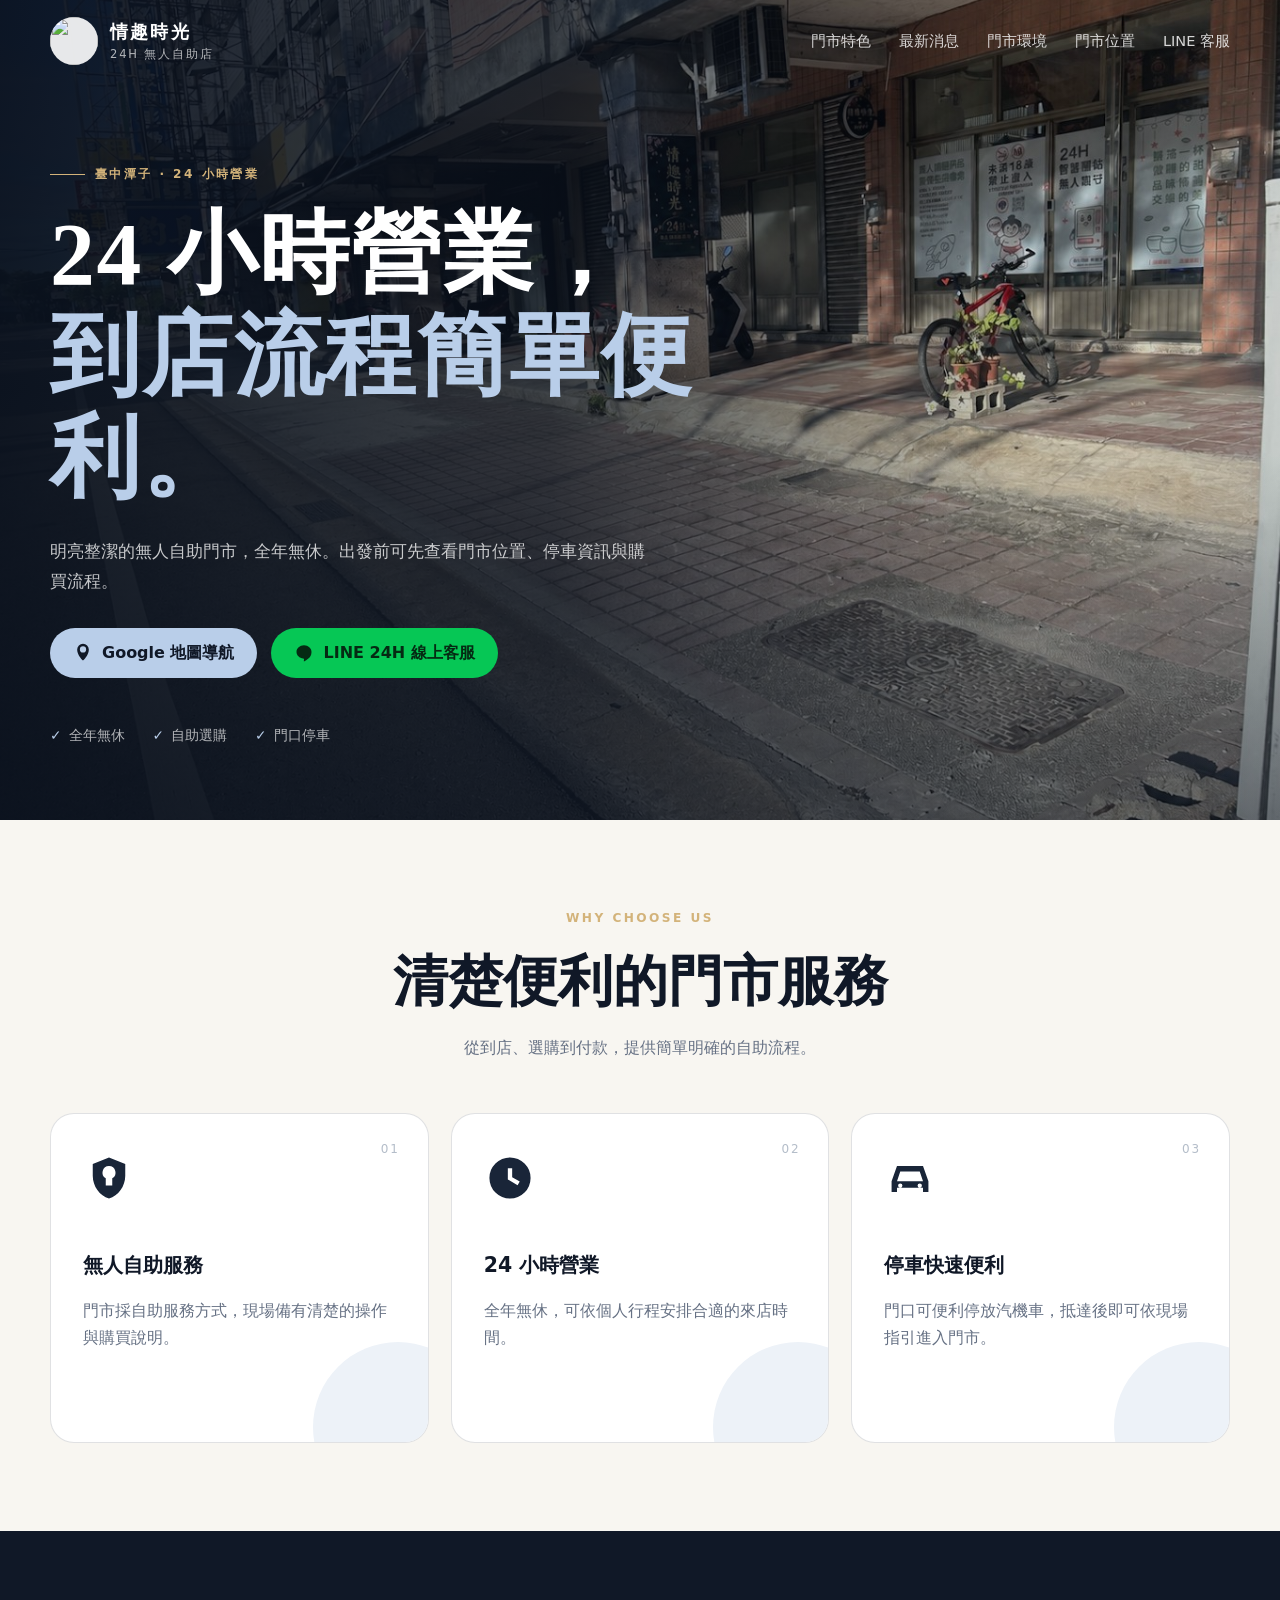
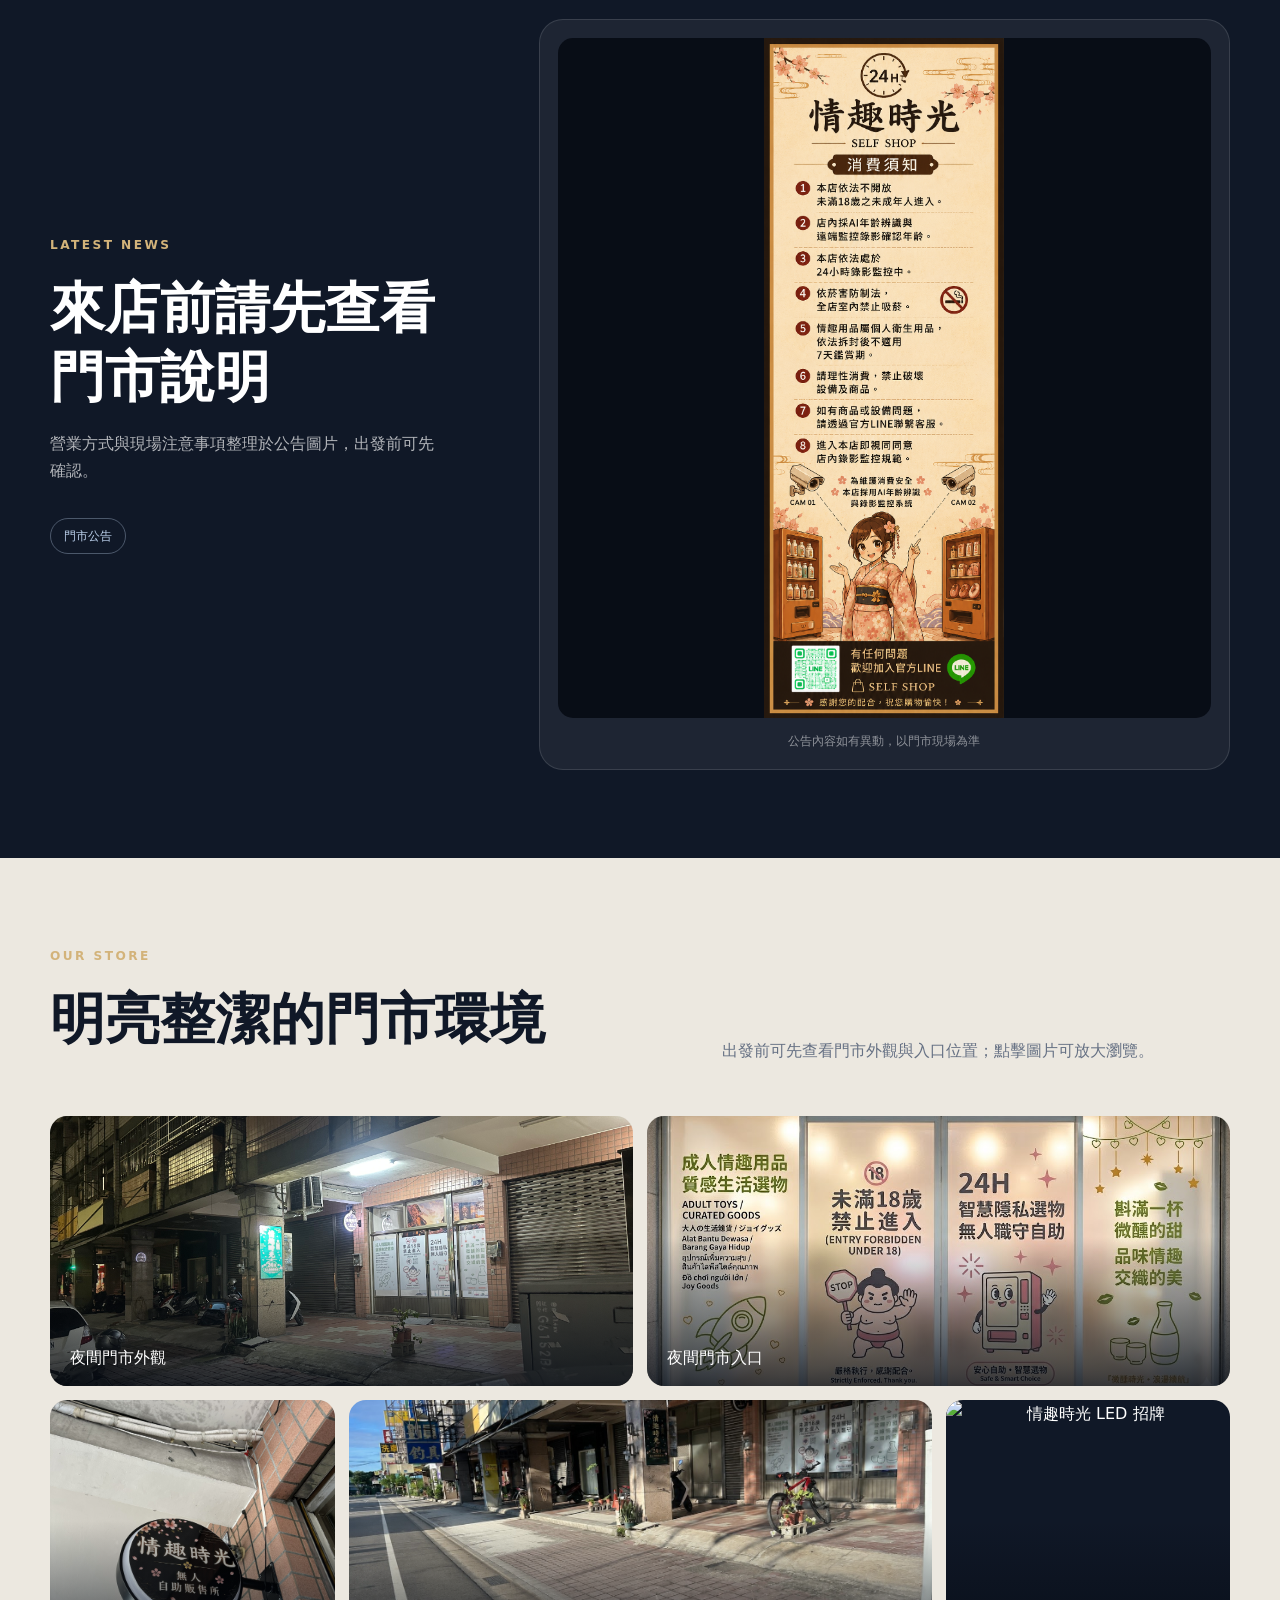
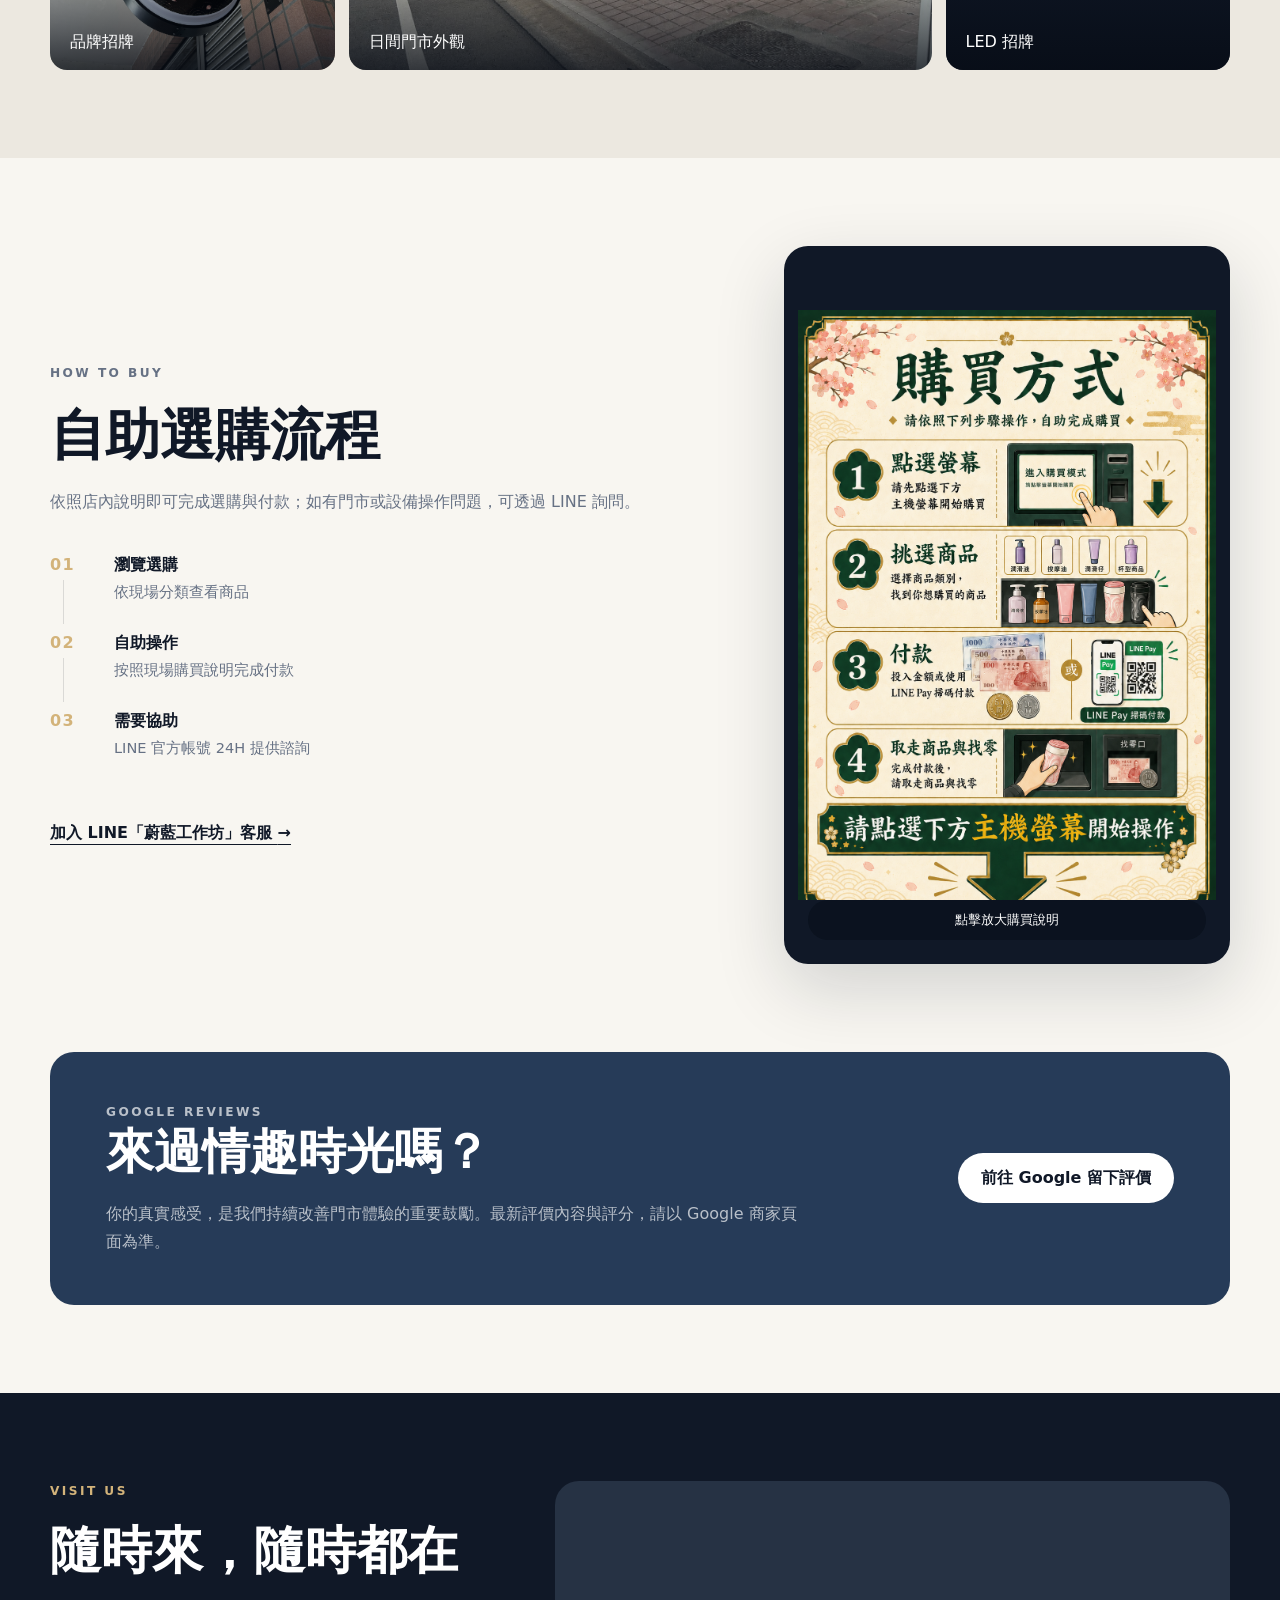
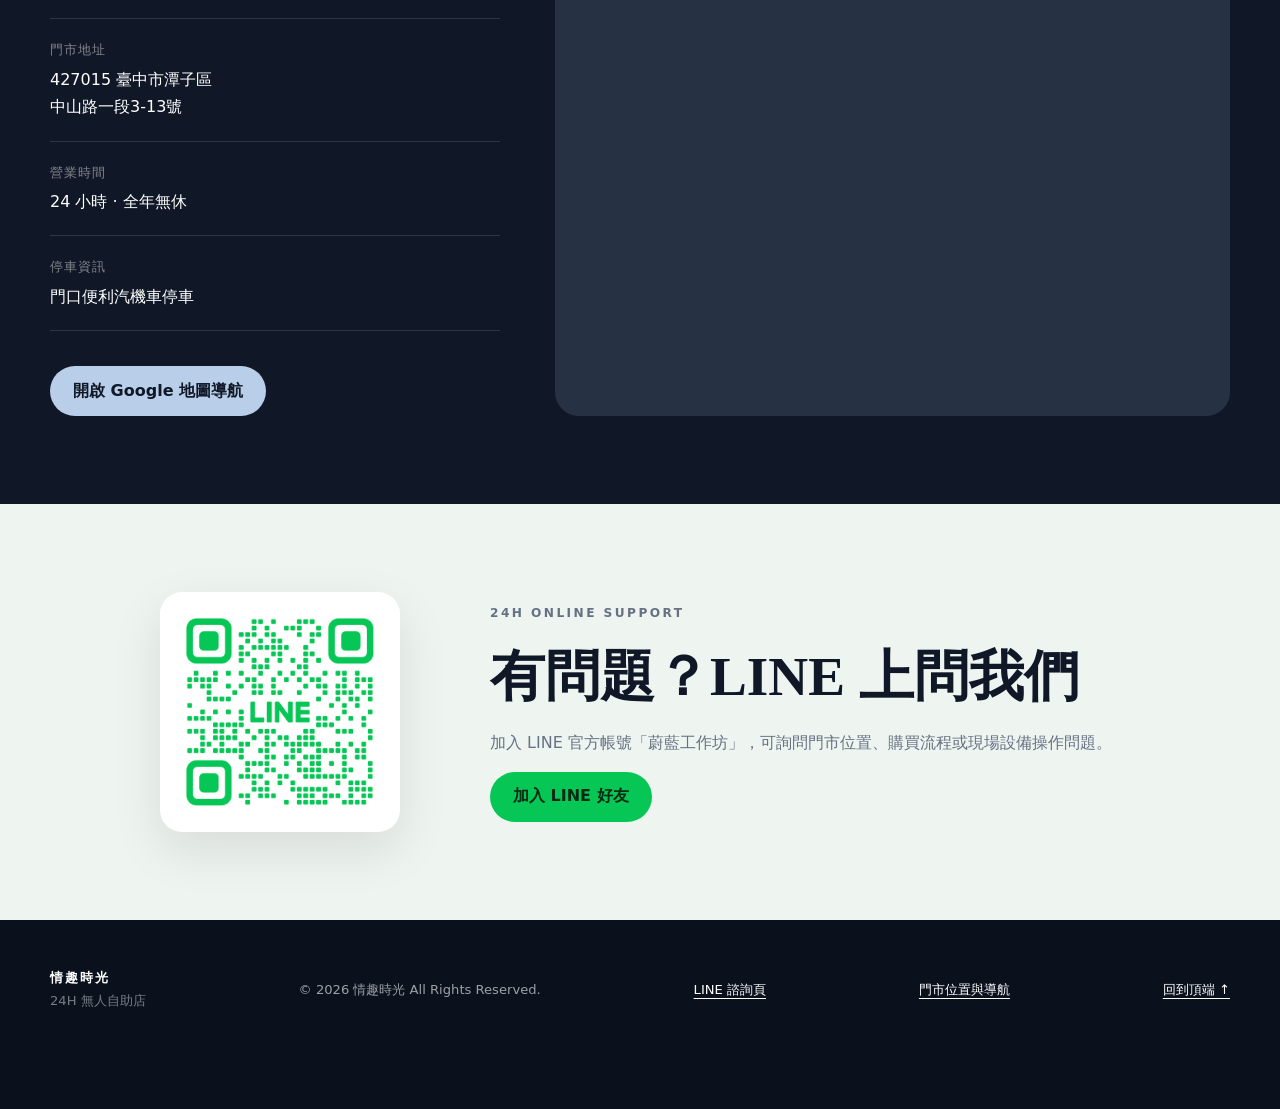
==== index.html @ a8d49850 "Publish site at root GitHub Pages URL" ====
<!doctype html>
<html lang="zh-Hant">
<head>
    <meta charset="utf-8">
    <meta name="viewport" content="width=device-width, initial-scale=1">
    <meta name="theme-color" content="#101827">
    <meta name="description" content="情趣時光是位於臺中潭子的 24 小時無人自助門市，提供門市資訊、交通導航、停車說明與 LINE 線上客服。">
    <meta property="og:locale" content="zh_TW">
    <meta property="og:type" content="website">
    <meta property="og:title" content="情趣時光 24H 無人自助店">
    <meta property="og:description" content="查看臺中潭子門市位置、營業時間、停車資訊與聯絡方式。">
    <meta property="og:url" content="https://vibrantblue28.github.io/">
    <meta property="og:image" content="https://vibrantblue28.github.io/images/store_front_2.jpg">
    <meta property="og:image:alt" content="情趣時光臺中潭子門市日間外觀">
    <title>情趣時光 24H 無人自助店｜門市資訊與交通導航</title>
    <link rel="canonical" href="https://vibrantblue28.github.io/">
    <link rel="stylesheet" href="styles.css">
    <script type="application/ld+json">
    {
        "@context": "https://schema.org",
        "@type": "Store",
        "name": "情趣時光",
        "description": "位於臺中潭子的 24 小時無人自助門市，提供門市資訊與交通導航。",
        "url": "https://vibrantblue28.github.io/",
        "image": "https://vibrantblue28.github.io/images/store_front_2.jpg",
        "address": {
            "@type": "PostalAddress",
            "postalCode": "427015",
            "addressRegion": "臺中市",
            "addressLocality": "潭子區",
            "streetAddress": "中山路一段3-13號",
            "addressCountry": "TW"
        },
        "openingHours": "Mo-Su 00:00-23:59",
        "hasMap": "https://maps.app.goo.gl/zUao8hMHBztkieY29"
    }
    </script>
	<!-- Google tag (gtag.js) -->
	<script async src="https://www.googletagmanager.com/gtag/js?id=AW-18315827651"></script>
	<script>
	  window.dataLayer = window.dataLayer || [];
	  function gtag(){dataLayer.push(arguments);}
	  gtag('js', new Date());

	  gtag('config', 'AW-18315827651');
	</script>
</head>
<body>
    <a class="skip-link" href="#main-content">跳至主要內容</a>

    <header class="site-header" id="top">
        <div class="container header-inner">
            <a class="brand" href="#top" aria-label="情趣時光首頁">
                <img src="images/logo_1.png" alt="" width="64" height="64">
                <span>
                    <strong>情趣時光</strong>
                    <small>24H 無人自助店</small>
                </span>
            </a>

            <button class="menu-toggle" type="button" aria-expanded="false" aria-controls="site-navigation">
                <span class="sr-only">開啟導覽選單</span>
                <span></span><span></span><span></span>
            </button>

            <nav class="site-nav" id="site-navigation" aria-label="主要導覽">
                <a href="#features">門市特色</a>
                <a href="#latest-news">最新消息</a>
                <a href="#gallery">門市環境</a>
                <a href="#location">門市位置</a>
                <a href="https://lin.ee/Qhy5qVE" onclick="gtag('event', 'conversion', {'send_to': 'AW-18315827651/TjSfCIqmyNUcEMOz1Z1E'});" target="_blank" rel="noopener noreferrer">LINE 客服</a>
            </nav>
        </div>
    </header>

    <main id="main-content">
        <section class="hero" aria-labelledby="hero-title">
            <div class="hero-media" aria-hidden="true">
                <img src="images/store_front_2.jpg" alt="" width="1360" height="1020" fetchpriority="high">
            </div>
            <div class="hero-overlay"></div>
            <div class="container hero-content">
                <p class="eyebrow"><span></span> 臺中潭子 · 24 小時營業</p>
                <h1 id="hero-title">24 小時營業，<br><em>到店流程簡單便利。</em></h1>
                <p class="hero-lead">明亮整潔的無人自助門市，全年無休。出發前可先查看門市位置、停車資訊與購買流程。</p>
                <div class="hero-actions">
                    <a class="button button-primary" href="https://maps.app.goo.gl/zUao8hMHBztkieY29" target="_blank" rel="noopener noreferrer">
                        <svg aria-hidden="true" viewBox="0 0 24 24"><path d="M12 21s7-6.1 7-13A7 7 0 1 0 5 8c0 6.9 7 13 7 13Zm0-9.5A3.5 3.5 0 1 1 12 4a3.5 3.5 0 0 1 0 7.5Z"/></svg>
                        Google 地圖導航
                    </a>
                    <a class="button button-line" href="https://lin.ee/Qhy5qVE" onclick="gtag('event', 'conversion', {'send_to': 'AW-18315827651/TjSfCIqmyNUcEMOz1Z1E'});" target="_blank" rel="noopener noreferrer">
                        <svg aria-hidden="true" viewBox="0 0 24 24"><path d="M21 10.7c0-4.4-4-8-9-8s-9 3.6-9 8c0 4 3.5 7.3 8.2 7.9.3.1.7.3.8.5.1.3 0 .8 0 1.1l-.2 1c-.1.3-.2 1.2 1 .6 1.2-.5 6.3-3.7 7.2-6.4.6-1.1.9-2.3.9-3.6Z"/></svg>
                        LINE 24H 線上客服
                    </a>
                </div>
                <div class="hero-trust" aria-label="門市特色摘要">
                    <span>全年無休</span>
                    <span>自助選購</span>
                    <span>門口停車</span>
                </div>
            </div>
        </section>

        <section class="section features" id="features" aria-labelledby="features-title">
            <div class="container">
                <div class="section-heading centered">
                    <p class="kicker">WHY CHOOSE US</p>
                    <h2 id="features-title">清楚便利的門市服務</h2>
                    <p>從到店、選購到付款，提供簡單明確的自助流程。</p>
                </div>

                <div class="feature-grid">
                    <article class="feature-card">
                        <span class="feature-number">01</span>
                        <svg aria-hidden="true" viewBox="0 0 48 48"><path d="M24 5 9 11v11c0 9.7 6.4 18.6 15 21 8.6-2.4 15-11.3 15-21V11L24 5Zm0 8a6 6 0 0 1 3 11.2V31h-6v-6.8A6 6 0 0 1 24 13Z"/></svg>
                        <h3>無人自助服務</h3>
                        <p>門市採自助服務方式，現場備有清楚的操作與購買說明。</p>
                    </article>
                    <article class="feature-card">
                        <span class="feature-number">02</span>
                        <svg aria-hidden="true" viewBox="0 0 48 48"><path d="M24 5a19 19 0 1 0 19 19A19 19 0 0 0 24 5Zm2 10v8.2l7 4.1-2 3.4-9-5.3V15h4Z"/></svg>
                        <h3>24 小時營業</h3>
                        <p>全年無休，可依個人行程安排合適的來店時間。</p>
                    </article>
                    <article class="feature-card">
                        <span class="feature-number">03</span>
                        <svg aria-hidden="true" viewBox="0 0 48 48"><path d="M12 13h24l5 14v10h-5v-4H12v4H7V27l5-14Zm3 5-3 9h24l-3-9H15Zm0 11a2 2 0 1 0 0 4 2 2 0 0 0 0-4Zm18 0a2 2 0 1 0 0 4 2 2 0 0 0 0-4Z"/></svg>
                        <h3>停車快速便利</h3>
                        <p>門口可便利停放汽機車，抵達後即可依現場指引進入門市。</p>
                    </article>
                </div>
            </div>
        </section>

        <section class="section latest-news" id="latest-news" aria-labelledby="latest-news-title">
            <div class="container latest-layout">
                <div class="section-heading">
                    <p class="kicker">LATEST NEWS</p>
                    <h2 id="latest-news-title" data-news-title>最新消息</h2>
                    <p data-news-description>門市最新資訊與活動內容，歡迎來店前先看看。</p>
                    <span class="news-badge" data-news-badge>門市公告</span>
                </div>
                <figure class="news-image-wrap">
                    <img data-news-image src="images/banner_1.png" alt="情趣時光門市最新公告" width="745" height="2111" loading="lazy" decoding="async">
                    <figcaption>活動內容依現場公告為準</figcaption>
                </figure>
            </div>
        </section>

        <section class="section gallery-section" id="gallery" aria-labelledby="gallery-title">
            <div class="container">
                <div class="section-heading gallery-heading">
                    <div>
                        <p class="kicker">OUR STORE</p>
                        <h2 id="gallery-title">明亮整潔的門市環境</h2>
                    </div>
                    <p>出發前可先查看門市外觀與入口位置；點擊圖片可放大瀏覽。</p>
                </div>

                <div class="gallery-grid">
                    <button class="gallery-item gallery-wide" type="button" data-gallery-src="images/store_front_night_1.jpg" data-gallery-caption="情趣時光夜間門市外觀">
                        <img src="images/store_front_night_1.jpg" alt="情趣時光夜間門市外觀" width="4032" height="3024" loading="lazy" decoding="async">
                        <span>夜間門市外觀</span>
                    </button>
                    <button class="gallery-item gallery-wide" type="button" data-gallery-src="images/store_front_night_2.jpg" data-gallery-caption="情趣時光夜間門市入口">
                        <img src="images/store_front_night_2.jpg" alt="情趣時光夜間門市入口" width="1024" height="575" loading="lazy" decoding="async">
                        <span>夜間門市入口</span>
                    </button>
                    <button class="gallery-item" type="button" data-gallery-src="images/banner_3.jpg" data-gallery-caption="情趣時光圓形招牌">
                        <img src="images/banner_3.jpg" alt="情趣時光圓形招牌" width="3024" height="4032" loading="lazy" decoding="async">
                        <span>品牌招牌</span>
                    </button>
                    <button class="gallery-item gallery-wide" type="button" data-gallery-src="images/store_front_2.jpg" data-gallery-caption="情趣時光日間門市外觀">
                        <img src="images/store_front_2.jpg" alt="情趣時光日間門市外觀" width="1360" height="1020" loading="lazy" decoding="async">
                        <span>日間門市外觀</span>
                    </button>
                    <button class="gallery-item" type="button" data-gallery-src="images/logo_2.png" data-gallery-caption="情趣時光 LED 招牌">
                        <img src="images/logo_2.png" alt="情趣時光 LED 招牌" width="1408" height="3048" loading="lazy" decoding="async">
                        <span>LED 招牌</span>
                    </button>
                </div>
            </div>
        </section>

        <section class="section how-to" aria-labelledby="how-to-title">
            <div class="container how-to-layout">
                <div class="how-to-copy">
                    <p class="kicker">HOW TO BUY</p>
                    <h2 id="how-to-title">自助選購流程</h2>
                    <p>依照店內說明即可完成選購與付款；如有門市或設備操作問題，可透過 LINE 詢問。</p>
                    <ol class="step-list">
                        <li><strong>瀏覽選購</strong><span>依現場分類查看商品</span></li>
                        <li><strong>自助操作</strong><span>按照現場購買說明完成付款</span></li>
                        <li><strong>需要協助</strong><span>LINE 官方帳號 24H 提供諮詢</span></li>
                    </ol>
                    <a class="text-link" href="https://lin.ee/Qhy5qVE" onclick="gtag('event', 'conversion', {'send_to': 'AW-18315827651/TjSfCIqmyNUcEMOz1Z1E'});" target="_blank" rel="noopener noreferrer">加入 LINE「蔚藍工作坊」客服 <span aria-hidden="true">→</span></a>
                </div>
                <button class="guide-image" type="button" data-gallery-src="images/purch_nethor_1.png" data-gallery-caption="情趣時光自助購買方式說明">
                    <img src="images/purch_nethor_1.png" alt="情趣時光自助購買方式說明" width="1055" height="1491" loading="lazy" decoding="async">
                    <span>點擊放大購買說明</span>
                </button>
            </div>
        </section>

        <section class="section review-section" aria-labelledby="review-title">
            <div class="container review-card">
                <div class="review-copy">
                    <p class="kicker">GOOGLE REVIEWS</p>
                    <h2 id="review-title">來過情趣時光嗎？</h2>
                    <p>你的真實感受，是我們持續改善門市體驗的重要鼓勵。最新評價內容與評分，請以 Google 商家頁面為準。</p>
                </div>
                <a class="button button-light" href="https://g.page/r/CZVDIH5ZKhAAEBM/review" target="_blank" rel="noopener noreferrer">前往 Google 留下評價</a>
            </div>
        </section>

        <section class="section location-section" id="location" aria-labelledby="location-title">
            <div class="container location-layout">
                <div class="location-copy">
                    <p class="kicker">VISIT US</p>
                    <h2 id="location-title">隨時來，隨時都在</h2>
                    <div class="location-list">
                        <div>
                            <span>門市地址</span>
                            <strong>427015 臺中市潭子區<br>中山路一段3-13號</strong>
                        </div>
                        <div>
                            <span>營業時間</span>
                            <strong>24 小時 · 全年無休</strong>
                        </div>
                        <div>
                            <span>停車資訊</span>
                            <strong>門口便利汽機車停車</strong>
                        </div>
                    </div>
                    <a class="button button-primary" href="https://maps.app.goo.gl/zUao8hMHBztkieY29" target="_blank" rel="noopener noreferrer">開啟 Google 地圖導航</a>
                </div>
                <div class="map-wrap">
                    <iframe src="https://www.google.com/maps/embed?pb=!1m18!1m12!1m3!1d3359.9494735206436!2d120.70226660000002!3d24.1874976!2m3!1f0!2f0!3f0!3m2!1i1024!2i768!4f13.1!3m3!1m2!1s0x34691770f2423239%3A0x102a597e204395!2z5oOF6Laj5pmC5YWJ!5e1!3m2!1szh-TW!2stw!4v1784782967415!5m2!1szh-TW!2stw" title="情趣時光 Google 地圖" loading="lazy" allowfullscreen referrerpolicy="strict-origin-when-cross-origin"></iframe>
                </div>
            </div>
        </section>

        <section class="section line-section" aria-labelledby="line-title">
            <div class="container line-layout">
                <div class="line-qr">
                    <img src="images/line_logo.png" alt="LINE 官方帳號「蔚藍工作坊」好友 QR Code" width="540" height="540" loading="lazy" decoding="async">
                </div>
                <div>
                    <p class="kicker">24H ONLINE SUPPORT</p>
                    <h2 id="line-title">有問題？LINE 上問我們</h2>
                    <p>加入 LINE 官方帳號「蔚藍工作坊」，可詢問門市位置、購買流程或現場設備操作問題。</p>
                    <a class="button button-line" href="https://lin.ee/Qhy5qVE" onclick="gtag('event', 'conversion', {'send_to': 'AW-18315827651/TjSfCIqmyNUcEMOz1Z1E'});" target="_blank" rel="noopener noreferrer">加入 LINE 好友</a>
                </div>
            </div>
        </section>
    </main>

    <footer class="site-footer">
        <div class="container footer-inner">
            <div class="footer-brand">
                <strong>情趣時光</strong>
                <span>24H 無人自助店</span>
            </div>
            <p>© 2026 情趣時光 All Rights Reserved.</p>
            <a href="line/">LINE 諮詢頁</a>
            <a href="store/">門市位置與導航</a>
            <a href="#top">回到頂端 <span aria-hidden="true">↑</span></a>
        </div>
    </footer>

    <div class="mobile-actions" aria-label="快速操作">
        <a href="https://maps.app.goo.gl/zUao8hMHBztkieY29" target="_blank" rel="noopener noreferrer">地圖導航</a>
        <a class="nav-line" href="https://lin.ee/Qhy5qVE" onclick="gtag('event', 'conversion', {'send_to': 'AW-18315827651/TjSfCIqmyNUcEMOz1Z1E'});" target="_blank" rel="noopener noreferrer">LINE 客服</a>
    </div>

    <div class="lightbox" role="dialog" aria-modal="true" aria-labelledby="lightbox-caption" hidden>
        <button class="lightbox-close" type="button" aria-label="關閉圖片">×</button>
        <button class="lightbox-nav lightbox-prev" type="button" aria-label="上一張圖片">‹</button>
        <figure>
            <img src="" alt="">
            <figcaption id="lightbox-caption"></figcaption>
        </figure>
        <button class="lightbox-nav lightbox-next" type="button" aria-label="下一張圖片">›</button>
    </div>

    <script src="site-content.js"></script>
    <script src="script.js"></script>
</body>
</html>
---- styles.css ----
:root {
    --ink: #101827;
    --ink-soft: #192538;
    --paper: #f8f6f1;
    --white: #ffffff;
    --text: #263244;
    --muted: #667184;
    --line: rgba(16, 24, 39, 0.13);
    --accent: #8aa8d2;
    --accent-bright: #b9cee9;
    --gold: #d3b37a;
    --line-green: #06c755;
    --radius: 24px;
    --shadow: 0 24px 70px rgba(15, 24, 39, 0.16);
    --container: 1180px;
}

*, *::before, *::after { box-sizing: border-box; }
html { scroll-behavior: smooth; scroll-padding-top: 88px; }
body {
    margin: 0;
    color: var(--text);
    background: var(--paper);
    font-family: "Noto Sans TC", "PingFang TC", "Microsoft JhengHei", system-ui, sans-serif;
    line-height: 1.7;
    -webkit-font-smoothing: antialiased;
}
img { display: block; max-width: 100%; }
a { color: inherit; }
button, a { -webkit-tap-highlight-color: transparent; }
button { font: inherit; }
.container { width: min(calc(100% - 40px), var(--container)); margin-inline: auto; }
.section { padding: 88px 0; }
.sr-only { position: absolute; width: 1px; height: 1px; padding: 0; margin: -1px; overflow: hidden; clip: rect(0, 0, 0, 0); white-space: nowrap; border: 0; }
.skip-link { position: fixed; z-index: 999; top: 12px; left: 12px; padding: 10px 16px; background: var(--white); color: var(--ink); transform: translateY(-160%); border-radius: 8px; }
.skip-link:focus { transform: translateY(0); }
:focus-visible { outline: 3px solid #f0c878; outline-offset: 4px; }

.site-header { position: fixed; inset: 0 0 auto; z-index: 100; transition: background .25s, box-shadow .25s; }
.site-header.is-scrolled { background: rgba(16, 24, 39, .94); box-shadow: 0 10px 30px rgba(0,0,0,.15); backdrop-filter: blur(14px); }
.header-inner { min-height: 82px; display: flex; align-items: center; justify-content: space-between; gap: 24px; }
.brand { display: inline-flex; align-items: center; gap: 12px; color: var(--white); text-decoration: none; }
.brand img { width: 48px; height: 48px; object-fit: contain; border-radius: 50%; background: rgba(255,255,255,.9); }
.brand span { display: grid; line-height: 1.2; }
.brand strong { font-size: 1.15rem; letter-spacing: .12em; }
.brand small { margin-top: 5px; color: rgba(255,255,255,.68); font-size: .72rem; letter-spacing: .16em; }
.site-nav { display: flex; align-items: center; gap: 28px; color: rgba(255,255,255,.82); }
.site-nav a { position: relative; font-size: .91rem; text-decoration: none; }
.site-nav > a:not(.nav-line)::after { content: ""; position: absolute; right: 0; bottom: -8px; left: 0; height: 1px; background: var(--accent-bright); transform: scaleX(0); transition: transform .2s; }
.site-nav > a:hover::after { transform: scaleX(1); }
.nav-line { padding: 9px 17px; color: var(--white); border: 1px solid rgba(255,255,255,.38); border-radius: 999px; }
.menu-toggle { display: none; width: 46px; height: 46px; padding: 12px; border: 0; background: transparent; }
.menu-toggle span:not(.sr-only) { display: block; width: 23px; height: 2px; margin: 5px 0; background: var(--white); }

.hero { position: relative; min-height: 820px; display: grid; align-items: center; overflow: hidden; background: var(--ink); color: var(--white); }
.hero-media, .hero-overlay { position: absolute; inset: 0; }
.hero-media img { width: 100%; height: 100%; object-fit: cover; object-position: 58% center; }
.hero-overlay { background: linear-gradient(90deg, rgba(10,17,29,.96) 0%, rgba(10,17,29,.78) 43%, rgba(10,17,29,.18) 80%), linear-gradient(0deg, rgba(10,17,29,.52), transparent 45%); }
.hero-content { position: relative; z-index: 1; padding-top: 92px; }
.eyebrow, .kicker { margin: 0 0 18px; color: var(--gold); font-weight: 700; font-size: .76rem; letter-spacing: .2em; text-transform: uppercase; }
.eyebrow { display: flex; align-items: center; gap: 10px; }
.eyebrow span { width: 35px; height: 1px; background: currentColor; }
.hero h1 { max-width: 780px; margin: 0; font-family: "Noto Serif TC", "PMingLiU", serif; font-size: clamp(3rem, 7vw, 5.7rem); font-weight: 600; line-height: 1.14; letter-spacing: .02em; }
.hero h1 em { color: var(--accent-bright); font-style: normal; }
.hero-lead { max-width: 610px; margin: 28px 0 32px; color: rgba(255,255,255,.76); font-size: 1.08rem; }
.hero-actions { display: flex; flex-wrap: wrap; gap: 14px; }
.button { min-height: 50px; display: inline-flex; align-items: center; justify-content: center; gap: 9px; padding: 12px 22px; border: 1px solid transparent; border-radius: 999px; font-weight: 700; text-decoration: none; line-height: 1.3; transition: transform .2s, box-shadow .2s, background .2s; }
.button:hover { transform: translateY(-2px); box-shadow: 0 12px 28px rgba(0,0,0,.18); }
.button svg { width: 20px; height: 20px; fill: currentColor; }
.button-primary { color: var(--ink); background: var(--accent-bright); }
.button-line { color: #052a13; background: var(--line-green); }
.button-light { color: var(--ink); background: var(--white); }
.hero-trust { display: flex; flex-wrap: wrap; gap: 10px 28px; margin-top: 46px; color: rgba(255,255,255,.68); font-size: .86rem; }
.hero-trust span::before { content: "✓"; margin-right: 7px; color: var(--accent-bright); }

.section-heading { max-width: 660px; }
.section-heading.centered { margin-inline: auto; text-align: center; }
.section-heading h2, .how-to h2, .review-section h2, .location-section h2, .line-section h2 { margin: 0 0 18px; color: var(--ink); font-family: "Noto Serif TC", "PMingLiU", serif; font-size: clamp(2.1rem, 5vw, 3.45rem); font-weight: 600; line-height: 1.25; }
.section-heading > p:last-child, .how-to-copy > p, .review-copy > p, .line-section p { color: var(--muted); }
.feature-grid { display: grid; grid-template-columns: repeat(3, 1fr); gap: 22px; margin-top: 52px; }
.feature-card { position: relative; min-height: 330px; padding: 38px 32px; overflow: hidden; background: var(--white); border: 1px solid var(--line); border-radius: var(--radius); }
.feature-card::after { content: ""; position: absolute; right: -55px; bottom: -70px; width: 170px; height: 170px; background: #edf2f8; border-radius: 50%; }
.feature-card svg { width: 52px; height: 52px; fill: var(--ink-soft); }
.feature-number { position: absolute; top: 25px; right: 28px; color: #b4bdc9; font-size: .75rem; letter-spacing: .15em; }
.feature-card h3 { margin: 36px 0 14px; color: var(--ink); font-size: 1.28rem; }
.feature-card p { position: relative; z-index: 1; margin: 0; color: var(--muted); }

.latest-news { background: var(--ink); color: var(--white); }
.latest-layout { display: grid; grid-template-columns: minmax(250px, .72fr) minmax(300px, 1.28fr); align-items: center; gap: clamp(40px, 8vw, 100px); }
.latest-news .section-heading h2 { color: var(--white); }
.latest-news .section-heading > p:last-of-type { color: rgba(255,255,255,.68); }
.news-badge { display: inline-block; margin-top: 18px; padding: 6px 13px; color: var(--accent-bright); border: 1px solid rgba(185,206,233,.35); border-radius: 999px; font-size: .78rem; }
.news-image-wrap { margin: 0; padding: 18px; background: rgba(255,255,255,.06); border: 1px solid rgba(255,255,255,.12); border-radius: var(--radius); }
.news-image-wrap img { width: 100%; max-height: 680px; object-fit: contain; background: #080d16; border-radius: calc(var(--radius) - 9px); }
.news-image-wrap figcaption { padding: 12px 2px 0; color: rgba(255,255,255,.5); font-size: .78rem; text-align: center; }

.gallery-section { background: #ece8e0; }
.gallery-heading { max-width: none; display: grid; grid-template-columns: 1.1fr .9fr; align-items: end; gap: 50px; margin-bottom: 44px; }
.gallery-heading > p { margin: 0 0 8px; color: var(--muted); }
.gallery-grid { display: grid; grid-template-columns: repeat(4, 1fr); grid-auto-rows: 270px; gap: 14px; }
.gallery-item { position: relative; min-width: 0; padding: 0; overflow: hidden; color: var(--white); background: var(--ink); border: 0; border-radius: 17px; cursor: zoom-in; }
.gallery-item.gallery-wide { grid-column: span 2; }
.gallery-item img { width: 100%; height: 100%; object-fit: cover; transition: transform .5s ease; }
.gallery-item:hover img { transform: scale(1.04); }
.gallery-item::after { content: ""; position: absolute; inset: 45% 0 0; background: linear-gradient(transparent, rgba(6,11,20,.8)); }
.gallery-item span { position: absolute; z-index: 1; right: 20px; bottom: 15px; left: 20px; text-align: left; }

.how-to-layout { display: grid; grid-template-columns: 1fr minmax(330px, .72fr); align-items: center; gap: clamp(50px, 9vw, 120px); }
.step-list { margin: 35px 0; padding: 0; list-style: none; counter-reset: steps; }
.step-list li { position: relative; display: grid; grid-template-columns: 1fr; gap: 2px; min-height: 68px; padding: 0 0 24px 64px; counter-increment: steps; }
.step-list li::before { content: "0" counter(steps); position: absolute; top: 0; left: 0; color: var(--gold); font-weight: 800; letter-spacing: .08em; }
.step-list li:not(:last-child)::after { content: ""; position: absolute; top: 29px; bottom: 5px; left: 13px; width: 1px; background: var(--line); }
.step-list strong { color: var(--ink); }
.step-list span { color: var(--muted); font-size: .91rem; }
.text-link { color: var(--ink); font-weight: 800; text-underline-offset: 6px; }
.guide-image { position: relative; padding: 14px; background: var(--ink); border: 0; border-radius: var(--radius); cursor: zoom-in; box-shadow: var(--shadow); }
.guide-image img { width: 100%; max-height: 690px; object-fit: contain; border-radius: calc(var(--radius) - 9px); }
.guide-image span { position: absolute; right: 24px; bottom: 24px; left: 24px; padding: 9px 14px; color: var(--white); background: rgba(10,17,29,.78); border-radius: 999px; font-size: .8rem; }

.review-section { padding-top: 0; }
.review-card { display: flex; align-items: center; justify-content: space-between; gap: 50px; padding: 50px 56px; color: var(--white); background: #263b58; border-radius: var(--radius); }
.review-section h2 { color: var(--white); font-size: clamp(1.9rem, 4vw, 3rem); }
.review-copy { max-width: 700px; }
.review-copy > p { margin-bottom: 0; color: rgba(255,255,255,.68); }

.location-section { color: var(--white); background: var(--ink); }
.location-layout { display: grid; grid-template-columns: .8fr 1.2fr; align-items: stretch; gap: 55px; }
.location-section h2 { font-size: clamp(2.1rem, 4vw, 3.2rem); }
.location-section h2 { color: var(--white); }
.location-list { margin: 35px 0; border-top: 1px solid rgba(255,255,255,.13); }
.location-list > div { padding: 20px 0; border-bottom: 1px solid rgba(255,255,255,.13); }
.location-list span { display: block; color: rgba(255,255,255,.47); font-size: .8rem; letter-spacing: .08em; }
.location-list strong { display: block; margin-top: 5px; font-size: 1rem; font-weight: 500; }
.map-wrap { min-height: 520px; overflow: hidden; background: #263244; border-radius: var(--radius); }
.map-wrap iframe { width: 100%; height: 100%; min-height: 520px; border: 0; filter: saturate(.78) contrast(1.02); }

.line-section { background: #eef4ef; }
.line-layout { display: grid; grid-template-columns: 240px minmax(0, 630px); justify-content: center; align-items: center; gap: clamp(35px, 8vw, 90px); }
.line-qr { padding: 16px; background: var(--white); border-radius: 22px; box-shadow: 0 18px 50px rgba(16,24,39,.1); }
.line-qr img {
    width: 100%;
    height: auto;
    aspect-ratio: 1;
    object-fit: contain;
}

.site-footer { padding: 45px 0 95px; color: rgba(255,255,255,.6); background: #0a111d; font-size: .82rem; }
.footer-inner { display: flex; align-items: center; justify-content: space-between; gap: 30px; }
.footer-brand { display: grid; color: var(--white); }
.footer-brand strong { letter-spacing: .14em; }
.footer-brand span { color: rgba(255,255,255,.45); }
.site-footer a { color: var(--white); text-underline-offset: 4px; }
.mobile-actions { display: none; }

.lightbox { position: fixed; z-index: 300; inset: 0; width: 100%; height: 100%; padding: max(48px, 5vh) max(70px, 6vw); color: var(--white); background: rgba(2,6,12,.94); backdrop-filter: blur(7px); }
.lightbox[hidden] { display: none; }
.lightbox figure { width: 100%; height: 100%; display: grid; grid-template-rows: minmax(0,1fr) auto; margin: 0; }
.lightbox figure img { width: 100%; height: 100%; object-fit: contain; }
.lightbox figcaption { padding-top: 13px; text-align: center; color: rgba(255,255,255,.72); }
.lightbox-close, .lightbox-nav { position: absolute; z-index: 2; display: grid; place-items: center; color: var(--white); background: rgba(255,255,255,.1); border: 0; border-radius: 50%; cursor: pointer; }
.lightbox-close { top: 13px; right: 13px; width: 40px; height: 40px; font-size: 1.7rem; }
.lightbox-nav { top: 50%; width: 45px; height: 45px; font-size: 2rem; transform: translateY(-50%); }
.lightbox-prev { left: 13px; }
.lightbox-next { right: 13px; }
.dialog-open { overflow: hidden; }

@media (max-width: 900px) {
    .section { padding: 72px 0; }
    .menu-toggle { display: block; }
    .site-nav { position: absolute; top: 74px; right: 20px; left: 20px; display: none; align-items: stretch; flex-direction: column; gap: 0; padding: 12px; color: var(--ink); background: var(--white); border-radius: 16px; box-shadow: var(--shadow); }
    .site-nav.is-open { display: flex; }
    .site-nav a { padding: 13px 14px; }
    .site-nav > a::after { display: none; }
    .nav-line { color: var(--ink); border-color: var(--line); }
    .hero { min-height: 760px; }
    .hero-overlay { background: linear-gradient(90deg, rgba(10,17,29,.92), rgba(10,17,29,.52)), linear-gradient(0deg, rgba(10,17,29,.75), transparent 60%); }
    .feature-grid { grid-template-columns: 1fr; }
    .feature-card { min-height: 0; }
    .latest-layout, .how-to-layout, .location-layout { grid-template-columns: 1fr; }
    .gallery-grid { grid-template-columns: repeat(2, 1fr); }
    .gallery-heading { grid-template-columns: 1fr; gap: 12px; }
    .review-card { align-items: flex-start; flex-direction: column; padding: 40px; }
    .map-wrap, .map-wrap iframe { min-height: 430px; }
}

@media (max-width: 600px) {
    .container { width: min(calc(100% - 28px), var(--container)); }
    .section { padding: 62px 0; }
    .header-inner { min-height: 72px; }
    .brand img { width: 42px; height: 42px; }
    .brand strong { font-size: 1rem; }
    .brand small { font-size: .64rem; }
    .hero { min-height: 720px; align-items: end; padding-bottom: 55px; }
    .hero-media img { object-position: 64% center; }
    .hero-overlay { background: linear-gradient(0deg, rgba(8,14,24,.98) 3%, rgba(8,14,24,.78) 58%, rgba(8,14,24,.32)); }
    .hero-content { padding-top: 110px; }
    .hero h1 { font-size: clamp(2.65rem, 14vw, 4rem); }
    .hero-lead { margin: 20px 0 26px; font-size: .98rem; }
    .hero-actions { display: grid; }
    .button { width: 100%; }
    .hero-trust { gap: 8px 14px; margin-top: 30px; font-size: .77rem; }
    .section-heading h2, .how-to h2, .location-section h2, .line-section h2 { font-size: 2.15rem; }
    .feature-grid { margin-top: 35px; }
    .feature-card { padding: 30px 25px; }
    .latest-layout { gap: 32px; }
    .news-image-wrap { padding: 10px; }
    .news-image-wrap img { max-height: 600px; }
    .gallery-grid { grid-auto-rows: 210px; gap: 9px; }
    .gallery-item.gallery-wide { grid-column: span 2; }
    .gallery-item span { right: 13px; bottom: 10px; left: 13px; font-size: .8rem; }
    .how-to-layout { gap: 38px; }
    .review-card { width: min(calc(100% - 28px), var(--container)); padding: 32px 25px; }
    .location-layout { gap: 38px; }
    .map-wrap, .map-wrap iframe { min-height: 360px; }
    .line-layout { grid-template-columns: 1fr; text-align: center; }
    .line-qr { width: min(230px, 70vw); margin-inline: auto; }
    .footer-inner { align-items: flex-start; flex-direction: column; gap: 12px; }
    .site-footer { padding-bottom: 100px; }
    .mobile-actions { position: fixed; z-index: 90; right: 10px; bottom: 10px; left: 10px; display: grid; grid-template-columns: 1fr 1fr; overflow: hidden; background: var(--white); border: 1px solid var(--line); border-radius: 999px; box-shadow: 0 14px 40px rgba(0,0,0,.25); }
    .mobile-actions a { min-height: 50px; display: grid; place-items: center; color: var(--ink); font-weight: 800; text-decoration: none; }
    .mobile-actions a:last-child { color: #052a13; background: var(--line-green); }
    .lightbox { width: 96vw; height: 88vh; padding: 55px 12px 50px; }
    .lightbox-nav { top: auto; bottom: 7px; transform: none; }
    .lightbox-prev { left: calc(50% - 55px); }
    .lightbox-next { right: calc(50% - 55px); }
    .lightbox figcaption { font-size: .8rem; }
}

@media (prefers-reduced-motion: reduce) {
    html { scroll-behavior: auto; }
    *, *::before, *::after { transition-duration: .01ms !important; animation-duration: .01ms !important; animation-iteration-count: 1 !important; }
}
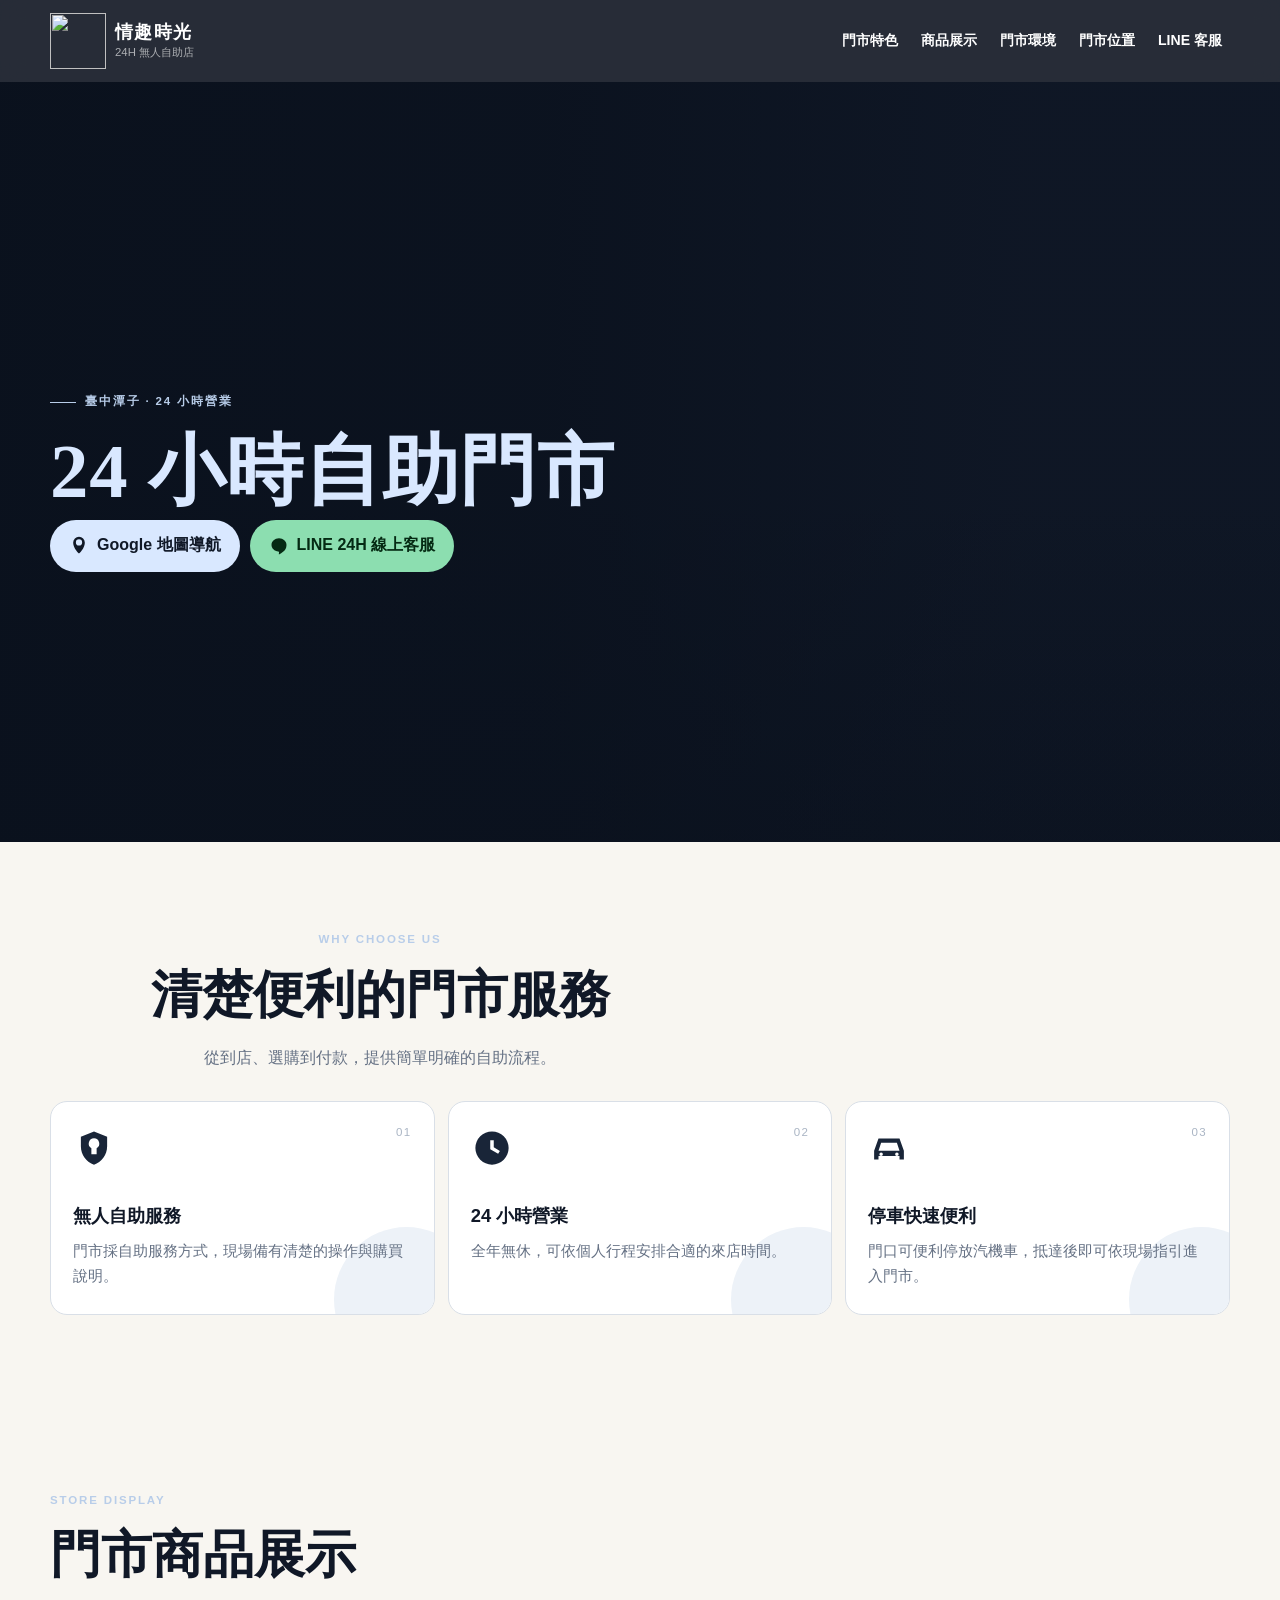
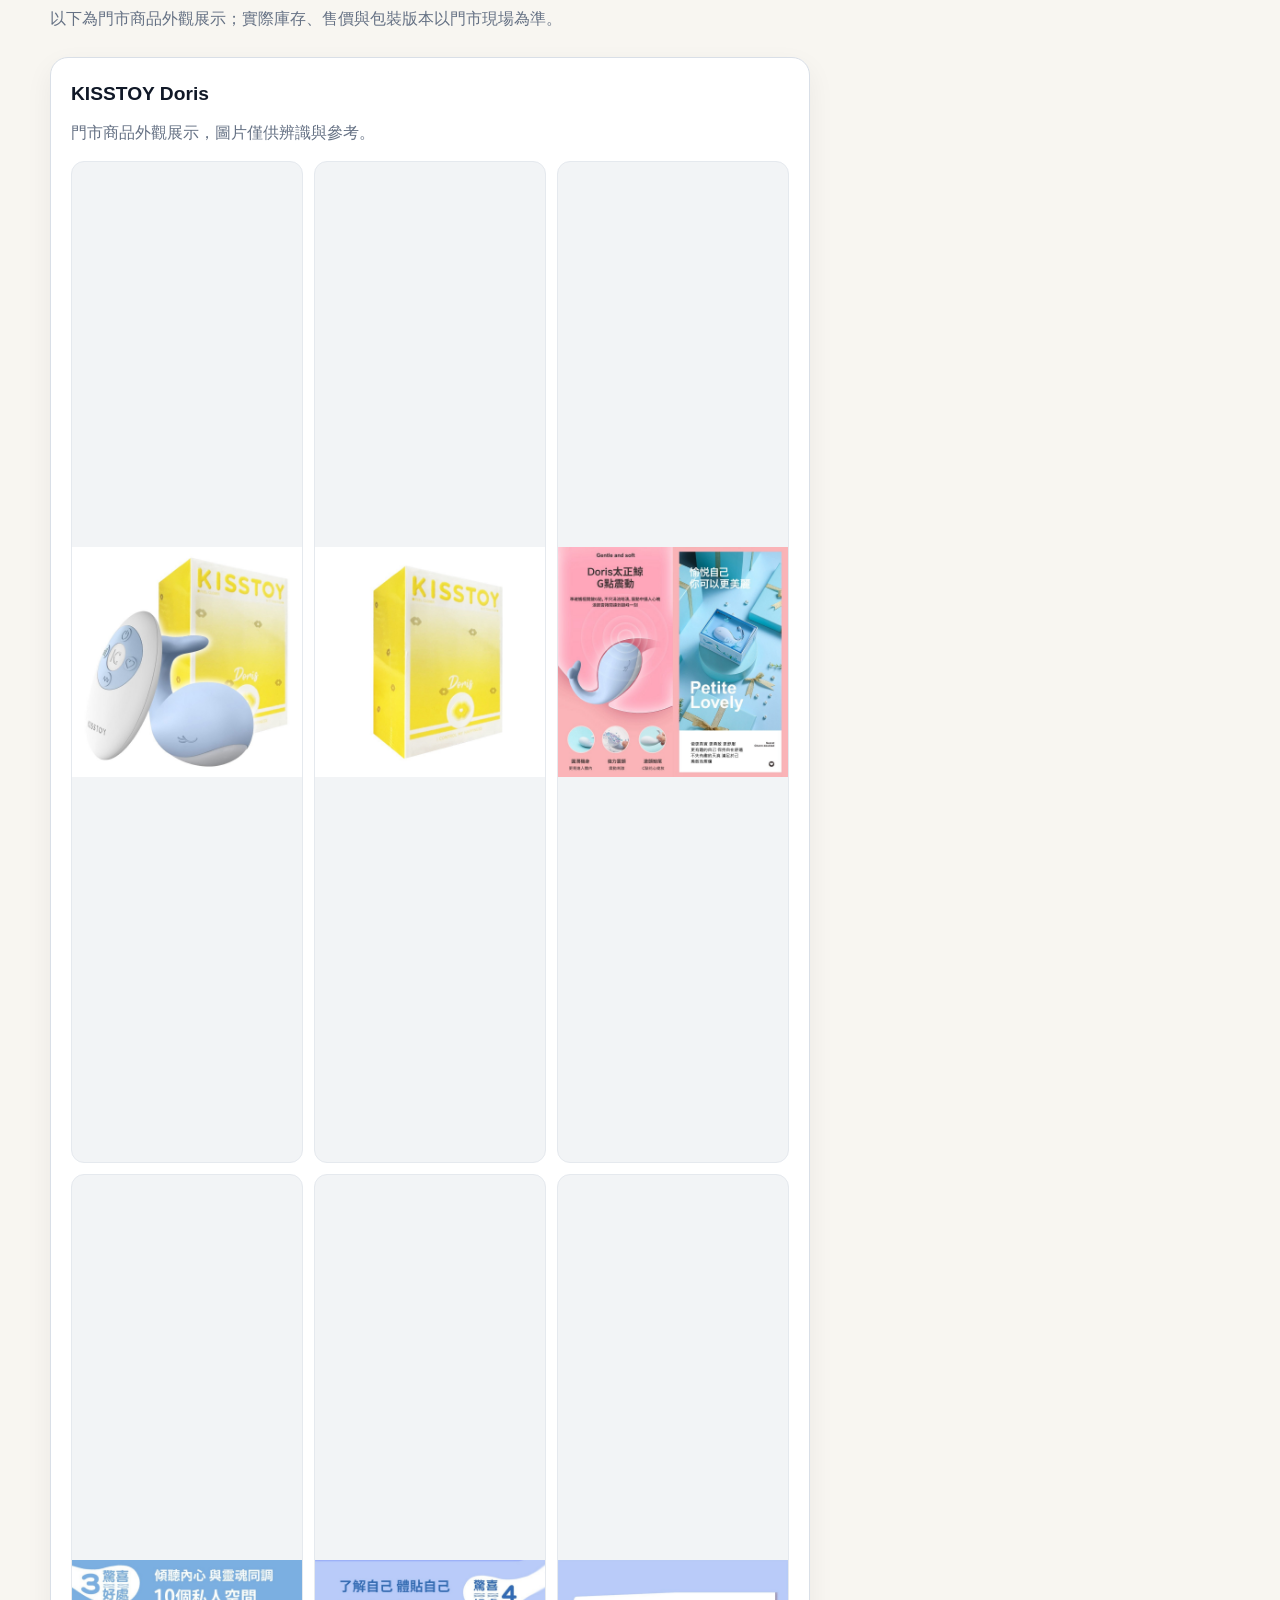
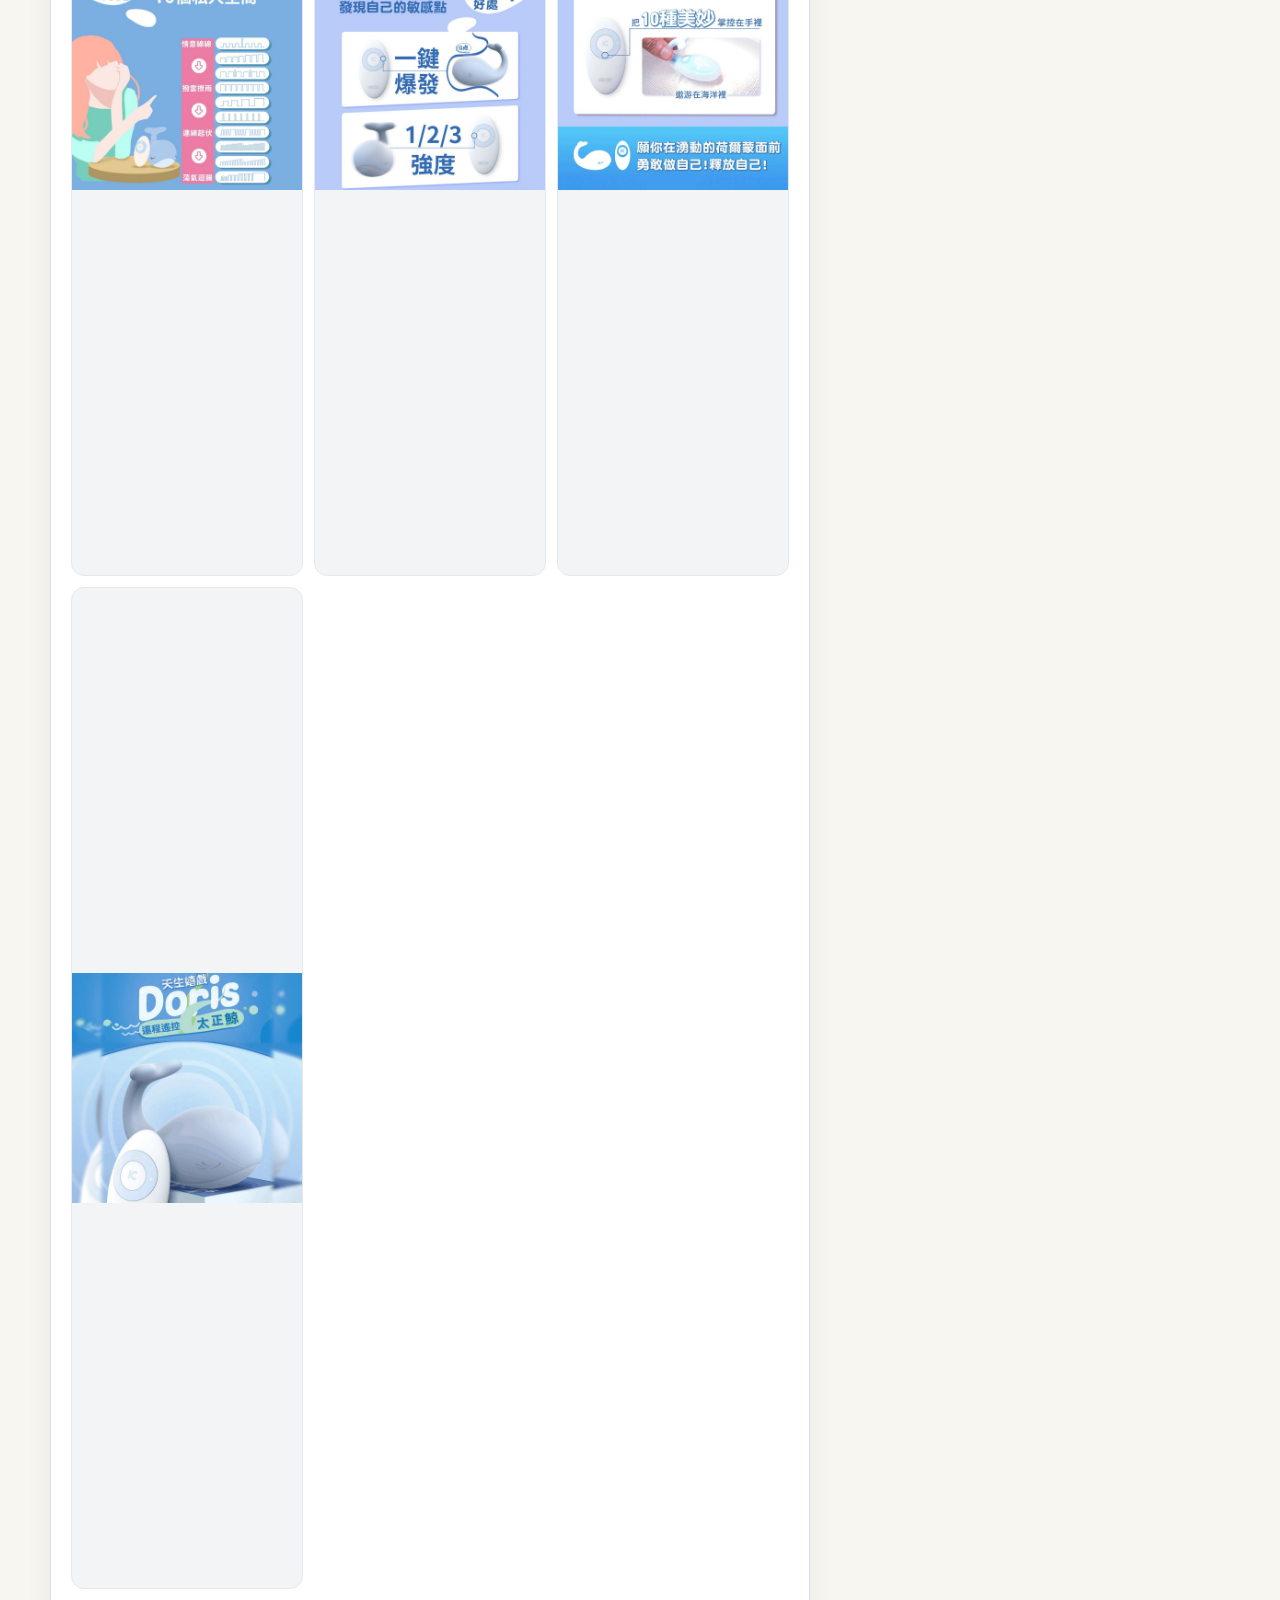
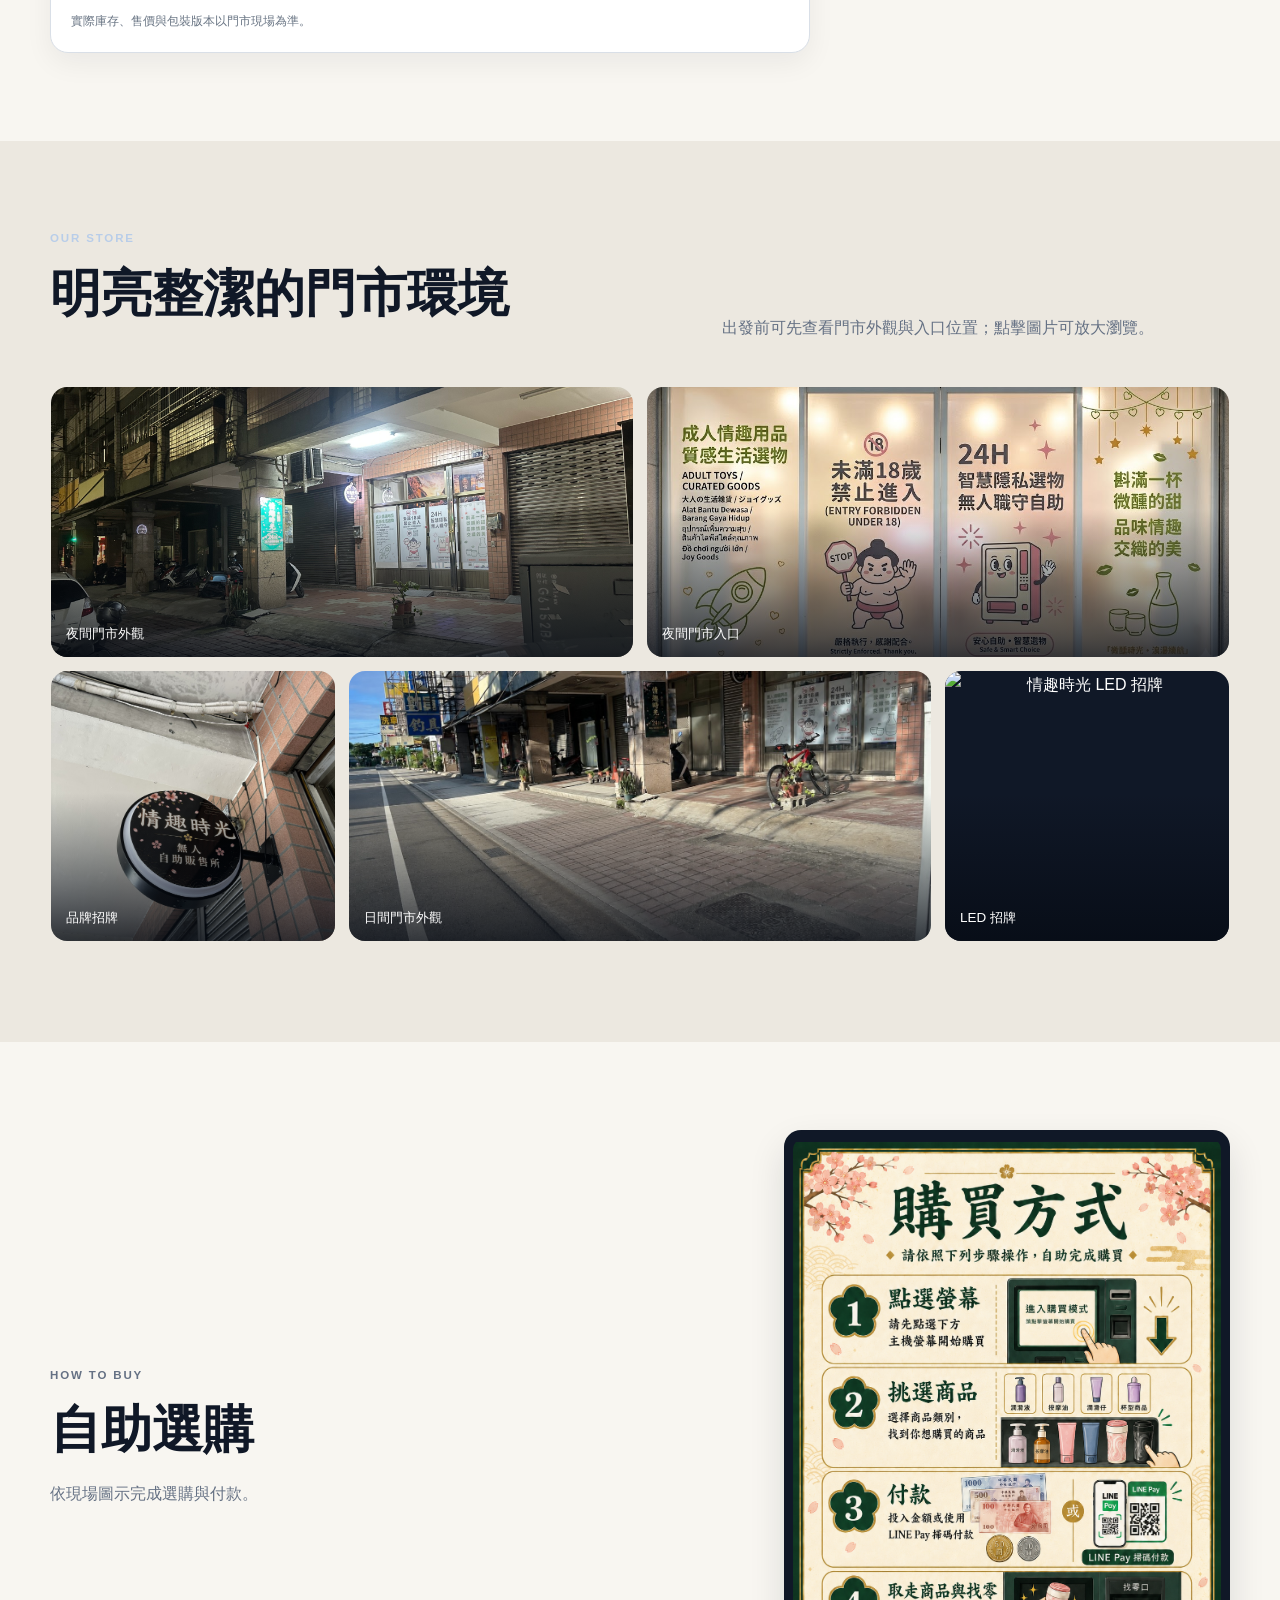
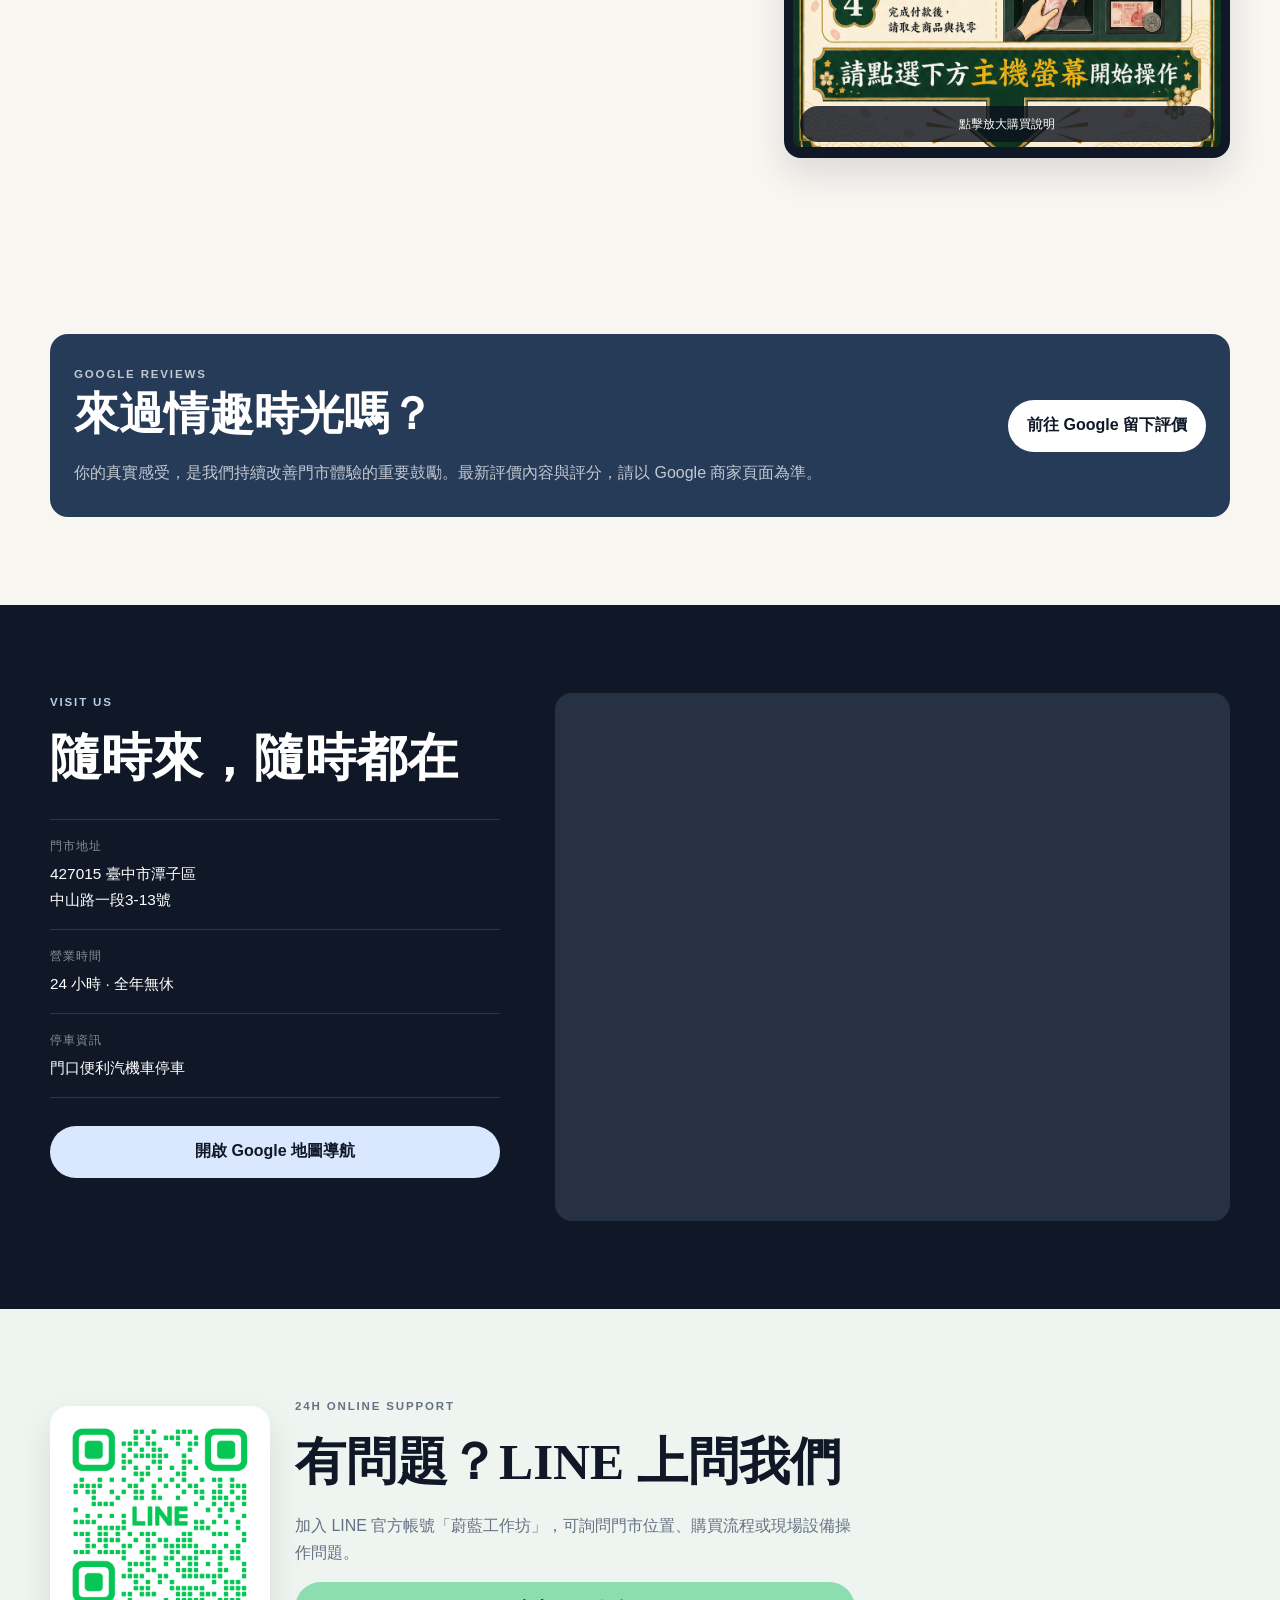
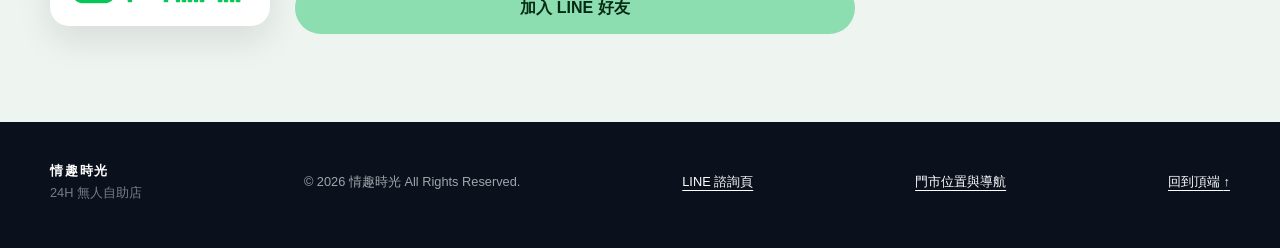
==== commit 682b8755: "更新網站 2026-08-14 14:19" ====
--- a/index.html
+++ b/index.html
@@ -5,13 +5,14 @@
     <meta name="viewport" content="width=device-width, initial-scale=1">
     <meta name="theme-color" content="#101827">
     <meta name="description" content="情趣時光是位於臺中潭子的 24 小時無人自助門市，提供門市資訊、交通導航、停車說明與 LINE 線上客服。">
+    <meta name="google-site-verification" content="Yka5sN21sRK22lhcDqINjChhEMrxU69nkLbPUrZmyDA">
     <meta property="og:locale" content="zh_TW">
     <meta property="og:type" content="website">
     <meta property="og:title" content="情趣時光 24H 無人自助店">
     <meta property="og:description" content="查看臺中潭子門市位置、營業時間、停車資訊與聯絡方式。">
     <meta property="og:url" content="https://vibrantblue28.github.io/">
-    <meta property="og:image" content="https://vibrantblue28.github.io/images/store_front_2.jpg">
-    <meta property="og:image:alt" content="情趣時光臺中潭子門市日間外觀">
+    <meta property="og:image" content="https://vibrantblue28.github.io/images/store_front_night_2.jpg">
+    <meta property="og:image:alt" content="情趣時光臺中潭子門市夜間入口">
     <title>情趣時光 24H 無人自助店｜門市資訊與交通導航</title>
     <link rel="canonical" href="https://vibrantblue28.github.io/">
     <link rel="stylesheet" href="styles.css">
@@ -22,7 +23,7 @@
         "name": "情趣時光",
         "description": "位於臺中潭子的 24 小時無人自助門市，提供門市資訊與交通導航。",
         "url": "https://vibrantblue28.github.io/",
-        "image": "https://vibrantblue28.github.io/images/store_front_2.jpg",
+        "image": "https://vibrantblue28.github.io/images/store_front_night_2.jpg",
         "address": {
             "@type": "PostalAddress",
             "postalCode": "427015",
@@ -65,7 +66,7 @@
 
             <nav class="site-nav" id="site-navigation" aria-label="主要導覽">
                 <a href="#features">門市特色</a>
-                <a href="#latest-news">最新消息</a>
+                <a href="#products">商品展示</a>
                 <a href="#gallery">門市環境</a>
                 <a href="#location">門市位置</a>
                 <a href="https://lin.ee/Qhy5qVE" onclick="gtag('event', 'conversion', {'send_to': 'AW-18315827651/TjSfCIqmyNUcEMOz1Z1E'});" target="_blank" rel="noopener noreferrer">LINE 客服</a>
@@ -76,13 +77,17 @@
     <main id="main-content">
         <section class="hero" aria-labelledby="hero-title">
             <div class="hero-media" aria-hidden="true">
-                <img src="images/store_front_2.jpg" alt="" width="1360" height="1020" fetchpriority="high">
+                <picture>
+                    <source media="(min-width: 701px)" srcset="images/store_front_2.jpg">
+                    <img src="images/logo_2.png" alt="" width="922" height="2048" fetchpriority="high">
+                </picture>
             </div>
             <div class="hero-overlay"></div>
             <div class="container hero-content">
-                <p class="eyebrow"><span></span> 臺中潭子 · 24 小時營業</p>
-                <h1 id="hero-title">24 小時營業，<br><em>到店流程簡單便利。</em></h1>
-                <p class="hero-lead">明亮整潔的無人自助門市，全年無休。出發前可先查看門市位置、停車資訊與購買流程。</p>
+                <div class="hero-intro">
+                    <p class="eyebrow"><span></span> 臺中潭子 · 24 小時營業</p>
+                    <h1 id="hero-title"><em>24 小時自助門市</em></h1>
+                </div>
                 <div class="hero-actions">
                     <a class="button button-primary" href="https://maps.app.goo.gl/zUao8hMHBztkieY29" target="_blank" rel="noopener noreferrer">
                         <svg aria-hidden="true" viewBox="0 0 24 24"><path d="M12 21s7-6.1 7-13A7 7 0 1 0 5 8c0 6.9 7 13 7 13Zm0-9.5A3.5 3.5 0 1 1 12 4a3.5 3.5 0 0 1 0 7.5Z"/></svg>
@@ -92,11 +97,6 @@
                         <svg aria-hidden="true" viewBox="0 0 24 24"><path d="M21 10.7c0-4.4-4-8-9-8s-9 3.6-9 8c0 4 3.5 7.3 8.2 7.9.3.1.7.3.8.5.1.3 0 .8 0 1.1l-.2 1c-.1.3-.2 1.2 1 .6 1.2-.5 6.3-3.7 7.2-6.4.6-1.1.9-2.3.9-3.6Z"/></svg>
                         LINE 24H 線上客服
                     </a>
-                </div>
-                <div class="hero-trust" aria-label="門市特色摘要">
-                    <span>全年無休</span>
-                    <span>自助選購</span>
-                    <span>門口停車</span>
                 </div>
             </div>
         </section>
@@ -147,6 +147,17 @@
             </div>
         </section>
 
+        <section class="section product-section" id="products" aria-labelledby="products-title">
+            <div class="container">
+                <div class="section-heading product-heading">
+                    <p class="kicker">STORE DISPLAY</p>
+                    <h2 id="products-title">門市商品展示</h2>
+                    <p>以下為門市商品外觀展示；實際庫存、售價與包裝版本以門市現場為準。</p>
+                </div>
+                <div class="product-grid" data-products></div>
+            </div>
+        </section>
+
         <section class="section gallery-section" id="gallery" aria-labelledby="gallery-title">
             <div class="container">
                 <div class="section-heading gallery-heading">
@@ -186,14 +197,8 @@
             <div class="container how-to-layout">
                 <div class="how-to-copy">
                     <p class="kicker">HOW TO BUY</p>
-                    <h2 id="how-to-title">自助選購流程</h2>
-                    <p>依照店內說明即可完成選購與付款；如有門市或設備操作問題，可透過 LINE 詢問。</p>
-                    <ol class="step-list">
-                        <li><strong>瀏覽選購</strong><span>依現場分類查看商品</span></li>
-                        <li><strong>自助操作</strong><span>按照現場購買說明完成付款</span></li>
-                        <li><strong>需要協助</strong><span>LINE 官方帳號 24H 提供諮詢</span></li>
-                    </ol>
-                    <a class="text-link" href="https://lin.ee/Qhy5qVE" onclick="gtag('event', 'conversion', {'send_to': 'AW-18315827651/TjSfCIqmyNUcEMOz1Z1E'});" target="_blank" rel="noopener noreferrer">加入 LINE「蔚藍工作坊」客服 <span aria-hidden="true">→</span></a>
+                    <h2 id="how-to-title">自助選購</h2>
+                    <p>依現場圖示完成選購與付款。</p>
                 </div>
                 <button class="guide-image" type="button" data-gallery-src="images/purch_nethor_1.png" data-gallery-caption="情趣時光自助購買方式說明">
                     <img src="images/purch_nethor_1.png" alt="情趣時光自助購買方式說明" width="1055" height="1491" loading="lazy" decoding="async">
--- a/styles.css
+++ b/styles.css
@@ -4,226 +4,211 @@
     --paper: #f8f6f1;
     --white: #ffffff;
     --text: #263244;
-    --muted: #667184;
-    --line: rgba(16, 24, 39, 0.13);
-    --accent: #8aa8d2;
-    --accent-bright: #b9cee9;
-    --gold: #d3b37a;
-    --line-green: #06c755;
-    --radius: 24px;
-    --shadow: 0 24px 70px rgba(15, 24, 39, 0.16);
+    --muted: #657184;
+    --line: #d9dfe7;
+    --gold: #b8cde9;
+    --accent-bright: #d9e8ff;
+    --line-green: #8cdeb0;
+    --radius: 20px;
+    --shadow: 0 16px 36px rgba(16, 24, 39, .12);
     --container: 1180px;
 }
 
-*, *::before, *::after { box-sizing: border-box; }
-html { scroll-behavior: smooth; scroll-padding-top: 88px; }
-body {
-    margin: 0;
-    color: var(--text);
-    background: var(--paper);
-    font-family: "Noto Sans TC", "PingFang TC", "Microsoft JhengHei", system-ui, sans-serif;
-    line-height: 1.7;
-    -webkit-font-smoothing: antialiased;
-}
-img { display: block; max-width: 100%; }
+* { box-sizing: border-box; }
+html { scroll-behavior: smooth; scroll-padding-top: 74px; }
+body { min-width: 320px; margin: 0; padding-bottom: 76px; color: var(--text); background: var(--paper); font-family: "Noto Sans TC", "Microsoft JhengHei", sans-serif; line-height: 1.7; }
+img { max-width: 100%; display: block; }
 a { color: inherit; }
-button, a { -webkit-tap-highlight-color: transparent; }
 button { font: inherit; }
-.container { width: min(calc(100% - 40px), var(--container)); margin-inline: auto; }
-.section { padding: 88px 0; }
-.sr-only { position: absolute; width: 1px; height: 1px; padding: 0; margin: -1px; overflow: hidden; clip: rect(0, 0, 0, 0); white-space: nowrap; border: 0; }
-.skip-link { position: fixed; z-index: 999; top: 12px; left: 12px; padding: 10px 16px; background: var(--white); color: var(--ink); transform: translateY(-160%); border-radius: 8px; }
+.container { width: min(calc(100% - 28px), var(--container)); margin-inline: auto; }
+.section { padding: 56px 0; }
+.sr-only { position: fixed; width: 1px; height: 1px; padding: 0; margin: -1px; overflow: hidden; clip: rect(0, 0, 0, 0); white-space: nowrap; border: 0; }
+.skip-link { position: fixed; z-index: 999; top: 12px; left: 12px; padding: 10px 16px; color: var(--ink); background: var(--white); border-radius: 8px; transform: translateY(-160%); }
 .skip-link:focus { transform: translateY(0); }
-:focus-visible { outline: 3px solid #f0c878; outline-offset: 4px; }
-
-.site-header { position: fixed; inset: 0 0 auto; z-index: 100; transition: background .25s, box-shadow .25s; }
-.site-header.is-scrolled { background: rgba(16, 24, 39, .94); box-shadow: 0 10px 30px rgba(0,0,0,.15); backdrop-filter: blur(14px); }
-.header-inner { min-height: 82px; display: flex; align-items: center; justify-content: space-between; gap: 24px; }
-.brand { display: inline-flex; align-items: center; gap: 12px; color: var(--white); text-decoration: none; }
-.brand img { width: 48px; height: 48px; object-fit: contain; border-radius: 50%; background: rgba(255,255,255,.9); }
+:focus-visible { outline: 3px solid #6c9bd6; outline-offset: 3px; }
+
+.site-header { position: sticky; z-index: 100; top: 0; color: var(--white); background: rgba(10, 17, 29, .96); backdrop-filter: blur(12px); }
+.header-inner { min-height: 72px; display: flex; align-items: center; justify-content: space-between; gap: 12px; }
+.brand { display: inline-flex; align-items: center; gap: 9px; color: var(--white); text-decoration: none; }
+.brand img { width: 42px; height: 42px; object-fit: contain; }
 .brand span { display: grid; line-height: 1.2; }
-.brand strong { font-size: 1.15rem; letter-spacing: .12em; }
-.brand small { margin-top: 5px; color: rgba(255,255,255,.68); font-size: .72rem; letter-spacing: .16em; }
-.site-nav { display: flex; align-items: center; gap: 28px; color: rgba(255,255,255,.82); }
-.site-nav a { position: relative; font-size: .91rem; text-decoration: none; }
-.site-nav > a:not(.nav-line)::after { content: ""; position: absolute; right: 0; bottom: -8px; left: 0; height: 1px; background: var(--accent-bright); transform: scaleX(0); transition: transform .2s; }
-.site-nav > a:hover::after { transform: scaleX(1); }
-.nav-line { padding: 9px 17px; color: var(--white); border: 1px solid rgba(255,255,255,.38); border-radius: 999px; }
-.menu-toggle { display: none; width: 46px; height: 46px; padding: 12px; border: 0; background: transparent; }
-.menu-toggle span:not(.sr-only) { display: block; width: 23px; height: 2px; margin: 5px 0; background: var(--white); }
-
-.hero { position: relative; min-height: 820px; display: grid; align-items: center; overflow: hidden; background: var(--ink); color: var(--white); }
+.brand strong { font-size: 1rem; letter-spacing: .08em; }
+.brand small { margin-top: 3px; color: rgba(255,255,255,.62); font-size: .64rem; }
+.menu-toggle { display: block; padding: 8px; color: var(--white); background: transparent; border: 0; border-radius: 8px; cursor: pointer; }
+.menu-toggle span:not(.sr-only) { display: block; width: 23px; height: 2px; margin: 5px 0; background: currentColor; }
+.site-nav { position: absolute; top: calc(100% + 6px); right: 14px; left: 14px; display: none; flex-direction: column; padding: 8px; color: var(--ink); background: var(--white); border-radius: 16px; box-shadow: var(--shadow); }
+.site-nav.is-open { display: flex; }
+.site-nav a { min-height: 46px; display: flex; align-items: center; padding: 10px 13px; color: inherit; font-size: .95rem; font-weight: 700; text-decoration: none; border-radius: 10px; }
+.site-nav a:hover { background: #eef3fa; }
+
+.hero { position: relative; min-height: calc(100svh - 72px); display: flex; align-items: end; overflow: hidden; color: var(--white); background: var(--ink); }
 .hero-media, .hero-overlay { position: absolute; inset: 0; }
-.hero-media img { width: 100%; height: 100%; object-fit: cover; object-position: 58% center; }
-.hero-overlay { background: linear-gradient(90deg, rgba(10,17,29,.96) 0%, rgba(10,17,29,.78) 43%, rgba(10,17,29,.18) 80%), linear-gradient(0deg, rgba(10,17,29,.52), transparent 45%); }
-.hero-content { position: relative; z-index: 1; padding-top: 92px; }
-.eyebrow, .kicker { margin: 0 0 18px; color: var(--gold); font-weight: 700; font-size: .76rem; letter-spacing: .2em; text-transform: uppercase; }
-.eyebrow { display: flex; align-items: center; gap: 10px; }
-.eyebrow span { width: 35px; height: 1px; background: currentColor; }
-.hero h1 { max-width: 780px; margin: 0; font-family: "Noto Serif TC", "PMingLiU", serif; font-size: clamp(3rem, 7vw, 5.7rem); font-weight: 600; line-height: 1.14; letter-spacing: .02em; }
+.hero-media picture, .hero-media img { display: block; width: 100%; height: 100%; }
+.hero-media img { object-fit: cover; object-position: center center; }
+.hero-overlay { background: linear-gradient(0deg, rgba(8,14,24,.82) 0%, rgba(8,14,24,.28) 28%, transparent 58%); }
+.hero-content { position: relative; z-index: 1; width: 100%; padding: 0 0 28px; }
+.hero-intro { position: absolute; width: 1px; height: 1px; padding: 0; margin: -1px; overflow: hidden; clip: rect(0, 0, 0, 0); white-space: nowrap; border: 0; }
+.eyebrow, .kicker { margin: 0 0 12px; color: var(--gold); font-size: .72rem; font-weight: 800; letter-spacing: .16em; text-transform: uppercase; }
+.eyebrow { display: flex; align-items: center; gap: 9px; }
+.eyebrow span { width: 26px; height: 1px; background: currentColor; }
+.hero h1 { max-width: 650px; margin: 0; font-family: "Noto Serif TC", "PMingLiU", serif; font-size: clamp(2.2rem, 9.6vw, 3.8rem); font-weight: 600; line-height: 1.25; letter-spacing: .01em; }
 .hero h1 em { color: var(--accent-bright); font-style: normal; }
-.hero-lead { max-width: 610px; margin: 28px 0 32px; color: rgba(255,255,255,.76); font-size: 1.08rem; }
-.hero-actions { display: flex; flex-wrap: wrap; gap: 14px; }
-.button { min-height: 50px; display: inline-flex; align-items: center; justify-content: center; gap: 9px; padding: 12px 22px; border: 1px solid transparent; border-radius: 999px; font-weight: 700; text-decoration: none; line-height: 1.3; transition: transform .2s, box-shadow .2s, background .2s; }
-.button:hover { transform: translateY(-2px); box-shadow: 0 12px 28px rgba(0,0,0,.18); }
+.hero-lead { max-width: 580px; margin: 18px 0 23px; color: rgba(255,255,255,.8); font-size: .97rem; }
+.hero-actions { display: grid; gap: 10px; }
+.button { min-height: 52px; display: inline-flex; align-items: center; justify-content: center; gap: 8px; width: 100%; padding: 12px 18px; font-weight: 800; line-height: 1.3; text-decoration: none; border: 1px solid transparent; border-radius: 999px; transition: transform .2s, box-shadow .2s, background .2s; }
+.button:active { transform: scale(.98); }
 .button svg { width: 20px; height: 20px; fill: currentColor; }
 .button-primary { color: var(--ink); background: var(--accent-bright); }
 .button-line { color: #052a13; background: var(--line-green); }
 .button-light { color: var(--ink); background: var(--white); }
-.hero-trust { display: flex; flex-wrap: wrap; gap: 10px 28px; margin-top: 46px; color: rgba(255,255,255,.68); font-size: .86rem; }
-.hero-trust span::before { content: "✓"; margin-right: 7px; color: var(--accent-bright); }
+.hero-trust { display: flex; flex-wrap: wrap; gap: 7px 15px; margin-top: 24px; color: rgba(255,255,255,.72); font-size: .76rem; }
+.hero-trust span::before { content: "✓"; margin-right: 5px; color: var(--accent-bright); }
 
 .section-heading { max-width: 660px; }
-.section-heading.centered { margin-inline: auto; text-align: center; }
-.section-heading h2, .how-to h2, .review-section h2, .location-section h2, .line-section h2 { margin: 0 0 18px; color: var(--ink); font-family: "Noto Serif TC", "PMingLiU", serif; font-size: clamp(2.1rem, 5vw, 3.45rem); font-weight: 600; line-height: 1.25; }
+.section-heading.centered { text-align: center; }
+.section-heading h2, .how-to h2, .review-section h2, .location-section h2, .line-section h2 { margin: 0 0 14px; color: var(--ink); font-family: "Noto Serif TC", "PMingLiU", serif; font-size: clamp(2rem, 9vw, 3.2rem); font-weight: 600; line-height: 1.3; }
 .section-heading > p:last-child, .how-to-copy > p, .review-copy > p, .line-section p { color: var(--muted); }
-.feature-grid { display: grid; grid-template-columns: repeat(3, 1fr); gap: 22px; margin-top: 52px; }
-.feature-card { position: relative; min-height: 330px; padding: 38px 32px; overflow: hidden; background: var(--white); border: 1px solid var(--line); border-radius: var(--radius); }
-.feature-card::after { content: ""; position: absolute; right: -55px; bottom: -70px; width: 170px; height: 170px; background: #edf2f8; border-radius: 50%; }
-.feature-card svg { width: 52px; height: 52px; fill: var(--ink-soft); }
-.feature-number { position: absolute; top: 25px; right: 28px; color: #b4bdc9; font-size: .75rem; letter-spacing: .15em; }
-.feature-card h3 { margin: 36px 0 14px; color: var(--ink); font-size: 1.28rem; }
-.feature-card p { position: relative; z-index: 1; margin: 0; color: var(--muted); }
-
-.latest-news { background: var(--ink); color: var(--white); }
-.latest-layout { display: grid; grid-template-columns: minmax(250px, .72fr) minmax(300px, 1.28fr); align-items: center; gap: clamp(40px, 8vw, 100px); }
+.feature-grid { display: grid; gap: 13px; margin-top: 30px; }
+.feature-card { position: relative; min-height: 0; padding: 25px 22px; overflow: hidden; background: var(--white); border: 1px solid var(--line); border-radius: 17px; }
+.feature-card::after { content: ""; position: absolute; right: -45px; bottom: -58px; width: 145px; height: 145px; background: #edf2f8; border-radius: 50%; }
+.feature-card svg { width: 42px; height: 42px; fill: var(--ink-soft); }
+.feature-number { position: absolute; top: 21px; right: 22px; color: #aab5c4; font-size: .72rem; letter-spacing: .12em; }
+.feature-card h3 { position: relative; z-index: 1; margin: 22px 0 8px; color: var(--ink); font-size: 1.15rem; }
+.feature-card p { position: relative; z-index: 1; margin: 0; color: var(--muted); font-size: .92rem; }
+
+.latest-news { color: var(--white); background: var(--ink); }
+.latest-layout { display: grid; gap: 28px; }
 .latest-news .section-heading h2 { color: var(--white); }
-.latest-news .section-heading > p:last-of-type { color: rgba(255,255,255,.68); }
-.news-badge { display: inline-block; margin-top: 18px; padding: 6px 13px; color: var(--accent-bright); border: 1px solid rgba(185,206,233,.35); border-radius: 999px; font-size: .78rem; }
-.news-image-wrap { margin: 0; padding: 18px; background: rgba(255,255,255,.06); border: 1px solid rgba(255,255,255,.12); border-radius: var(--radius); }
-.news-image-wrap img { width: 100%; max-height: 680px; object-fit: contain; background: #080d16; border-radius: calc(var(--radius) - 9px); }
-.news-image-wrap figcaption { padding: 12px 2px 0; color: rgba(255,255,255,.5); font-size: .78rem; text-align: center; }
+.latest-news .section-heading > p:last-of-type { color: rgba(255,255,255,.7); }
+.news-badge { display: inline-block; margin-top: 14px; padding: 5px 11px; color: var(--accent-bright); border: 1px solid rgba(185,206,233,.35); border-radius: 999px; font-size: .74rem; }
+.news-image-wrap { margin: 0; padding: 9px; background: rgba(255,255,255,.06); border: 1px solid rgba(255,255,255,.12); border-radius: 17px; }
+.news-image-wrap img { width: 100%; max-height: 590px; object-fit: contain; background: #080d16; border-radius: 10px; }
+  .news-image-wrap figcaption { padding: 10px 2px 1px; color: rgba(255,255,255,.55); font-size: .74rem; text-align: center; }
+
+  .product-section { background: #f8f6f1; }
+  .product-heading { margin-bottom: 25px; }
+  .product-grid { display: grid; gap: 16px; }
+  .product-card { padding: 20px; background: var(--white); border: 1px solid var(--line); border-radius: 18px; box-shadow: 0 10px 28px rgba(15, 25, 38, .06); }
+  .product-card h3 { margin: 0 0 8px; color: var(--ink); font-size: 1.2rem; }
+  .product-card p { margin: 0 0 15px; color: var(--muted); }
+  .product-card small { display: block; margin-top: 14px; color: #687483; font-size: .78rem; }
+  .product-media { display: grid; grid-auto-columns: 100%; grid-auto-flow: column; gap: 11px; overflow-x: auto; padding-bottom: 8px; scroll-snap-type: x mandatory; }
+  .product-image { min-width: 0; padding: 0; overflow: hidden; background: #f2f4f6; border: 1px solid #e5e9ee; border-radius: 13px; cursor: zoom-in; scroll-snap-align: start; }
+  .product-image img { display: block; width: 100%; aspect-ratio: 1 / 1; object-fit: contain; }
 
 .gallery-section { background: #ece8e0; }
-.gallery-heading { max-width: none; display: grid; grid-template-columns: 1.1fr .9fr; align-items: end; gap: 50px; margin-bottom: 44px; }
-.gallery-heading > p { margin: 0 0 8px; color: var(--muted); }
-.gallery-grid { display: grid; grid-template-columns: repeat(4, 1fr); grid-auto-rows: 270px; gap: 14px; }
-.gallery-item { position: relative; min-width: 0; padding: 0; overflow: hidden; color: var(--white); background: var(--ink); border: 0; border-radius: 17px; cursor: zoom-in; }
-.gallery-item.gallery-wide { grid-column: span 2; }
-.gallery-item img { width: 100%; height: 100%; object-fit: cover; transition: transform .5s ease; }
-.gallery-item:hover img { transform: scale(1.04); }
+.gallery-heading { max-width: none; margin-bottom: 25px; }
+.gallery-heading > p { margin: 0; color: var(--muted); }
+.gallery-grid { display: grid; grid-auto-columns: minmax(81%, 1fr); grid-auto-flow: column; grid-auto-rows: 255px; gap: 11px; overflow-x: auto; padding: 2px 1px 13px; scroll-snap-type: x mandatory; scrollbar-color: #a1acba transparent; }
+.gallery-item { position: relative; min-width: 0; padding: 0; overflow: hidden; color: var(--white); background: var(--ink); border: 0; border-radius: 16px; cursor: zoom-in; scroll-snap-align: start; }
+.gallery-item img { width: 100%; height: 100%; object-fit: cover; }
 .gallery-item::after { content: ""; position: absolute; inset: 45% 0 0; background: linear-gradient(transparent, rgba(6,11,20,.8)); }
-.gallery-item span { position: absolute; z-index: 1; right: 20px; bottom: 15px; left: 20px; text-align: left; }
-
-.how-to-layout { display: grid; grid-template-columns: 1fr minmax(330px, .72fr); align-items: center; gap: clamp(50px, 9vw, 120px); }
-.step-list { margin: 35px 0; padding: 0; list-style: none; counter-reset: steps; }
-.step-list li { position: relative; display: grid; grid-template-columns: 1fr; gap: 2px; min-height: 68px; padding: 0 0 24px 64px; counter-increment: steps; }
+.gallery-item span { position: absolute; z-index: 1; right: 15px; bottom: 11px; left: 15px; text-align: left; font-size: .84rem; }
+
+.how-to-layout { display: grid; gap: 29px; }
+.step-list { margin: 27px 0; padding: 0; list-style: none; counter-reset: steps; }
+.step-list li { position: relative; display: grid; gap: 1px; min-height: 64px; padding: 0 0 22px 53px; counter-increment: steps; }
 .step-list li::before { content: "0" counter(steps); position: absolute; top: 0; left: 0; color: var(--gold); font-weight: 800; letter-spacing: .08em; }
-.step-list li:not(:last-child)::after { content: ""; position: absolute; top: 29px; bottom: 5px; left: 13px; width: 1px; background: var(--line); }
+.step-list li:not(:last-child)::after { content: ""; position: absolute; top: 28px; bottom: 4px; left: 11px; width: 1px; background: var(--line); }
 .step-list strong { color: var(--ink); }
-.step-list span { color: var(--muted); font-size: .91rem; }
-.text-link { color: var(--ink); font-weight: 800; text-underline-offset: 6px; }
-.guide-image { position: relative; padding: 14px; background: var(--ink); border: 0; border-radius: var(--radius); cursor: zoom-in; box-shadow: var(--shadow); }
-.guide-image img { width: 100%; max-height: 690px; object-fit: contain; border-radius: calc(var(--radius) - 9px); }
-.guide-image span { position: absolute; right: 24px; bottom: 24px; left: 24px; padding: 9px 14px; color: var(--white); background: rgba(10,17,29,.78); border-radius: 999px; font-size: .8rem; }
+.step-list span { color: var(--muted); font-size: .89rem; }
+.text-link { color: var(--ink); font-weight: 800; text-underline-offset: 5px; }
+.guide-image { position: relative; padding: 9px; background: var(--ink); border: 0; border-radius: 17px; cursor: zoom-in; box-shadow: var(--shadow); }
+.guide-image img { width: 100%; max-height: 610px; object-fit: contain; border-radius: 10px; }
+.guide-image span { position: absolute; right: 16px; bottom: 16px; left: 16px; padding: 8px 12px; color: var(--white); background: rgba(10,17,29,.8); border-radius: 999px; font-size: .75rem; }
 
 .review-section { padding-top: 0; }
-.review-card { display: flex; align-items: center; justify-content: space-between; gap: 50px; padding: 50px 56px; color: var(--white); background: #263b58; border-radius: var(--radius); }
-.review-section h2 { color: var(--white); font-size: clamp(1.9rem, 4vw, 3rem); }
-.review-copy { max-width: 700px; }
-.review-copy > p { margin-bottom: 0; color: rgba(255,255,255,.68); }
+.review-card { display: grid; gap: 23px; padding: 31px 24px; color: var(--white); background: #263b58; border-radius: 18px; }
+.review-section h2 { color: var(--white); font-size: clamp(1.85rem, 8vw, 2.8rem); }
+.review-copy > p { margin-bottom: 0; color: rgba(255,255,255,.72); }
 
 .location-section { color: var(--white); background: var(--ink); }
-.location-layout { display: grid; grid-template-columns: .8fr 1.2fr; align-items: stretch; gap: 55px; }
-.location-section h2 { font-size: clamp(2.1rem, 4vw, 3.2rem); }
 .location-section h2 { color: var(--white); }
-.location-list { margin: 35px 0; border-top: 1px solid rgba(255,255,255,.13); }
-.location-list > div { padding: 20px 0; border-bottom: 1px solid rgba(255,255,255,.13); }
-.location-list span { display: block; color: rgba(255,255,255,.47); font-size: .8rem; letter-spacing: .08em; }
-.location-list strong { display: block; margin-top: 5px; font-size: 1rem; font-weight: 500; }
-.map-wrap { min-height: 520px; overflow: hidden; background: #263244; border-radius: var(--radius); }
-.map-wrap iframe { width: 100%; height: 100%; min-height: 520px; border: 0; filter: saturate(.78) contrast(1.02); }
+.location-layout { display: grid; gap: 31px; }
+.location-list { margin: 28px 0; border-top: 1px solid rgba(255,255,255,.13); }
+.location-list > div { padding: 16px 0; border-bottom: 1px solid rgba(255,255,255,.13); }
+.location-list span { display: block; color: rgba(255,255,255,.5); font-size: .76rem; letter-spacing: .08em; }
+.location-list strong { display: block; margin-top: 4px; font-size: .96rem; font-weight: 500; }
+.map-wrap { min-height: 330px; overflow: hidden; background: #263244; border-radius: 17px; }
+.map-wrap iframe { width: 100%; height: 100%; min-height: 330px; border: 0; filter: saturate(.78) contrast(1.02); }
 
 .line-section { background: #eef4ef; }
-.line-layout { display: grid; grid-template-columns: 240px minmax(0, 630px); justify-content: center; align-items: center; gap: clamp(35px, 8vw, 90px); }
-.line-qr { padding: 16px; background: var(--white); border-radius: 22px; box-shadow: 0 18px 50px rgba(16,24,39,.1); }
-.line-qr img {
-    width: 100%;
-    height: auto;
-    aspect-ratio: 1;
-    object-fit: contain;
-}
-
-.site-footer { padding: 45px 0 95px; color: rgba(255,255,255,.6); background: #0a111d; font-size: .82rem; }
-.footer-inner { display: flex; align-items: center; justify-content: space-between; gap: 30px; }
+.line-layout { display: grid; gap: 25px; text-align: center; }
+.line-qr { width: min(220px, 68vw); padding: 13px; margin-inline: auto; background: var(--white); border-radius: 19px; box-shadow: 0 14px 34px rgba(16,24,39,.1); }
+.line-qr img { width: 100%; height: auto; aspect-ratio: 1; object-fit: contain; }
+
+.site-footer { padding: 38px 0 98px; color: rgba(255,255,255,.62); background: #0a111d; font-size: .8rem; }
+.footer-inner { display: flex; align-items: flex-start; flex-direction: column; gap: 10px; }
+.footer-inner p { margin: 0; }
 .footer-brand { display: grid; color: var(--white); }
 .footer-brand strong { letter-spacing: .14em; }
 .footer-brand span { color: rgba(255,255,255,.45); }
 .site-footer a { color: var(--white); text-underline-offset: 4px; }
-.mobile-actions { display: none; }
-
-.lightbox { position: fixed; z-index: 300; inset: 0; width: 100%; height: 100%; padding: max(48px, 5vh) max(70px, 6vw); color: var(--white); background: rgba(2,6,12,.94); backdrop-filter: blur(7px); }
+.mobile-actions { position: fixed; z-index: 90; right: 9px; bottom: calc(9px + env(safe-area-inset-bottom)); left: 9px; display: grid; grid-template-columns: 1fr 1fr; overflow: hidden; background: var(--white); border: 1px solid var(--line); border-radius: 999px; box-shadow: 0 12px 32px rgba(0,0,0,.25); }
+.mobile-actions a { min-height: 52px; display: grid; place-items: center; color: var(--ink); font-size: .91rem; font-weight: 800; text-decoration: none; }
+.mobile-actions a:last-child { color: #052a13; background: var(--line-green); }
+
+.lightbox { position: fixed; z-index: 300; inset: 0; display: grid; width: 100%; height: 100%; padding: 54px 12px 52px; color: var(--white); background: rgba(2,6,12,.94); backdrop-filter: blur(7px); }
 .lightbox[hidden] { display: none; }
 .lightbox figure { width: 100%; height: 100%; display: grid; grid-template-rows: minmax(0,1fr) auto; margin: 0; }
 .lightbox figure img { width: 100%; height: 100%; object-fit: contain; }
-.lightbox figcaption { padding-top: 13px; text-align: center; color: rgba(255,255,255,.72); }
-.lightbox-close, .lightbox-nav { position: absolute; z-index: 2; display: grid; place-items: center; color: var(--white); background: rgba(255,255,255,.1); border: 0; border-radius: 50%; cursor: pointer; }
-.lightbox-close { top: 13px; right: 13px; width: 40px; height: 40px; font-size: 1.7rem; }
-.lightbox-nav { top: 50%; width: 45px; height: 45px; font-size: 2rem; transform: translateY(-50%); }
-.lightbox-prev { left: 13px; }
-.lightbox-next { right: 13px; }
+.lightbox figcaption { padding-top: 11px; color: rgba(255,255,255,.72); font-size: .8rem; text-align: center; }
+.lightbox-close, .lightbox-nav { position: absolute; z-index: 2; display: grid; place-items: center; color: var(--white); background: rgba(255,255,255,.12); border: 0; border-radius: 50%; cursor: pointer; }
+.lightbox-close { top: 11px; right: 11px; width: 40px; height: 40px; font-size: 1.7rem; }
+.lightbox-nav { bottom: 7px; width: 45px; height: 45px; font-size: 2rem; }
+.lightbox-prev { left: calc(50% - 55px); }
+.lightbox-next { right: calc(50% - 55px); }
 .dialog-open { overflow: hidden; }
 
-@media (max-width: 900px) {
-    .section { padding: 72px 0; }
-    .menu-toggle { display: block; }
-    .site-nav { position: absolute; top: 74px; right: 20px; left: 20px; display: none; align-items: stretch; flex-direction: column; gap: 0; padding: 12px; color: var(--ink); background: var(--white); border-radius: 16px; box-shadow: var(--shadow); }
-    .site-nav.is-open { display: flex; }
-    .site-nav a { padding: 13px 14px; }
-    .site-nav > a::after { display: none; }
-    .nav-line { color: var(--ink); border-color: var(--line); }
-    .hero { min-height: 760px; }
-    .hero-overlay { background: linear-gradient(90deg, rgba(10,17,29,.92), rgba(10,17,29,.52)), linear-gradient(0deg, rgba(10,17,29,.75), transparent 60%); }
-    .feature-grid { grid-template-columns: 1fr; }
-    .feature-card { min-height: 0; }
-    .latest-layout, .how-to-layout, .location-layout { grid-template-columns: 1fr; }
-    .gallery-grid { grid-template-columns: repeat(2, 1fr); }
-    .gallery-heading { grid-template-columns: 1fr; gap: 12px; }
-    .review-card { align-items: flex-start; flex-direction: column; padding: 40px; }
-    .map-wrap, .map-wrap iframe { min-height: 430px; }
-}
-
-@media (max-width: 600px) {
-    .container { width: min(calc(100% - 28px), var(--container)); }
-    .section { padding: 62px 0; }
-    .header-inner { min-height: 72px; }
-    .brand img { width: 42px; height: 42px; }
-    .brand strong { font-size: 1rem; }
-    .brand small { font-size: .64rem; }
-    .hero { min-height: 720px; align-items: end; padding-bottom: 55px; }
-    .hero-media img { object-position: 64% center; }
-    .hero-overlay { background: linear-gradient(0deg, rgba(8,14,24,.98) 3%, rgba(8,14,24,.78) 58%, rgba(8,14,24,.32)); }
-    .hero-content { padding-top: 110px; }
-    .hero h1 { font-size: clamp(2.65rem, 14vw, 4rem); }
-    .hero-lead { margin: 20px 0 26px; font-size: .98rem; }
-    .hero-actions { display: grid; }
-    .button { width: 100%; }
-    .hero-trust { gap: 8px 14px; margin-top: 30px; font-size: .77rem; }
-    .section-heading h2, .how-to h2, .location-section h2, .line-section h2 { font-size: 2.15rem; }
-    .feature-grid { margin-top: 35px; }
-    .feature-card { padding: 30px 25px; }
-    .latest-layout { gap: 32px; }
-    .news-image-wrap { padding: 10px; }
-    .news-image-wrap img { max-height: 600px; }
-    .gallery-grid { grid-auto-rows: 210px; gap: 9px; }
+@media (min-width: 701px) {
+    .hero-actions { display: flex; flex-wrap: wrap; }
+    .hero-actions .button { width: auto; }
+    .feature-grid { grid-template-columns: repeat(3, 1fr); }
+    .gallery-grid { grid-template-columns: repeat(4, 1fr); grid-auto-columns: auto; grid-auto-flow: row; grid-auto-rows: 230px; overflow: visible; }
     .gallery-item.gallery-wide { grid-column: span 2; }
-    .gallery-item span { right: 13px; bottom: 10px; left: 13px; font-size: .8rem; }
-    .how-to-layout { gap: 38px; }
-    .review-card { width: min(calc(100% - 28px), var(--container)); padding: 32px 25px; }
-    .location-layout { gap: 38px; }
-    .map-wrap, .map-wrap iframe { min-height: 360px; }
-    .line-layout { grid-template-columns: 1fr; text-align: center; }
-    .line-qr { width: min(230px, 70vw); margin-inline: auto; }
-    .footer-inner { align-items: flex-start; flex-direction: column; gap: 12px; }
-    .site-footer { padding-bottom: 100px; }
-    .mobile-actions { position: fixed; z-index: 90; right: 10px; bottom: 10px; left: 10px; display: grid; grid-template-columns: 1fr 1fr; overflow: hidden; background: var(--white); border: 1px solid var(--line); border-radius: 999px; box-shadow: 0 14px 40px rgba(0,0,0,.25); }
-    .mobile-actions a { min-height: 50px; display: grid; place-items: center; color: var(--ink); font-weight: 800; text-decoration: none; }
-    .mobile-actions a:last-child { color: #052a13; background: var(--line-green); }
-    .lightbox { width: 96vw; height: 88vh; padding: 55px 12px 50px; }
-    .lightbox-nav { top: auto; bottom: 7px; transform: none; }
-    .lightbox-prev { left: calc(50% - 55px); }
-    .lightbox-next { right: calc(50% - 55px); }
-    .lightbox figcaption { font-size: .8rem; }
+    .review-card { grid-template-columns: 1fr auto; align-items: center; }
+    .review-card .button { width: auto; }
+    .line-layout { grid-template-columns: 220px minmax(0, 560px); align-items: center; text-align: left; }
+}
+
+@media (min-width: 901px) {
+    body { padding-bottom: 0; }
+    .container { width: min(calc(100% - 72px), var(--container)); }
+    .section { padding: 88px 0; }
+    .site-header { background: rgba(10,17,29,.88); }
+    .header-inner { min-height: 82px; }
+    .brand img { width: 56px; height: 56px; }
+    .brand strong { font-size: 1.12rem; }
+    .brand small { font-size: .71rem; }
+    .menu-toggle { display: none; }
+    .site-nav { position: static; display: flex; flex-direction: row; gap: 7px; padding: 0; color: var(--white); background: transparent; box-shadow: none; }
+    .site-nav a { min-height: auto; padding: 7px 8px; font-size: .88rem; }
+    .site-nav a:hover { color: var(--accent-bright); background: transparent; }
+    .hero { min-height: 760px; align-items: center; }
+    .hero-media img { object-position: 58% center; }
+    .hero-overlay { background: linear-gradient(90deg, rgba(10,17,29,.96) 0%, rgba(10,17,29,.78) 43%, rgba(10,17,29,.18) 80%), linear-gradient(0deg, rgba(10,17,29,.52), transparent 45%); }
+    .hero-content { padding-top: 82px; padding-bottom: 42px; }
+    .hero-intro { position: static; width: auto; height: auto; padding: 0; margin: 0; overflow: visible; clip: auto; white-space: normal; border: 0; }
+    .hero h1 { font-size: clamp(3.2rem, 6vw, 5.4rem); }
+    .hero-lead { margin: 28px 0 32px; font-size: 1.08rem; }
+    .hero-trust { gap: 10px 28px; margin-top: 42px; font-size: .86rem; }
+      .latest-layout { grid-template-columns: minmax(250px, .72fr) minmax(300px, 1.28fr); align-items: center; gap: clamp(45px, 8vw, 100px); }
+      .news-image-wrap { padding: 18px; }
+      .news-image-wrap img { max-height: 680px; }
+      .product-grid { max-width: 760px; }
+      .product-media { grid-template-columns: repeat(3, minmax(0, 1fr)); grid-auto-columns: auto; grid-auto-flow: row; overflow: visible; }
+    .gallery-heading { display: grid; grid-template-columns: 1.1fr .9fr; align-items: end; gap: 50px; margin-bottom: 44px; }
+    .gallery-grid { grid-auto-rows: 270px; gap: 14px; }
+    .how-to-layout { grid-template-columns: 1fr minmax(330px, .72fr); align-items: center; gap: clamp(50px, 9vw, 120px); }
+    .location-layout { grid-template-columns: .8fr 1.2fr; align-items: stretch; gap: 55px; }
+    .map-wrap, .map-wrap iframe { min-height: 520px; }
+    .mobile-actions { display: none; }
+    .site-footer { padding-bottom: 45px; }
+    .footer-inner { align-items: center; flex-direction: row; justify-content: space-between; gap: 30px; }
+    .lightbox { padding: max(48px, 5vh) max(70px, 6vw); }
+    .lightbox-nav { top: 50%; bottom: auto; transform: translateY(-50%); }
+    .lightbox-prev { left: 13px; }
+    .lightbox-next { right: 13px; }
 }
 
 @media (prefers-reduced-motion: reduce) {
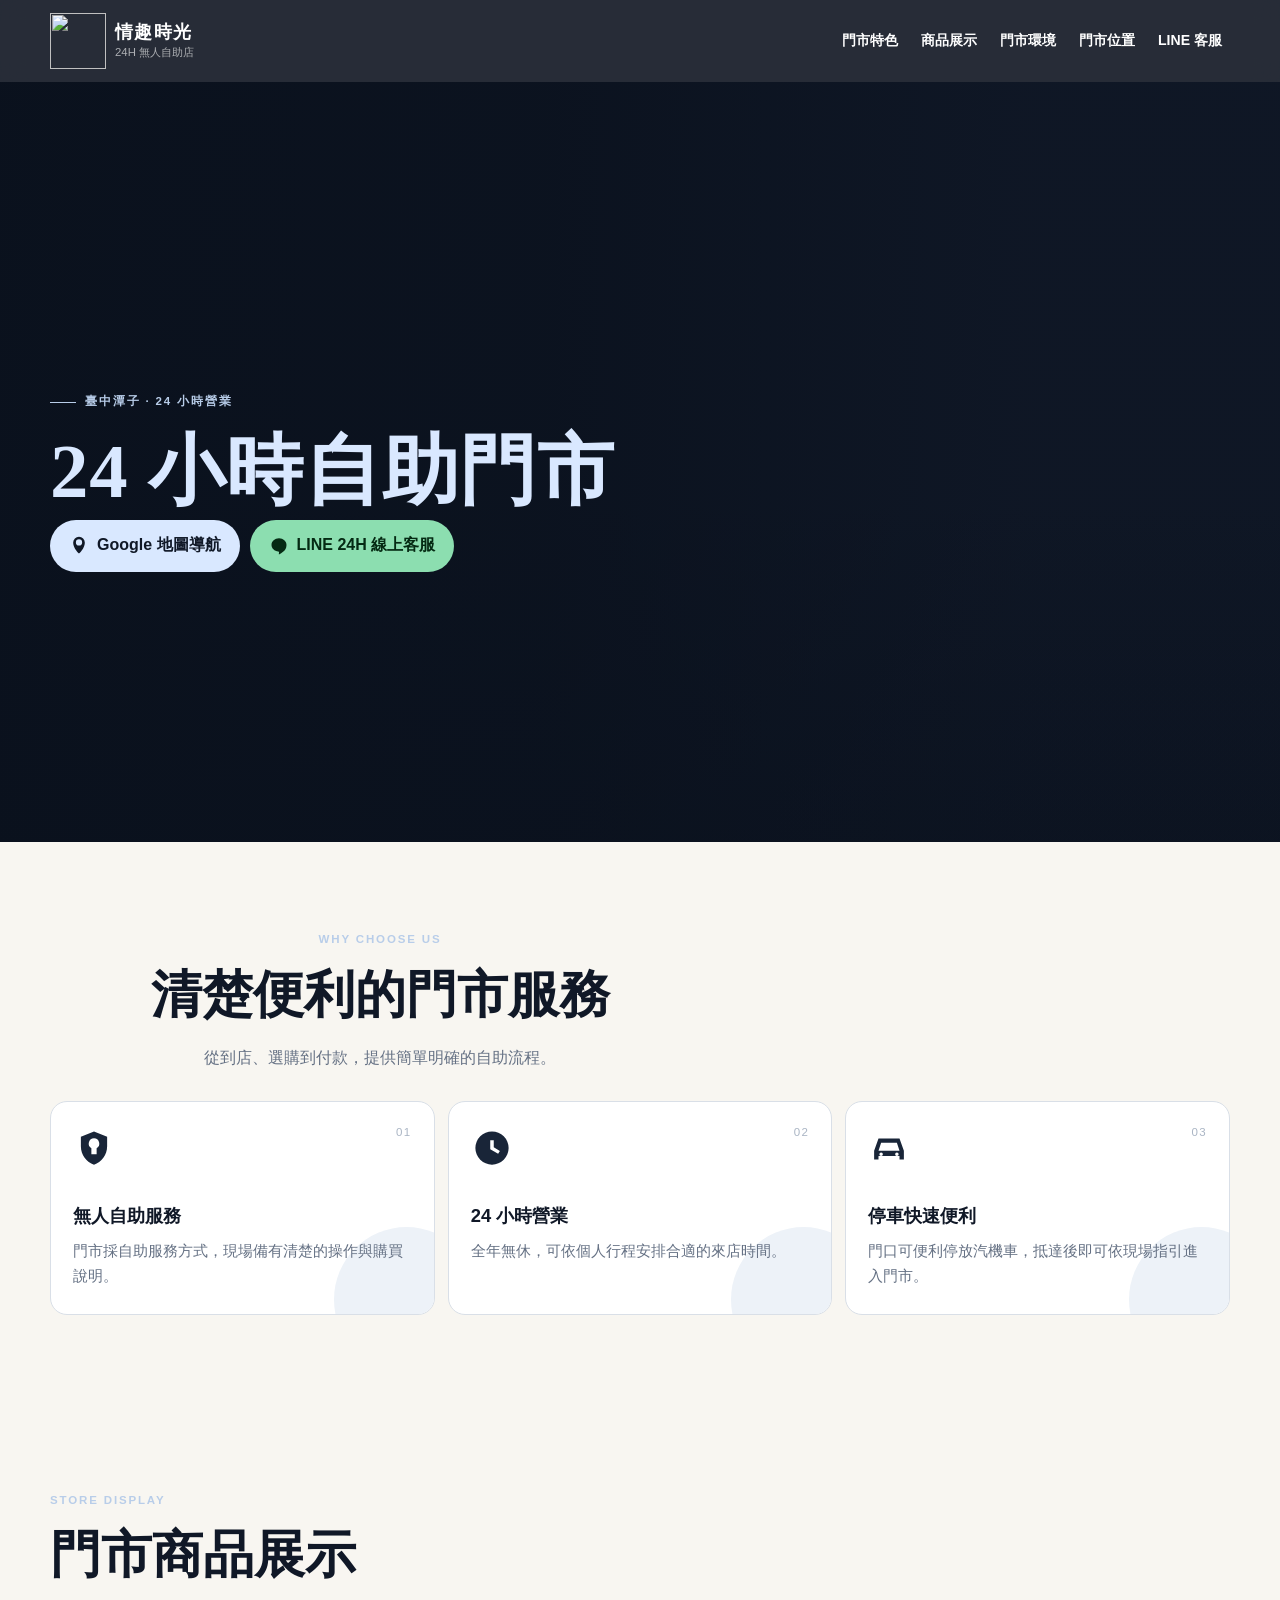
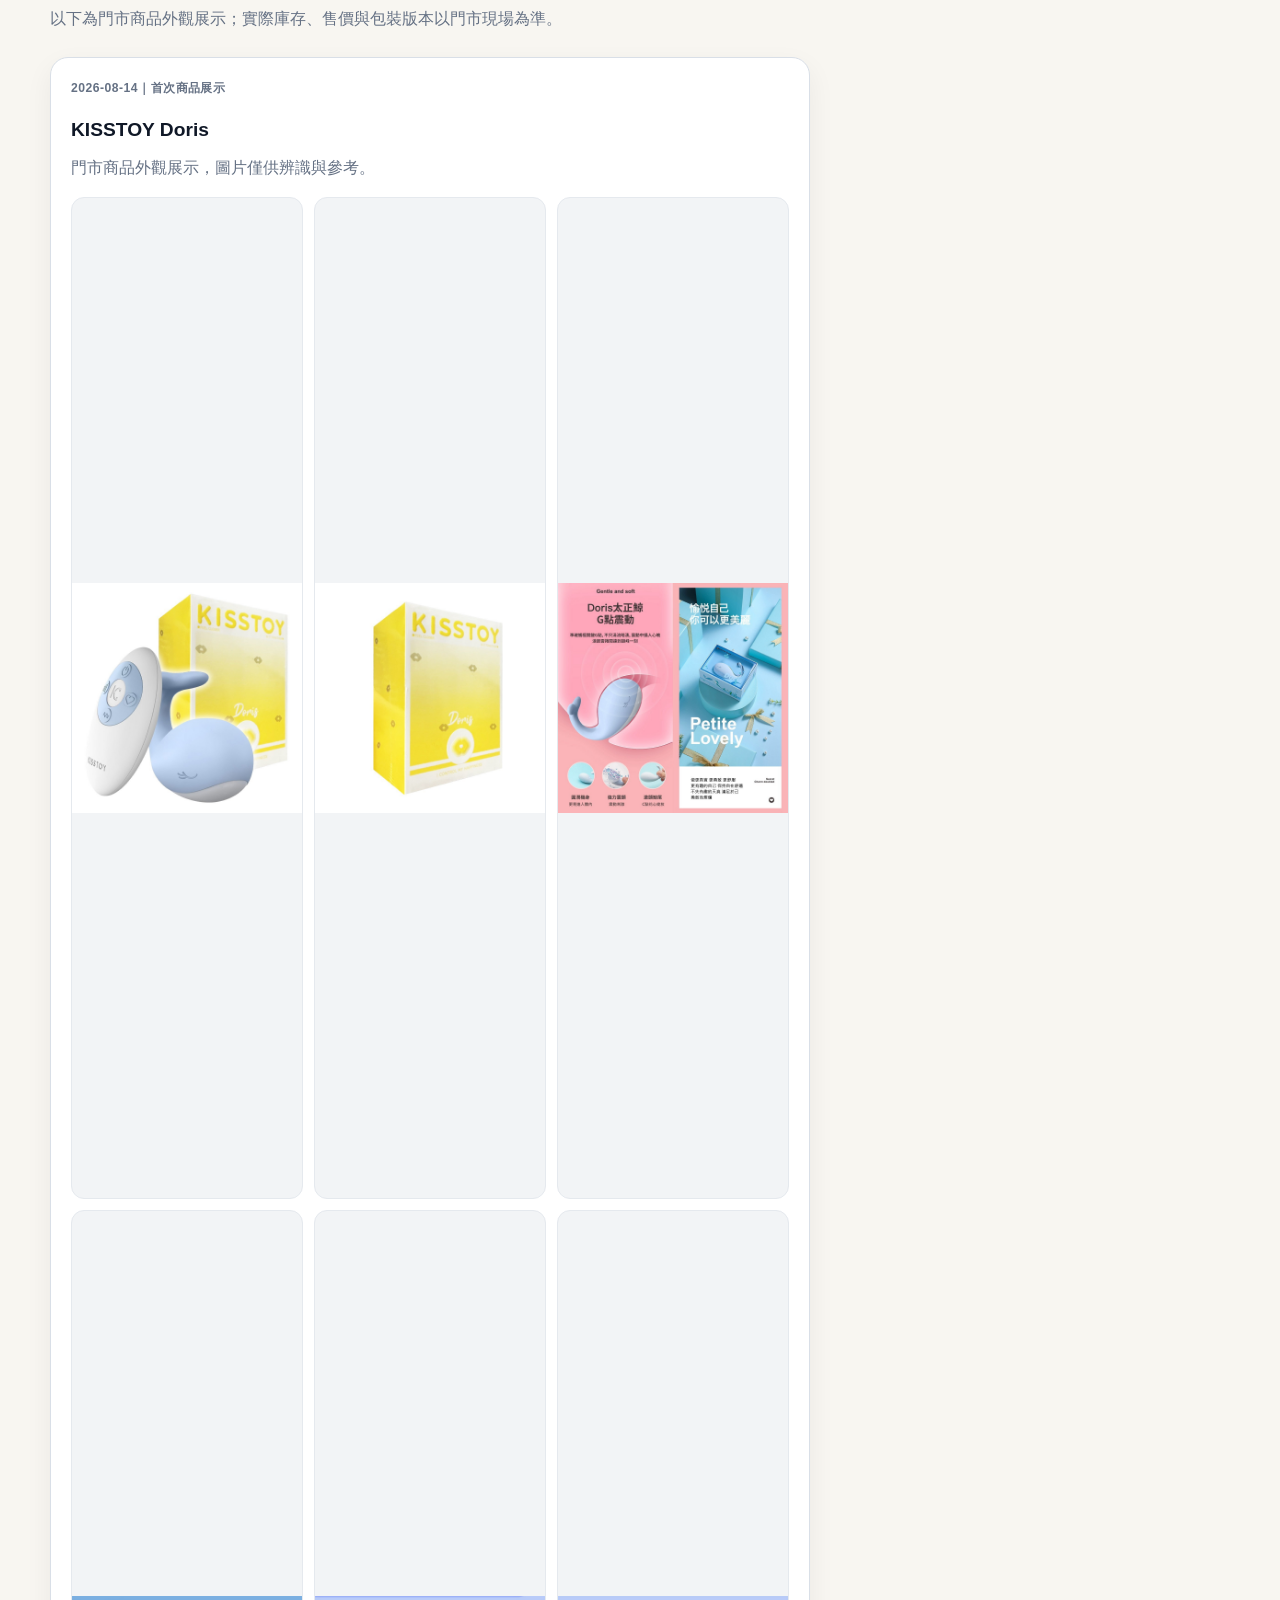
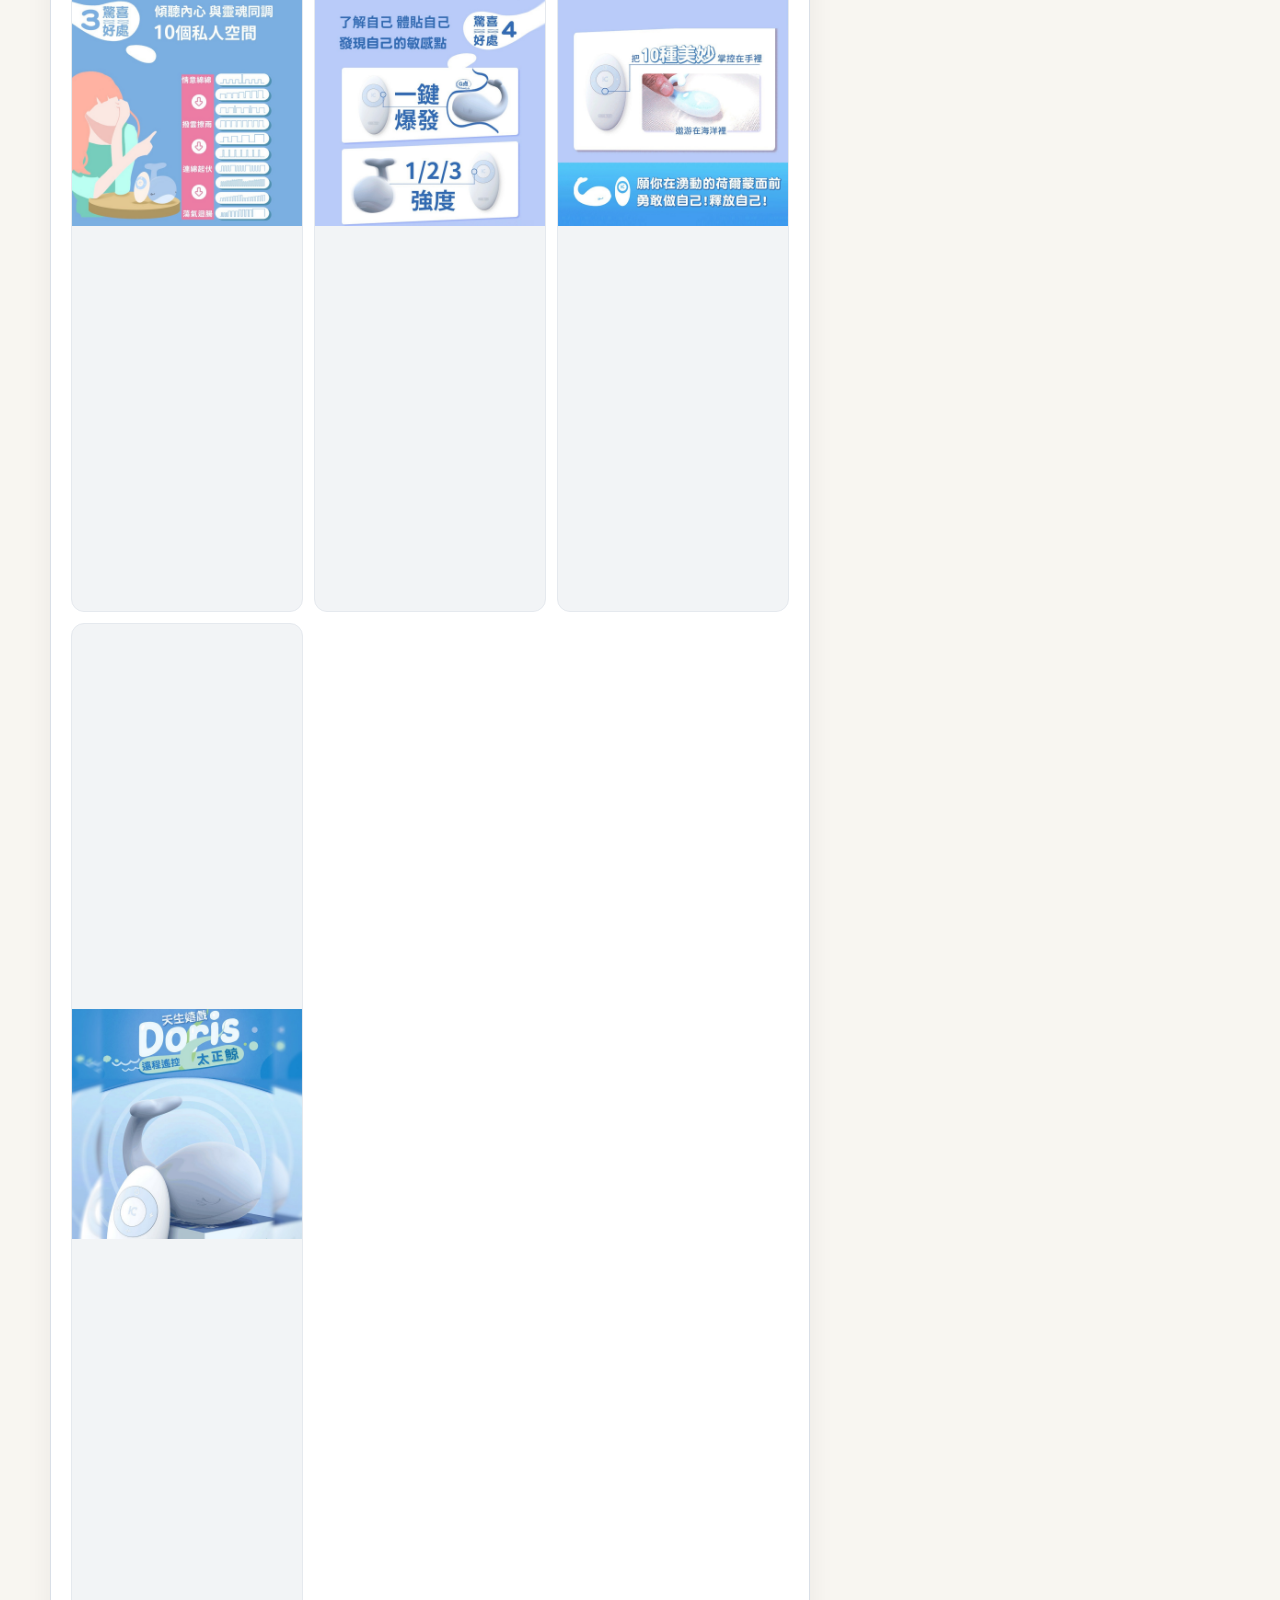
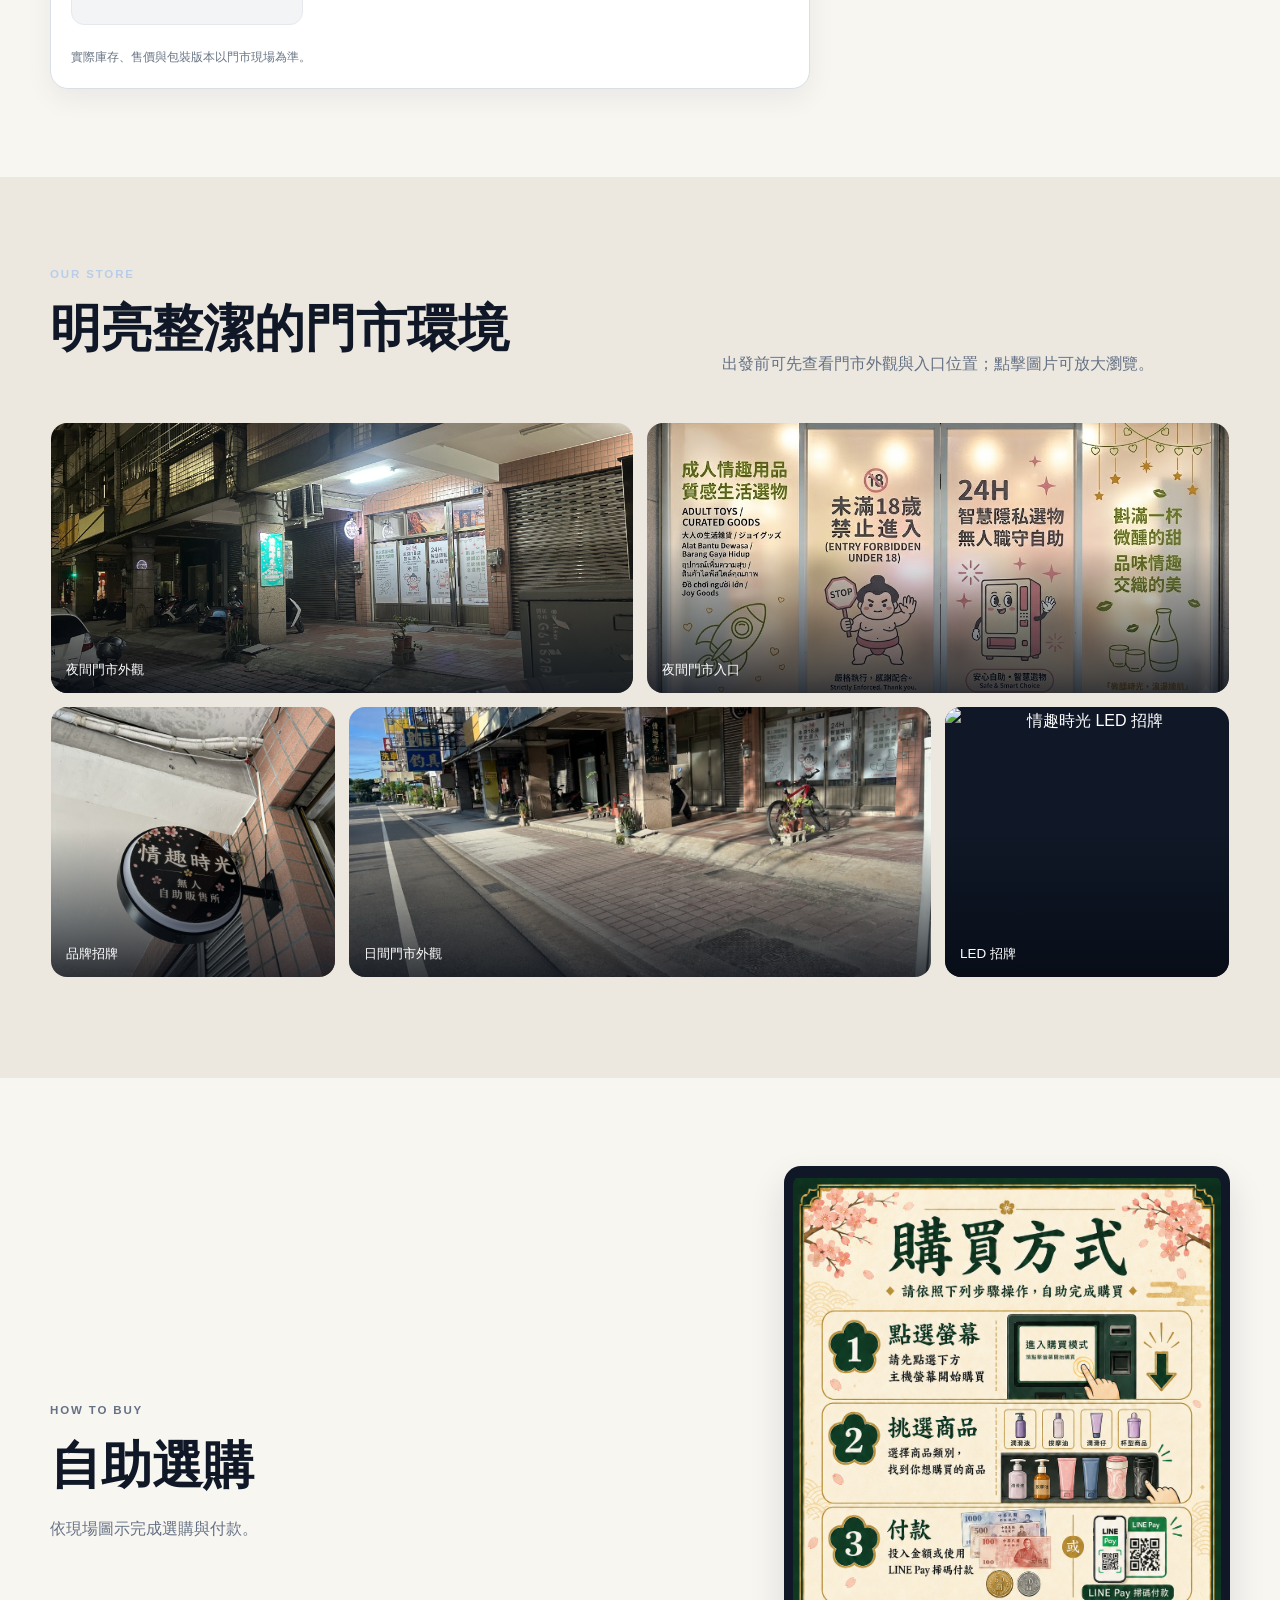
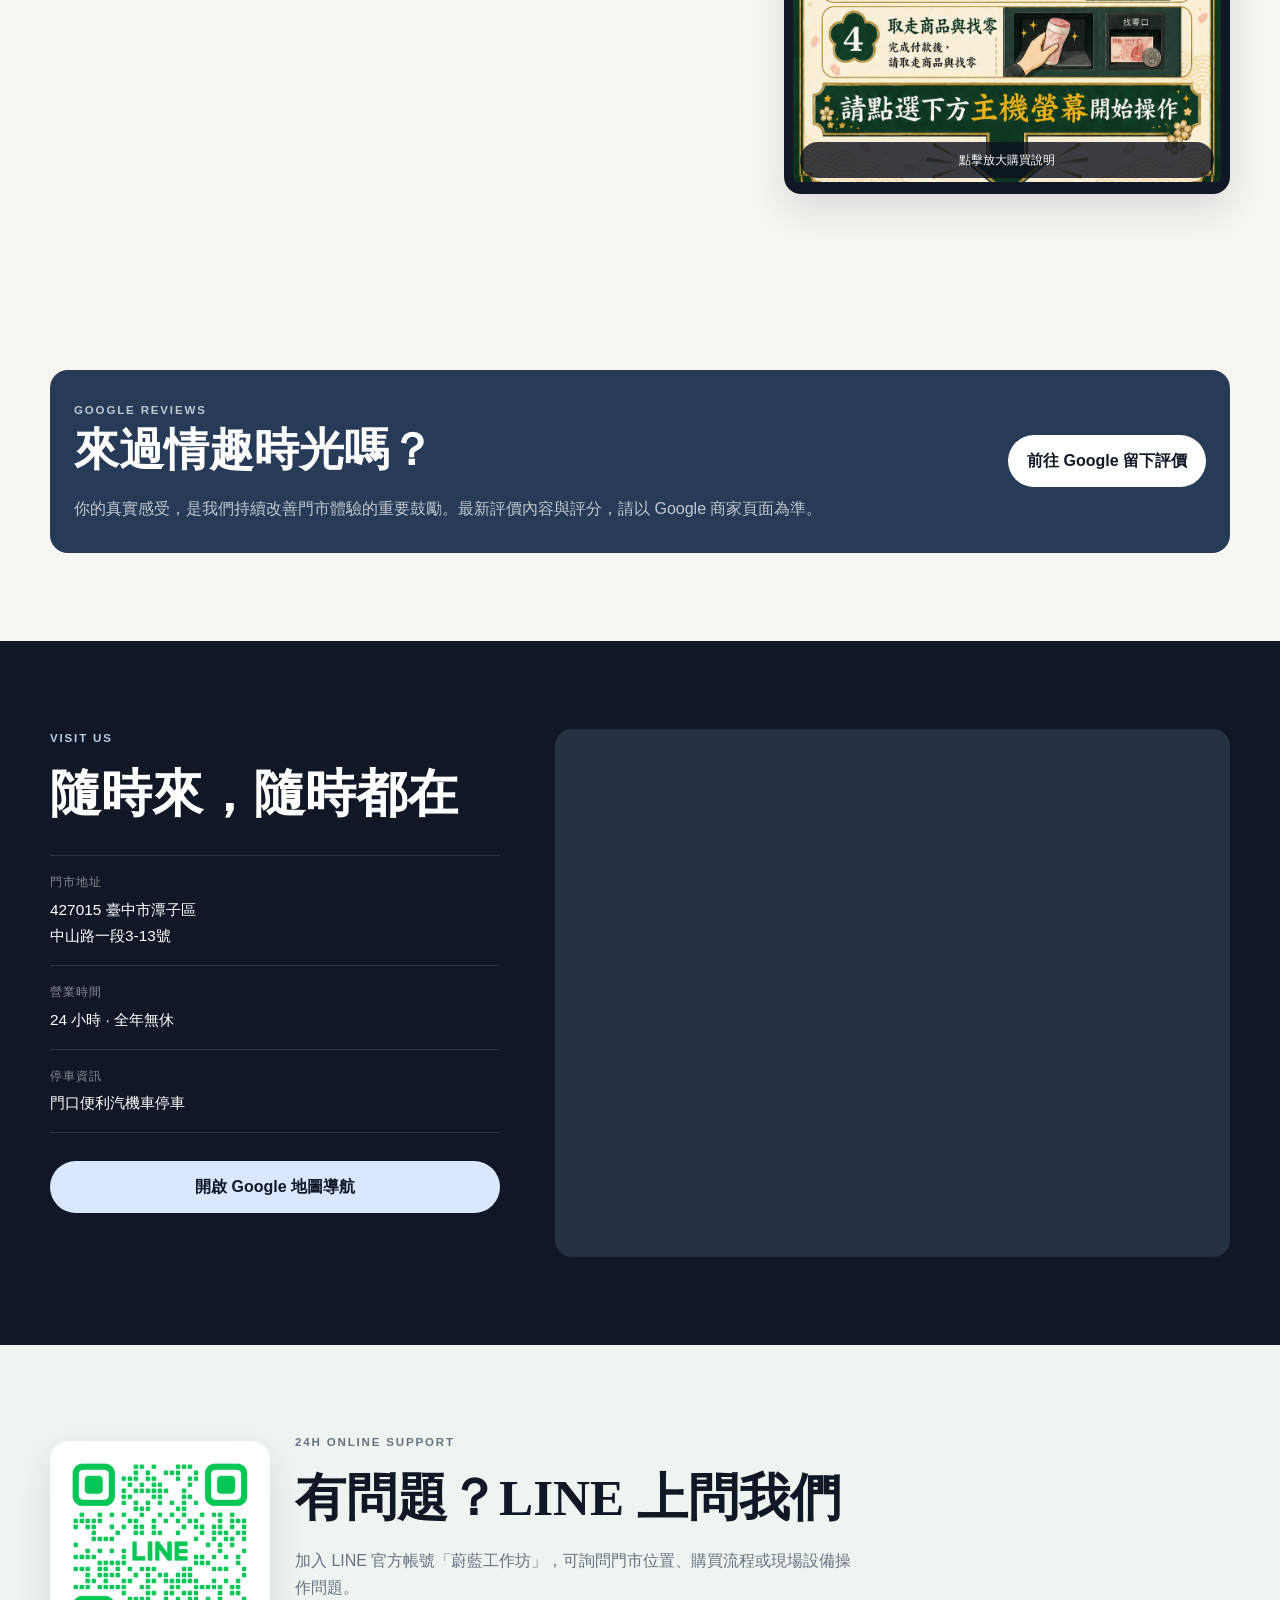
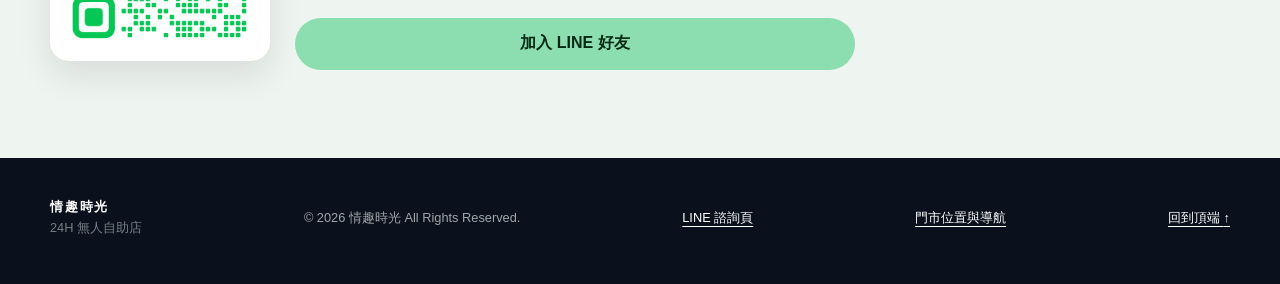
==== commit 517a0124: "更新網站 2026-08-14 14:31" ====
--- a/index.html
+++ b/index.html
@@ -289,6 +289,7 @@
     </div>
 
     <script src="site-content.js"></script>
+    <script src="images/products/catalog.js"></script>
     <script src="script.js"></script>
 </body>
 </html>
--- a/styles.css
+++ b/styles.css
@@ -89,6 +89,7 @@
   .product-heading { margin-bottom: 25px; }
   .product-grid { display: grid; gap: 16px; }
   .product-card { padding: 20px; background: var(--white); border: 1px solid var(--line); border-radius: 18px; box-shadow: 0 10px 28px rgba(15, 25, 38, .06); }
+  .product-update { margin: 0 0 7px; color: #62789a; font-size: .76rem; font-weight: 800; letter-spacing: .04em; }
   .product-card h3 { margin: 0 0 8px; color: var(--ink); font-size: 1.2rem; }
   .product-card p { margin: 0 0 15px; color: var(--muted); }
   .product-card small { display: block; margin-top: 14px; color: #687483; font-size: .78rem; }
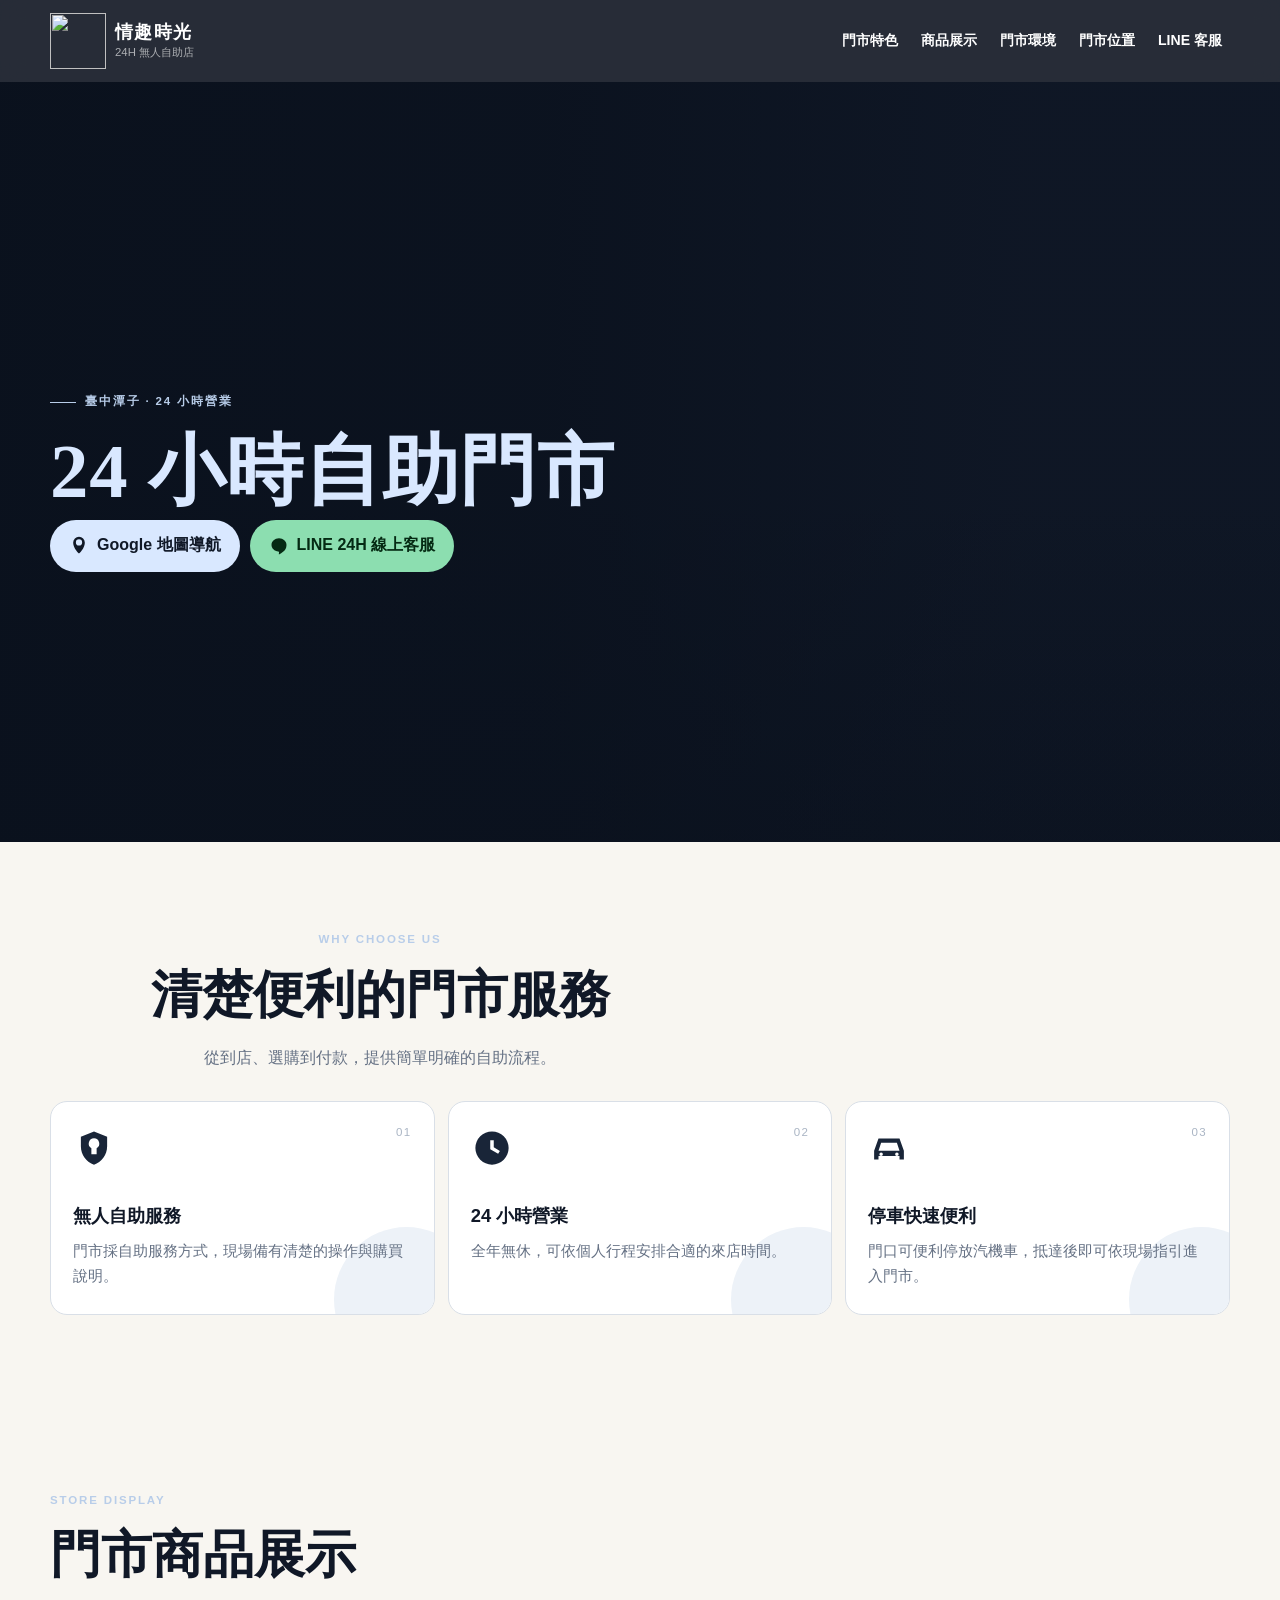
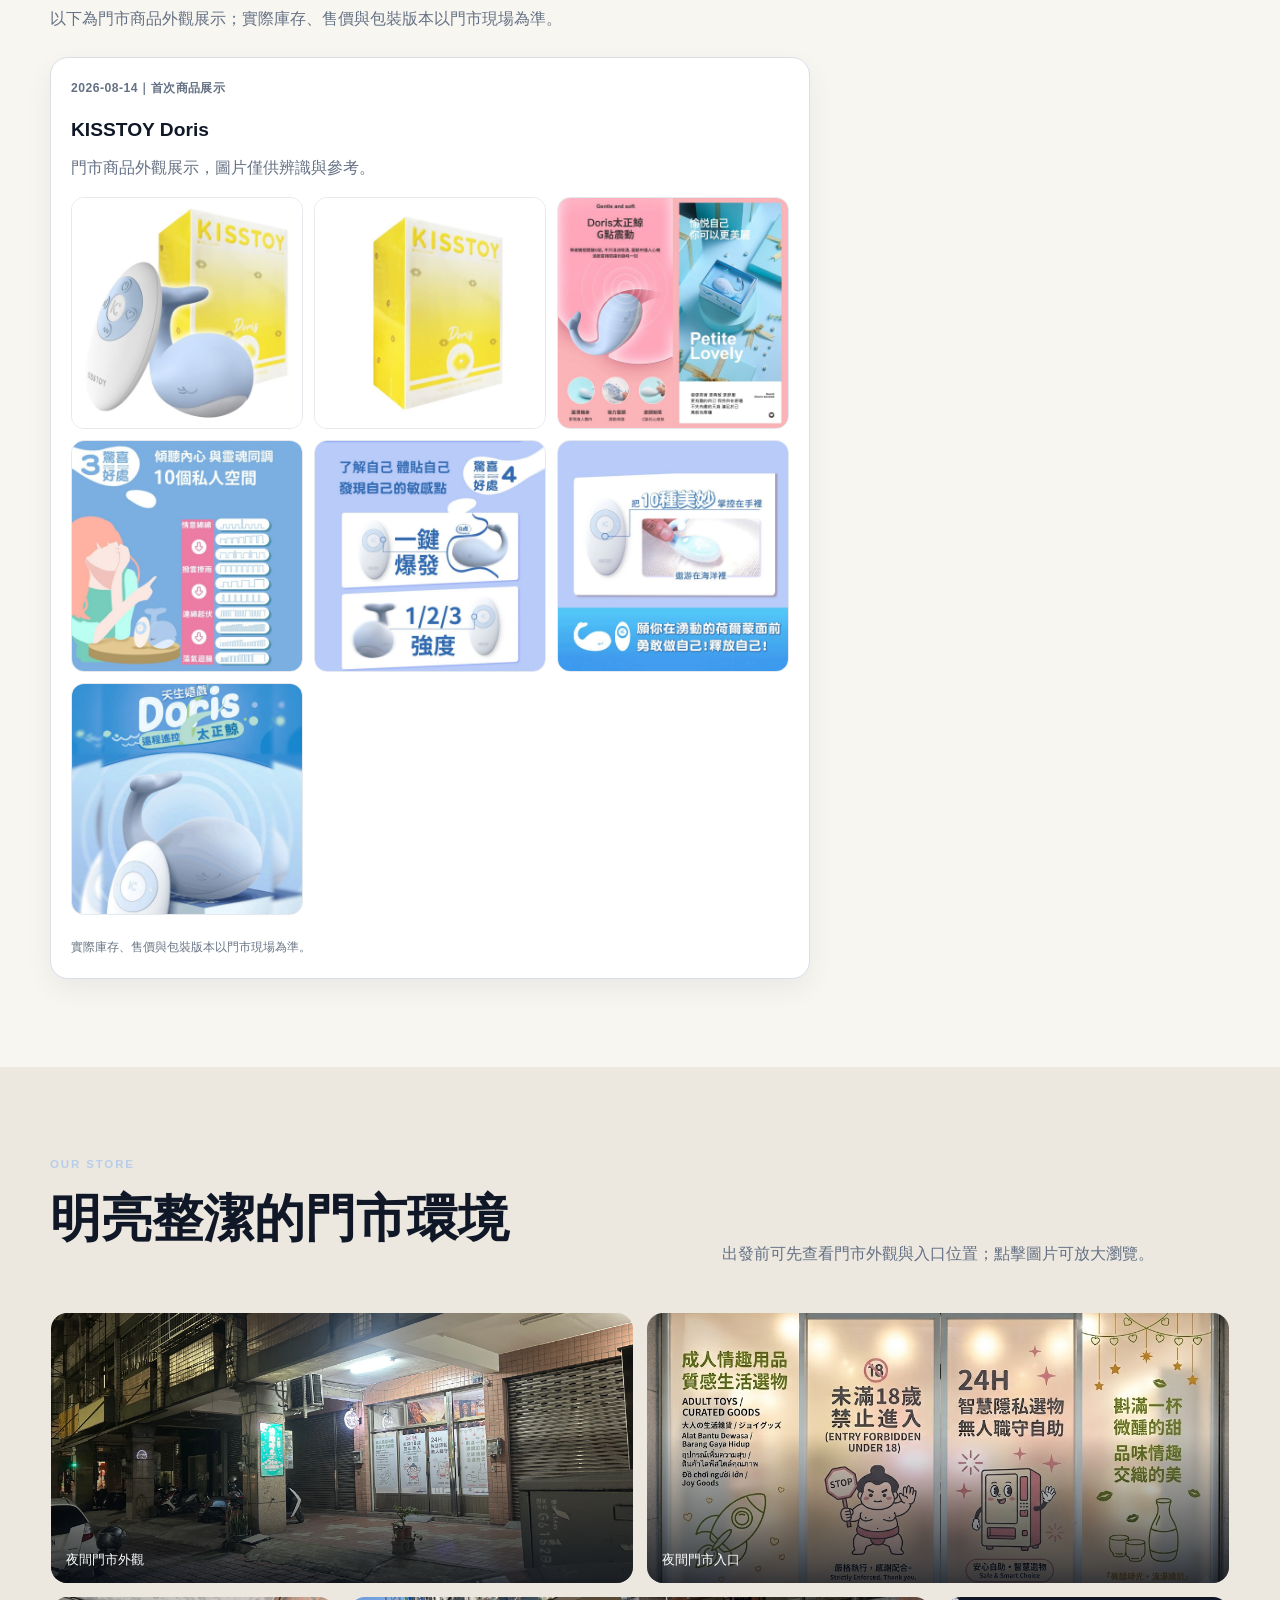
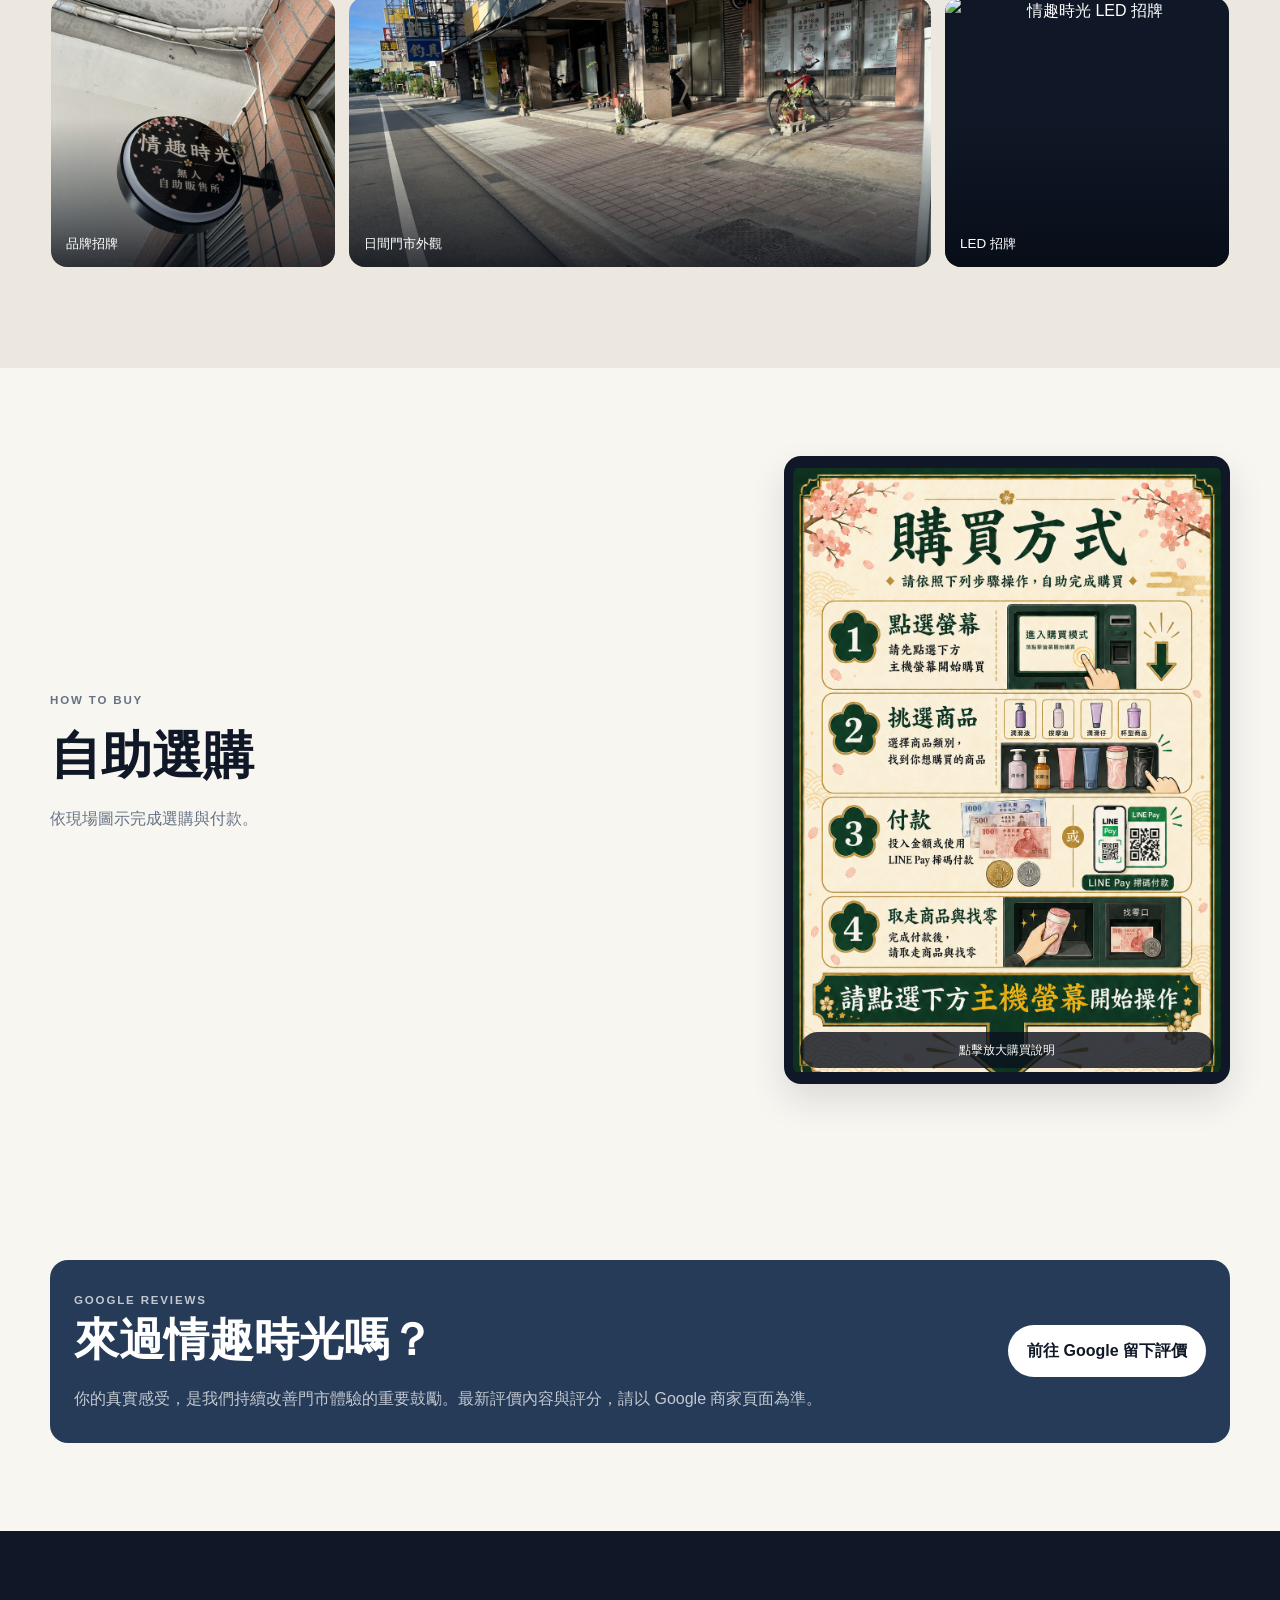
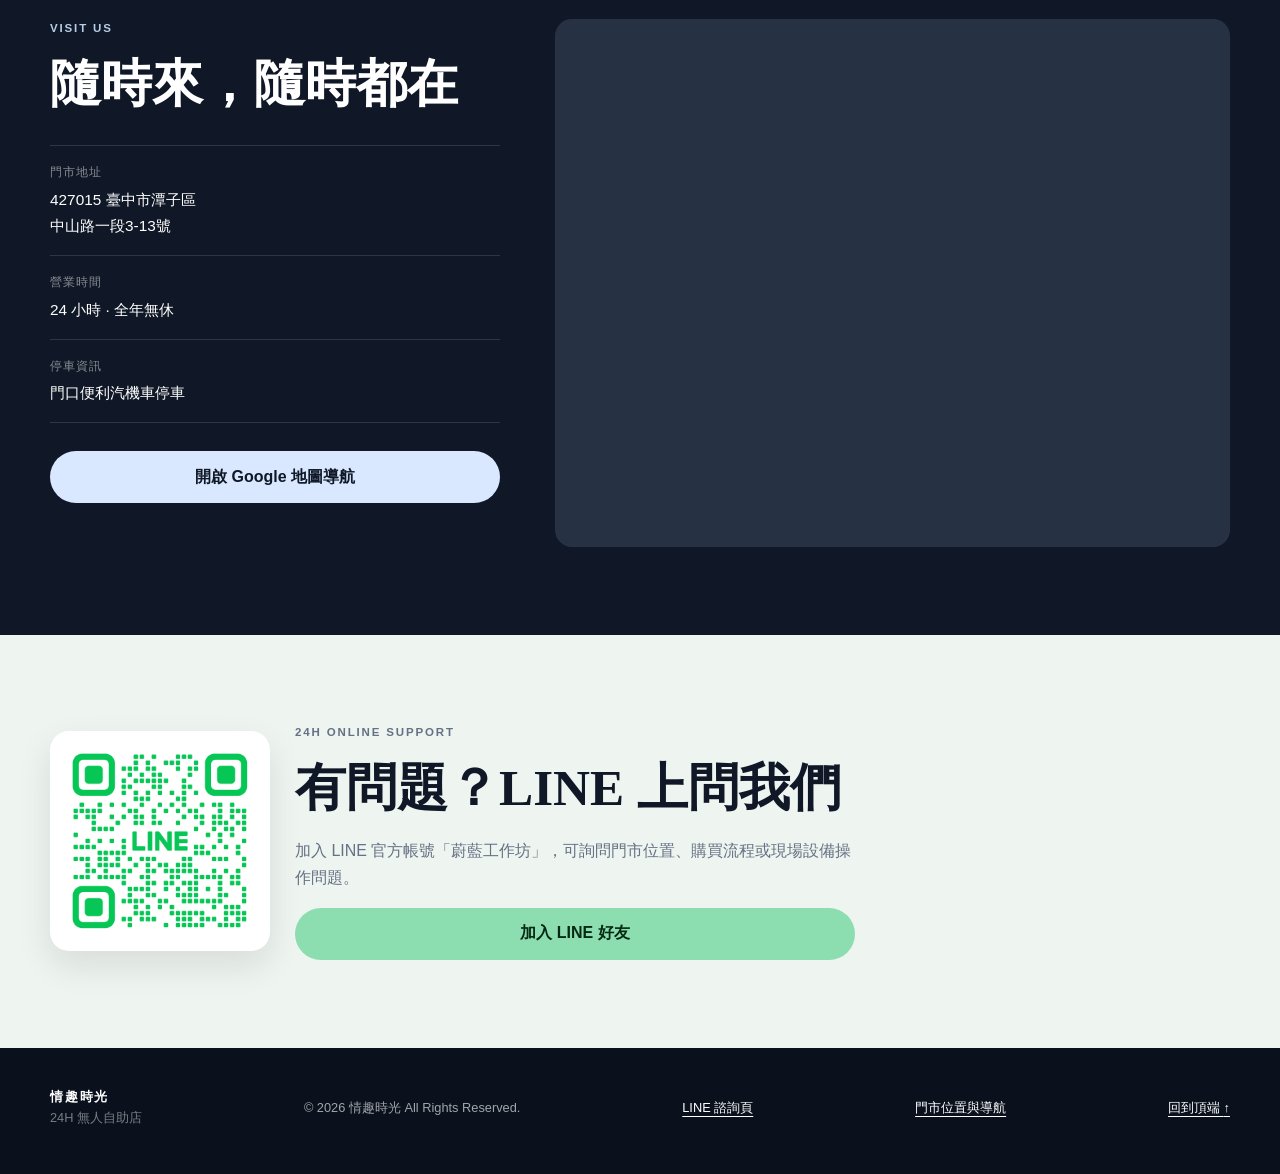
==== commit 64148833: "更新網站 2026-08-14 16:27" ====
--- a/index.html
+++ b/index.html
@@ -273,11 +273,6 @@
         </div>
     </footer>
 
-    <div class="mobile-actions" aria-label="快速操作">
-        <a href="https://maps.app.goo.gl/zUao8hMHBztkieY29" target="_blank" rel="noopener noreferrer">地圖導航</a>
-        <a class="nav-line" href="https://lin.ee/Qhy5qVE" onclick="gtag('event', 'conversion', {'send_to': 'AW-18315827651/TjSfCIqmyNUcEMOz1Z1E'});" target="_blank" rel="noopener noreferrer">LINE 客服</a>
-    </div>
-
     <div class="lightbox" role="dialog" aria-modal="true" aria-labelledby="lightbox-caption" hidden>
         <button class="lightbox-close" type="button" aria-label="關閉圖片">×</button>
         <button class="lightbox-nav lightbox-prev" type="button" aria-label="上一張圖片">‹</button>
--- a/styles.css
+++ b/styles.css
@@ -16,7 +16,7 @@
 
 * { box-sizing: border-box; }
 html { scroll-behavior: smooth; scroll-padding-top: 74px; }
-body { min-width: 320px; margin: 0; padding-bottom: 76px; color: var(--text); background: var(--paper); font-family: "Noto Sans TC", "Microsoft JhengHei", sans-serif; line-height: 1.7; }
+body { min-width: 320px; margin: 0; color: var(--text); background: var(--paper); font-family: "Noto Sans TC", "Microsoft JhengHei", sans-serif; line-height: 1.7; }
 img { max-width: 100%; display: block; }
 a { color: inherit; }
 button { font: inherit; }
@@ -41,10 +41,10 @@
 .site-nav a { min-height: 46px; display: flex; align-items: center; padding: 10px 13px; color: inherit; font-size: .95rem; font-weight: 700; text-decoration: none; border-radius: 10px; }
 .site-nav a:hover { background: #eef3fa; }
 
-.hero { position: relative; min-height: calc(100svh - 72px); display: flex; align-items: end; overflow: hidden; color: var(--white); background: var(--ink); }
+.hero { position: relative; min-height: 0; aspect-ratio: 1408 / 3048; display: flex; align-items: end; overflow: hidden; color: var(--white); background: var(--ink); }
 .hero-media, .hero-overlay { position: absolute; inset: 0; }
 .hero-media picture, .hero-media img { display: block; width: 100%; height: 100%; }
-.hero-media img { object-fit: cover; object-position: center center; }
+.hero-media img { object-fit: contain; object-position: center top; }
 .hero-overlay { background: linear-gradient(0deg, rgba(8,14,24,.82) 0%, rgba(8,14,24,.28) 28%, transparent 58%); }
 .hero-content { position: relative; z-index: 1; width: 100%; padding: 0 0 28px; }
 .hero-intro { position: absolute; width: 1px; height: 1px; padding: 0; margin: -1px; overflow: hidden; clip: rect(0, 0, 0, 0); white-space: nowrap; border: 0; }
@@ -94,8 +94,8 @@
   .product-card p { margin: 0 0 15px; color: var(--muted); }
   .product-card small { display: block; margin-top: 14px; color: #687483; font-size: .78rem; }
   .product-media { display: grid; grid-auto-columns: 100%; grid-auto-flow: column; gap: 11px; overflow-x: auto; padding-bottom: 8px; scroll-snap-type: x mandatory; }
-  .product-image { min-width: 0; padding: 0; overflow: hidden; background: #f2f4f6; border: 1px solid #e5e9ee; border-radius: 13px; cursor: zoom-in; scroll-snap-align: start; }
-  .product-image img { display: block; width: 100%; aspect-ratio: 1 / 1; object-fit: contain; }
+  .product-image { min-width: 0; aspect-ratio: 1 / 1; display: block; padding: 0; overflow: hidden; background: #f2f4f6; border: 1px solid #e5e9ee; border-radius: 13px; cursor: zoom-in; scroll-snap-align: start; }
+  .product-image img { display: block; width: 100%; height: 100%; object-fit: cover; }
 
 .gallery-section { background: #ece8e0; }
 .gallery-heading { max-width: none; margin-bottom: 25px; }
@@ -138,17 +138,13 @@
 .line-qr { width: min(220px, 68vw); padding: 13px; margin-inline: auto; background: var(--white); border-radius: 19px; box-shadow: 0 14px 34px rgba(16,24,39,.1); }
 .line-qr img { width: 100%; height: auto; aspect-ratio: 1; object-fit: contain; }
 
-.site-footer { padding: 38px 0 98px; color: rgba(255,255,255,.62); background: #0a111d; font-size: .8rem; }
+.site-footer { padding: 38px 0; color: rgba(255,255,255,.62); background: #0a111d; font-size: .8rem; }
 .footer-inner { display: flex; align-items: flex-start; flex-direction: column; gap: 10px; }
 .footer-inner p { margin: 0; }
 .footer-brand { display: grid; color: var(--white); }
 .footer-brand strong { letter-spacing: .14em; }
 .footer-brand span { color: rgba(255,255,255,.45); }
 .site-footer a { color: var(--white); text-underline-offset: 4px; }
-.mobile-actions { position: fixed; z-index: 90; right: 9px; bottom: calc(9px + env(safe-area-inset-bottom)); left: 9px; display: grid; grid-template-columns: 1fr 1fr; overflow: hidden; background: var(--white); border: 1px solid var(--line); border-radius: 999px; box-shadow: 0 12px 32px rgba(0,0,0,.25); }
-.mobile-actions a { min-height: 52px; display: grid; place-items: center; color: var(--ink); font-size: .91rem; font-weight: 800; text-decoration: none; }
-.mobile-actions a:last-child { color: #052a13; background: var(--line-green); }
-
 .lightbox { position: fixed; z-index: 300; inset: 0; display: grid; width: 100%; height: 100%; padding: 54px 12px 52px; color: var(--white); background: rgba(2,6,12,.94); backdrop-filter: blur(7px); }
 .lightbox[hidden] { display: none; }
 .lightbox figure { width: 100%; height: 100%; display: grid; grid-template-rows: minmax(0,1fr) auto; margin: 0; }
@@ -173,7 +169,6 @@
 }
 
 @media (min-width: 901px) {
-    body { padding-bottom: 0; }
     .container { width: min(calc(100% - 72px), var(--container)); }
     .section { padding: 88px 0; }
     .site-header { background: rgba(10,17,29,.88); }
@@ -185,8 +180,8 @@
     .site-nav { position: static; display: flex; flex-direction: row; gap: 7px; padding: 0; color: var(--white); background: transparent; box-shadow: none; }
     .site-nav a { min-height: auto; padding: 7px 8px; font-size: .88rem; }
     .site-nav a:hover { color: var(--accent-bright); background: transparent; }
-    .hero { min-height: 760px; align-items: center; }
-    .hero-media img { object-position: 58% center; }
+    .hero { min-height: 760px; aspect-ratio: auto; align-items: center; }
+    .hero-media img { object-fit: cover; object-position: 58% center; }
     .hero-overlay { background: linear-gradient(90deg, rgba(10,17,29,.96) 0%, rgba(10,17,29,.78) 43%, rgba(10,17,29,.18) 80%), linear-gradient(0deg, rgba(10,17,29,.52), transparent 45%); }
     .hero-content { padding-top: 82px; padding-bottom: 42px; }
     .hero-intro { position: static; width: auto; height: auto; padding: 0; margin: 0; overflow: visible; clip: auto; white-space: normal; border: 0; }
@@ -203,7 +198,6 @@
     .how-to-layout { grid-template-columns: 1fr minmax(330px, .72fr); align-items: center; gap: clamp(50px, 9vw, 120px); }
     .location-layout { grid-template-columns: .8fr 1.2fr; align-items: stretch; gap: 55px; }
     .map-wrap, .map-wrap iframe { min-height: 520px; }
-    .mobile-actions { display: none; }
     .site-footer { padding-bottom: 45px; }
     .footer-inner { align-items: center; flex-direction: row; justify-content: space-between; gap: 30px; }
     .lightbox { padding: max(48px, 5vh) max(70px, 6vw); }
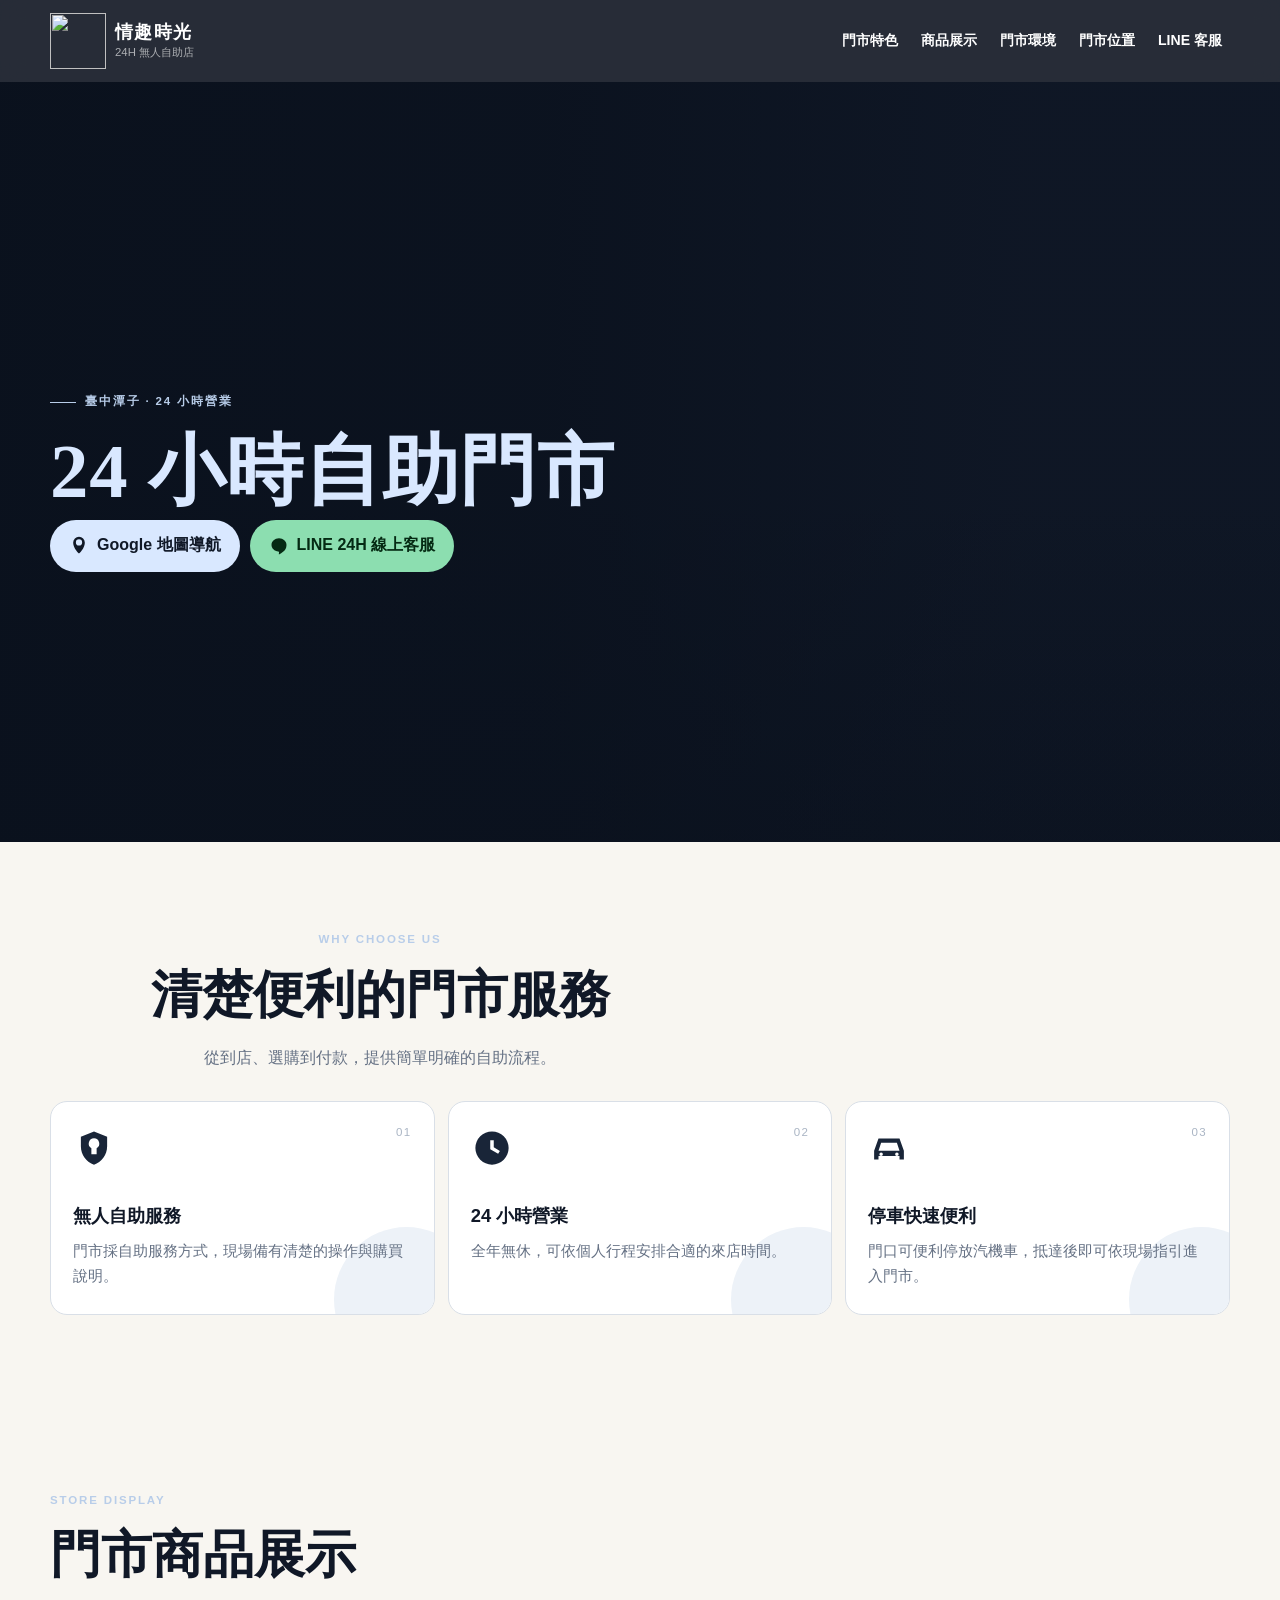
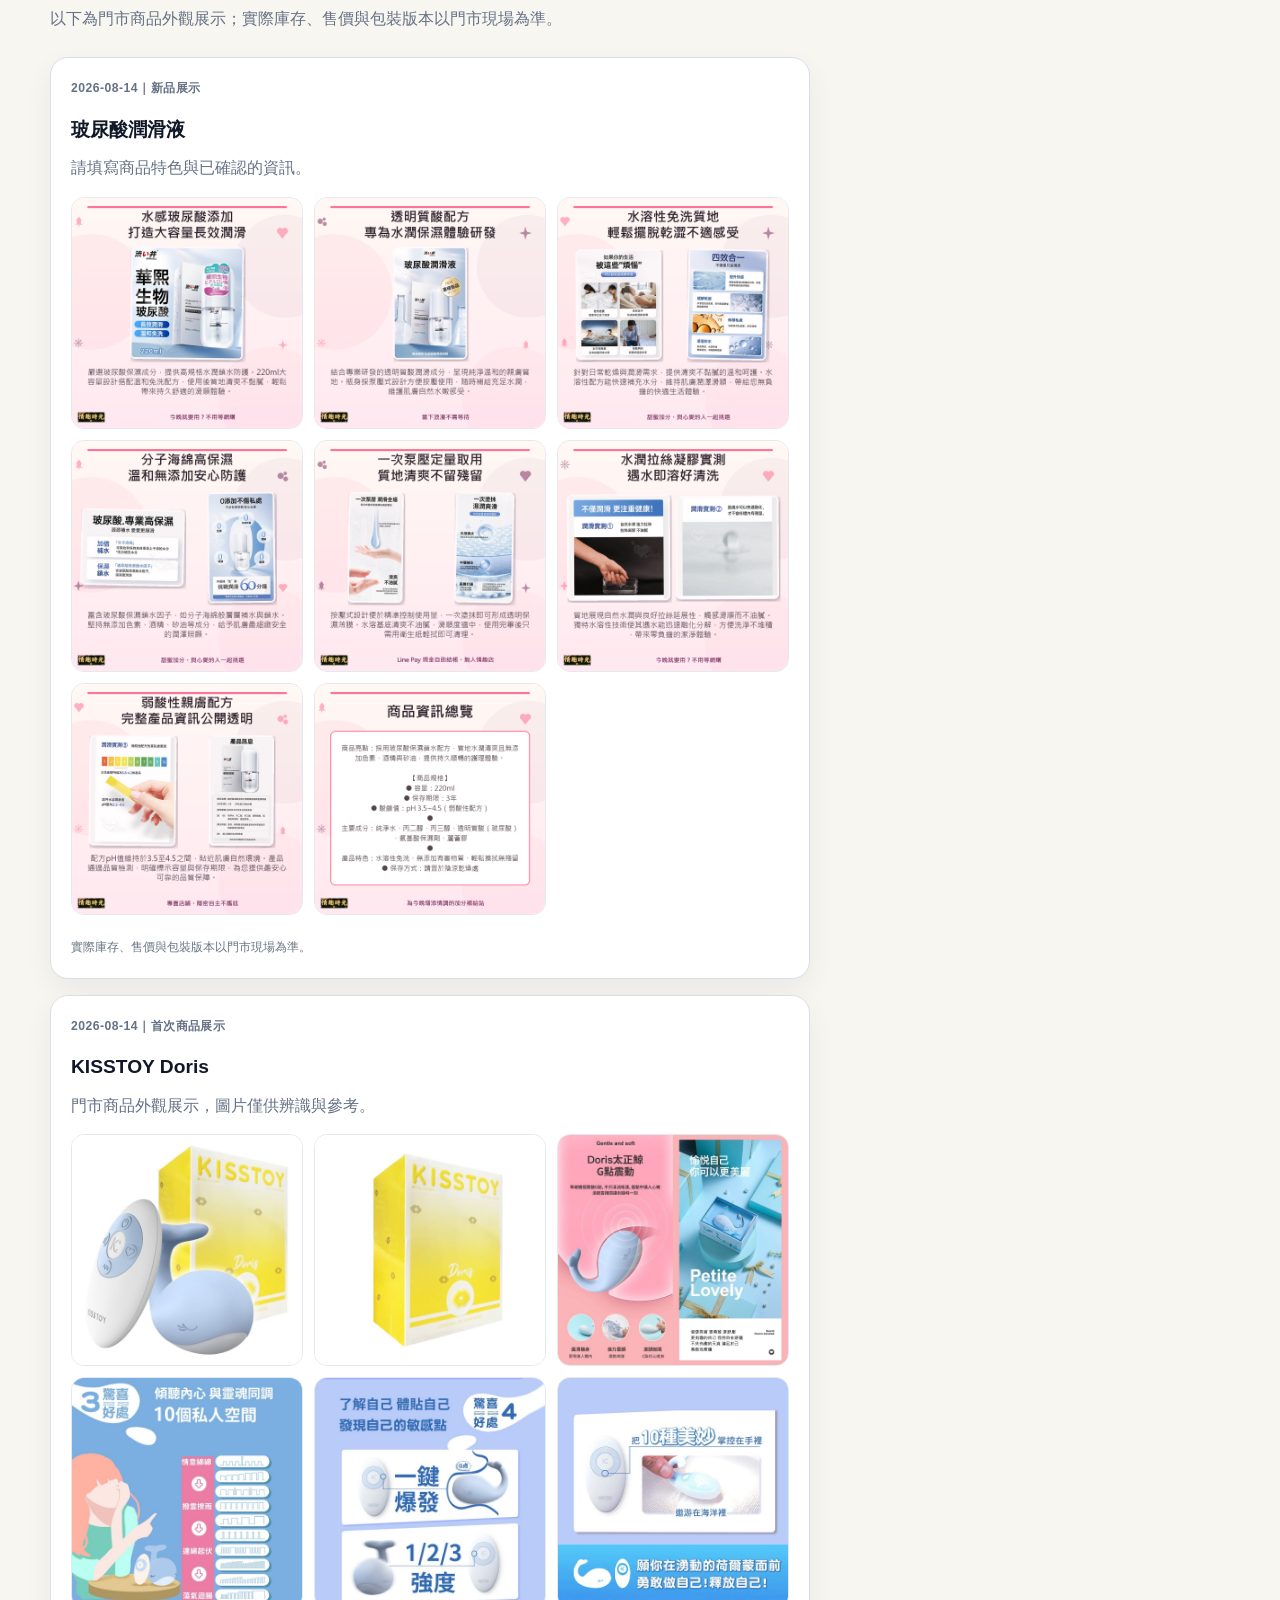
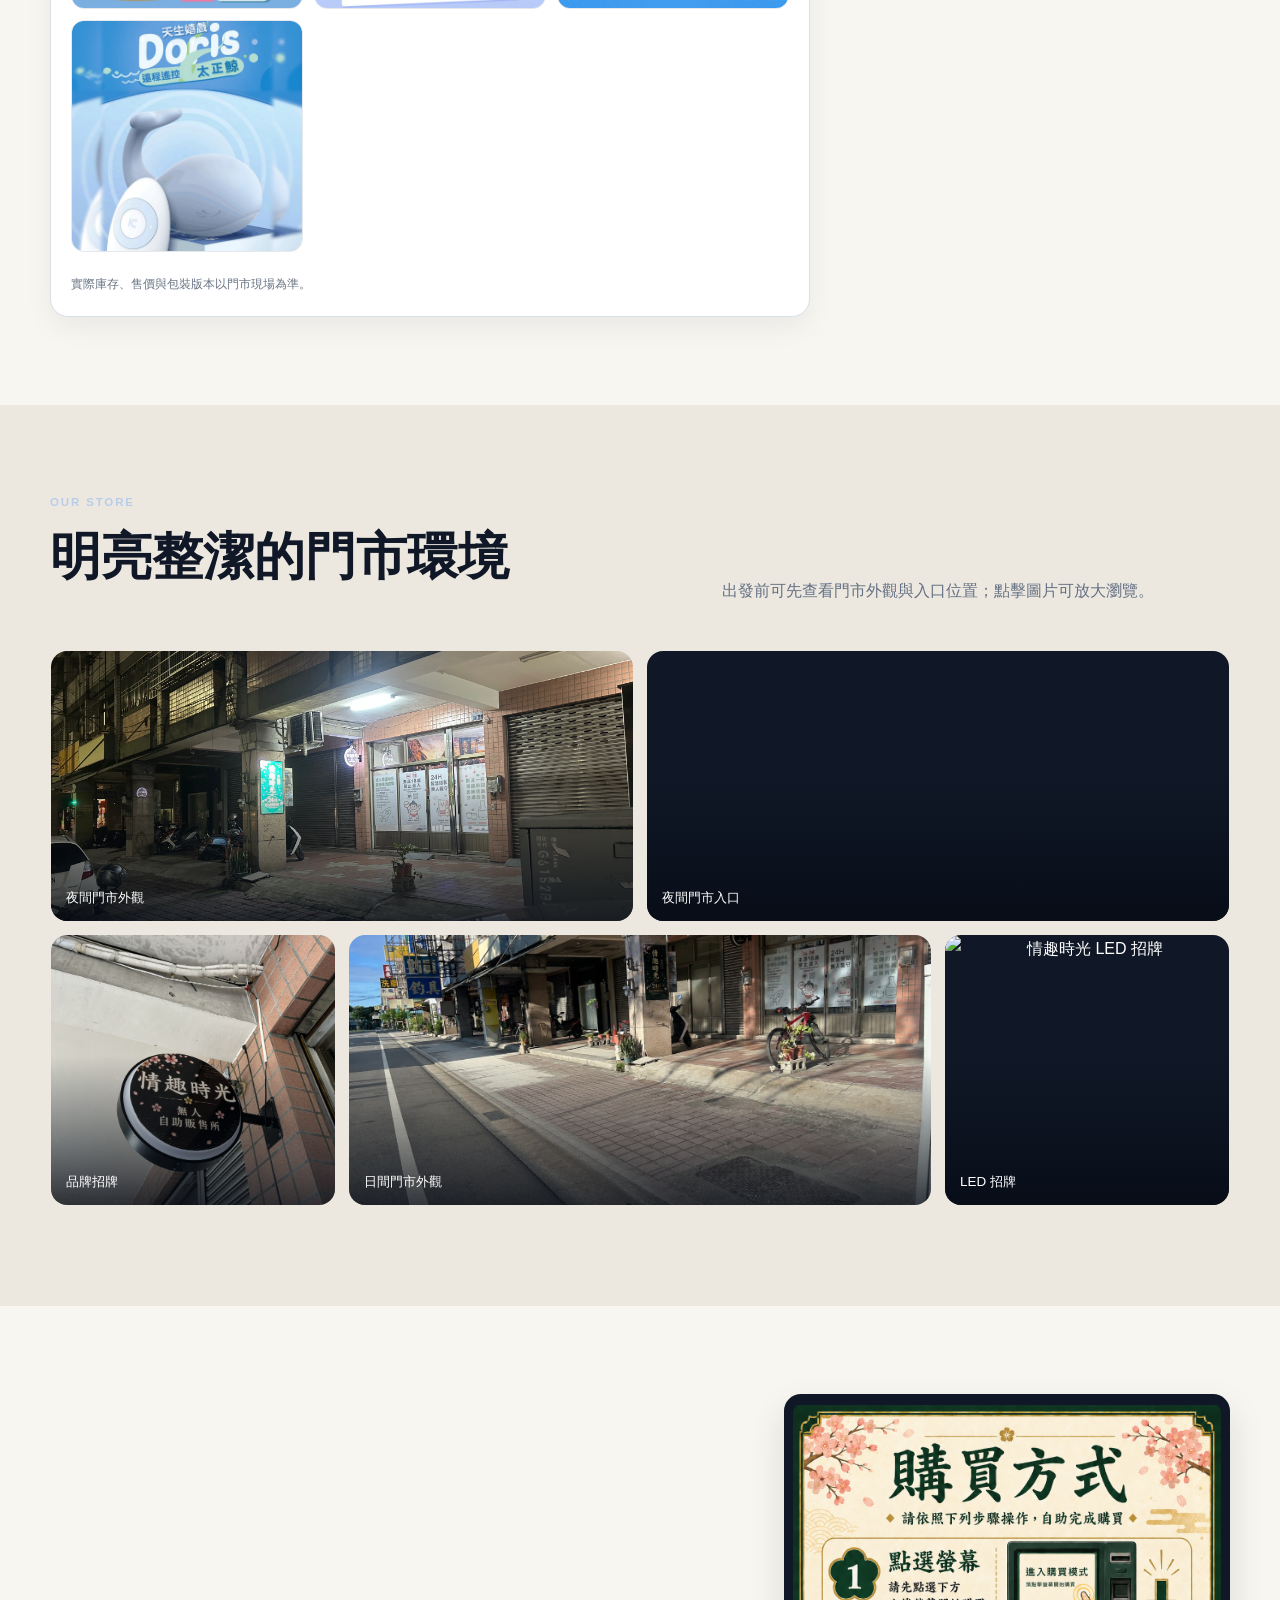
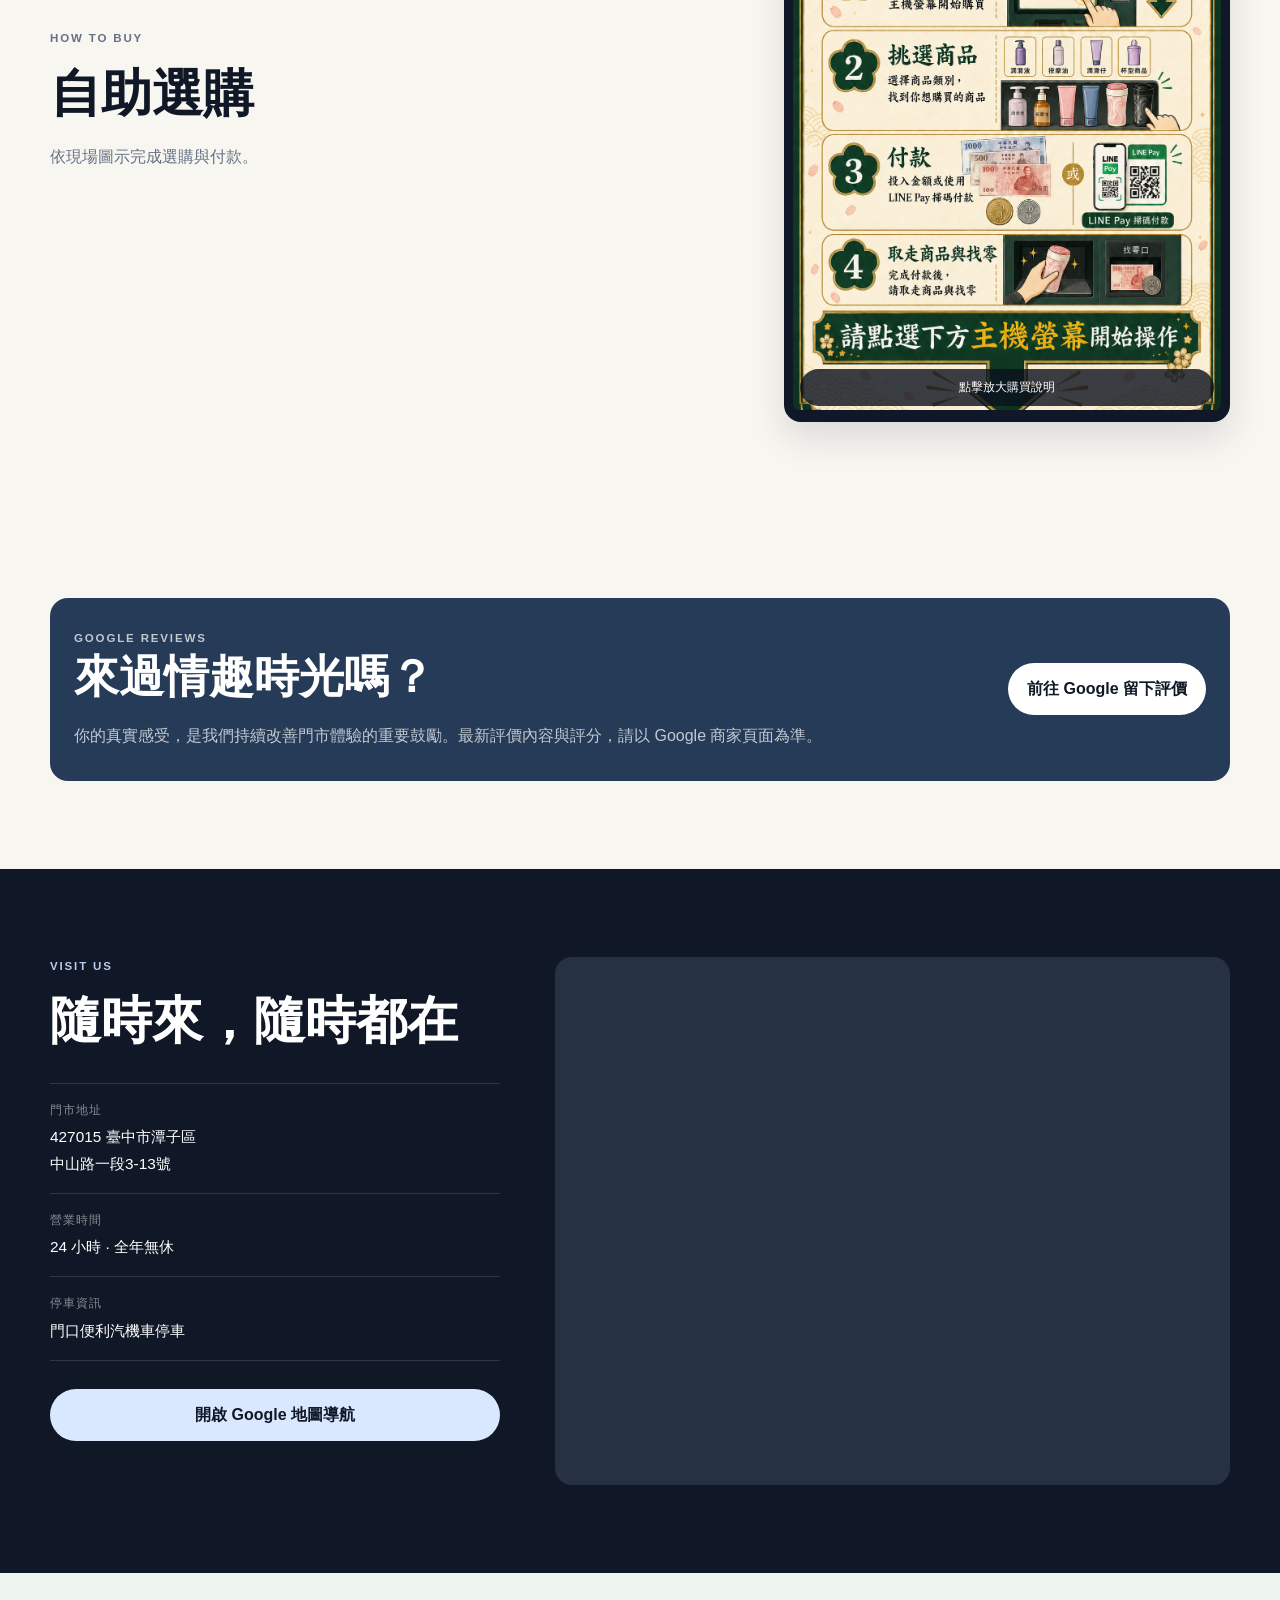
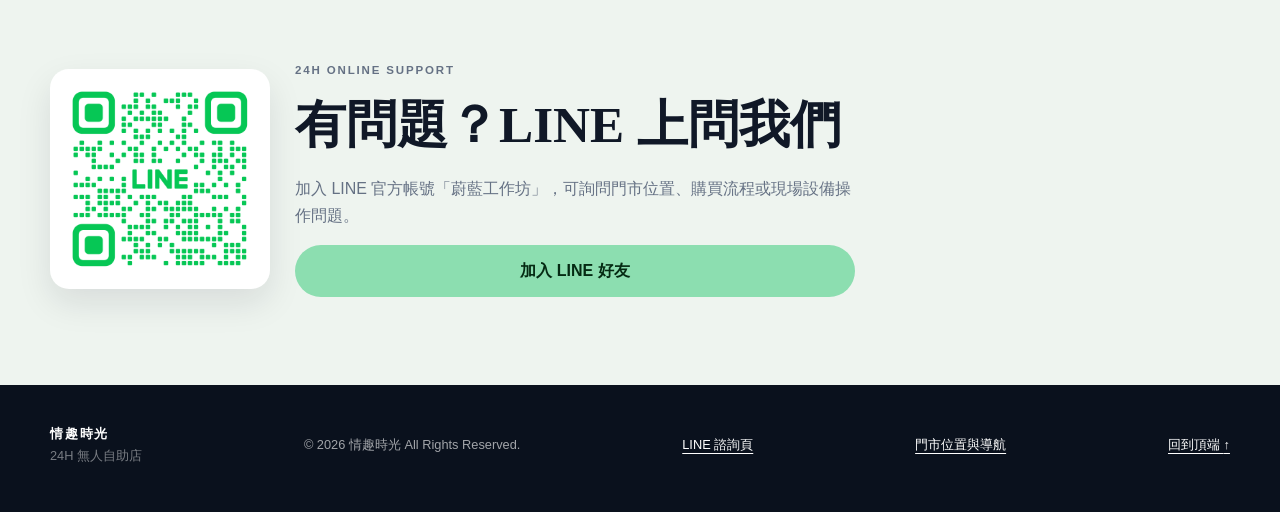
==== commit 1a0f3284: "更新網站 2026-08-15 10:23" ====
--- a/index.html
+++ b/index.html
@@ -284,7 +284,6 @@
     </div>
 
     <script src="site-content.js"></script>
-    <script src="images/products/catalog.js"></script>
     <script src="script.js"></script>
 </body>
 </html>
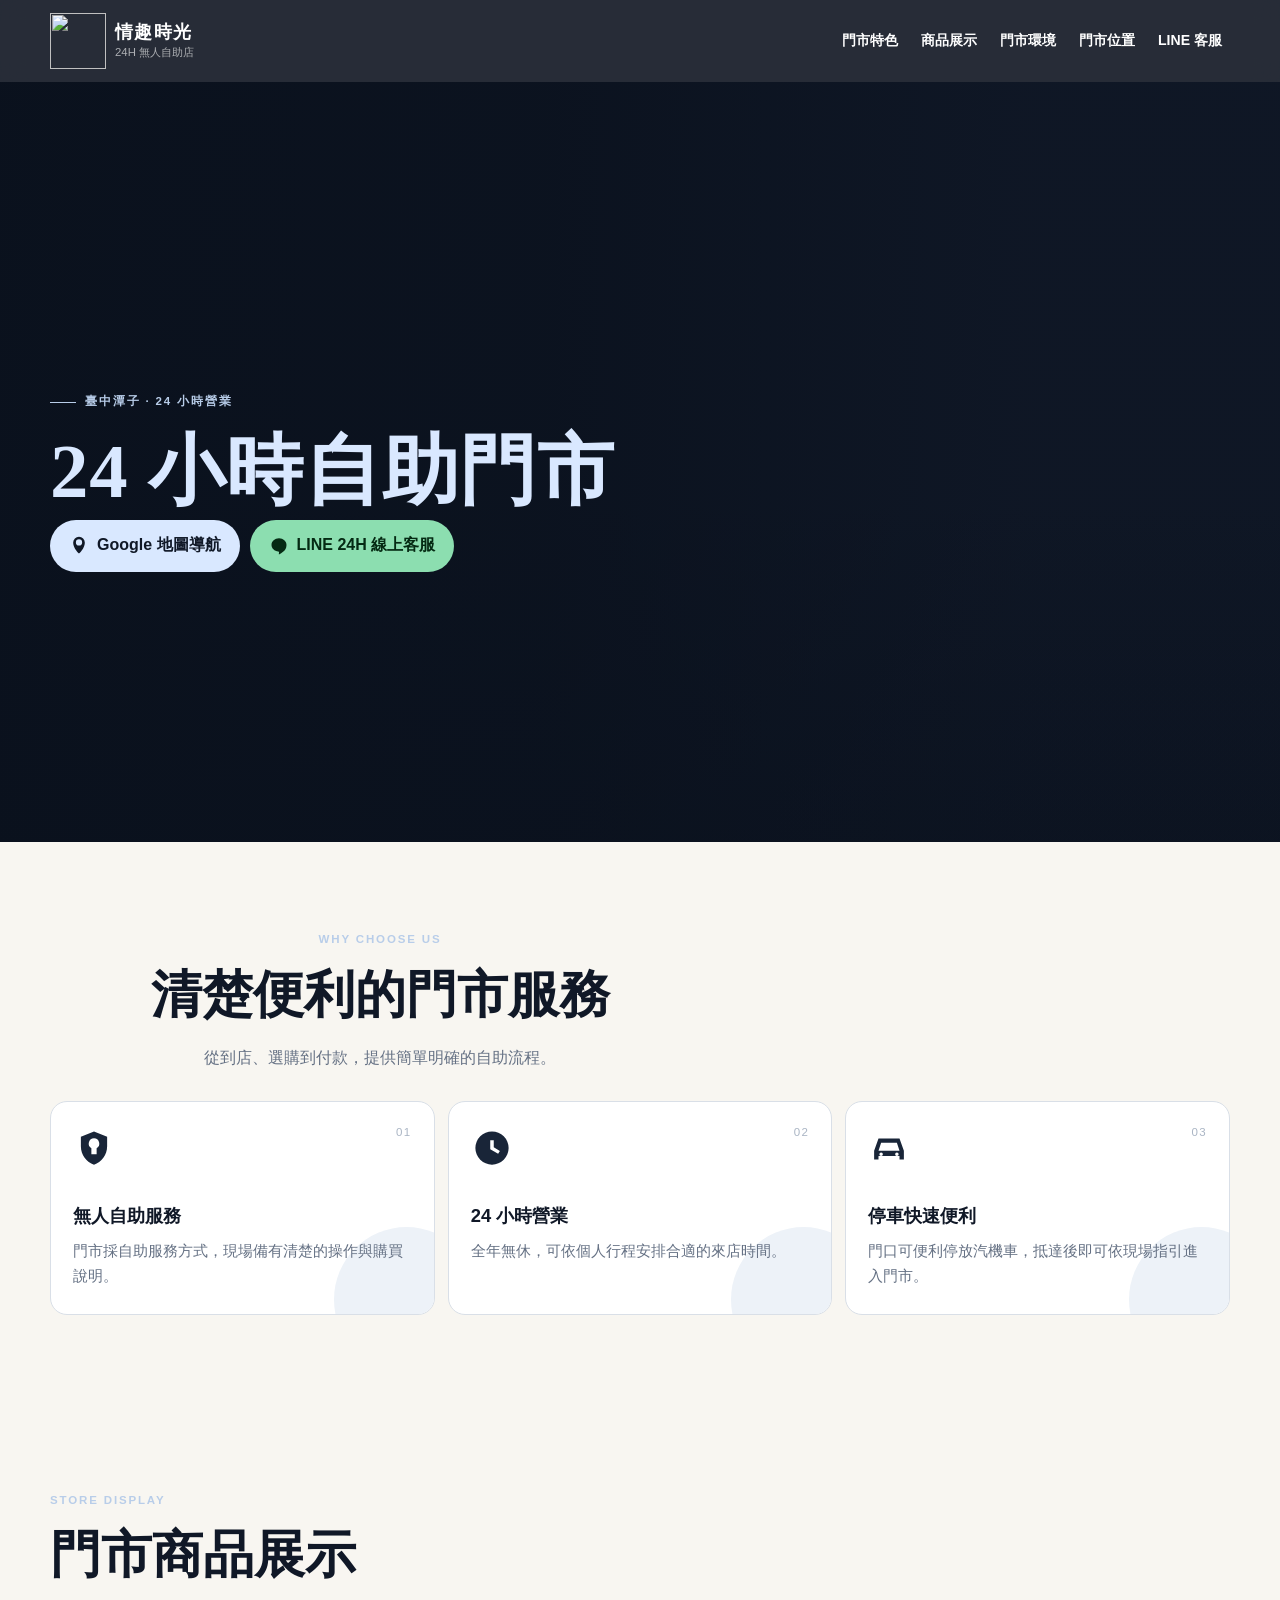
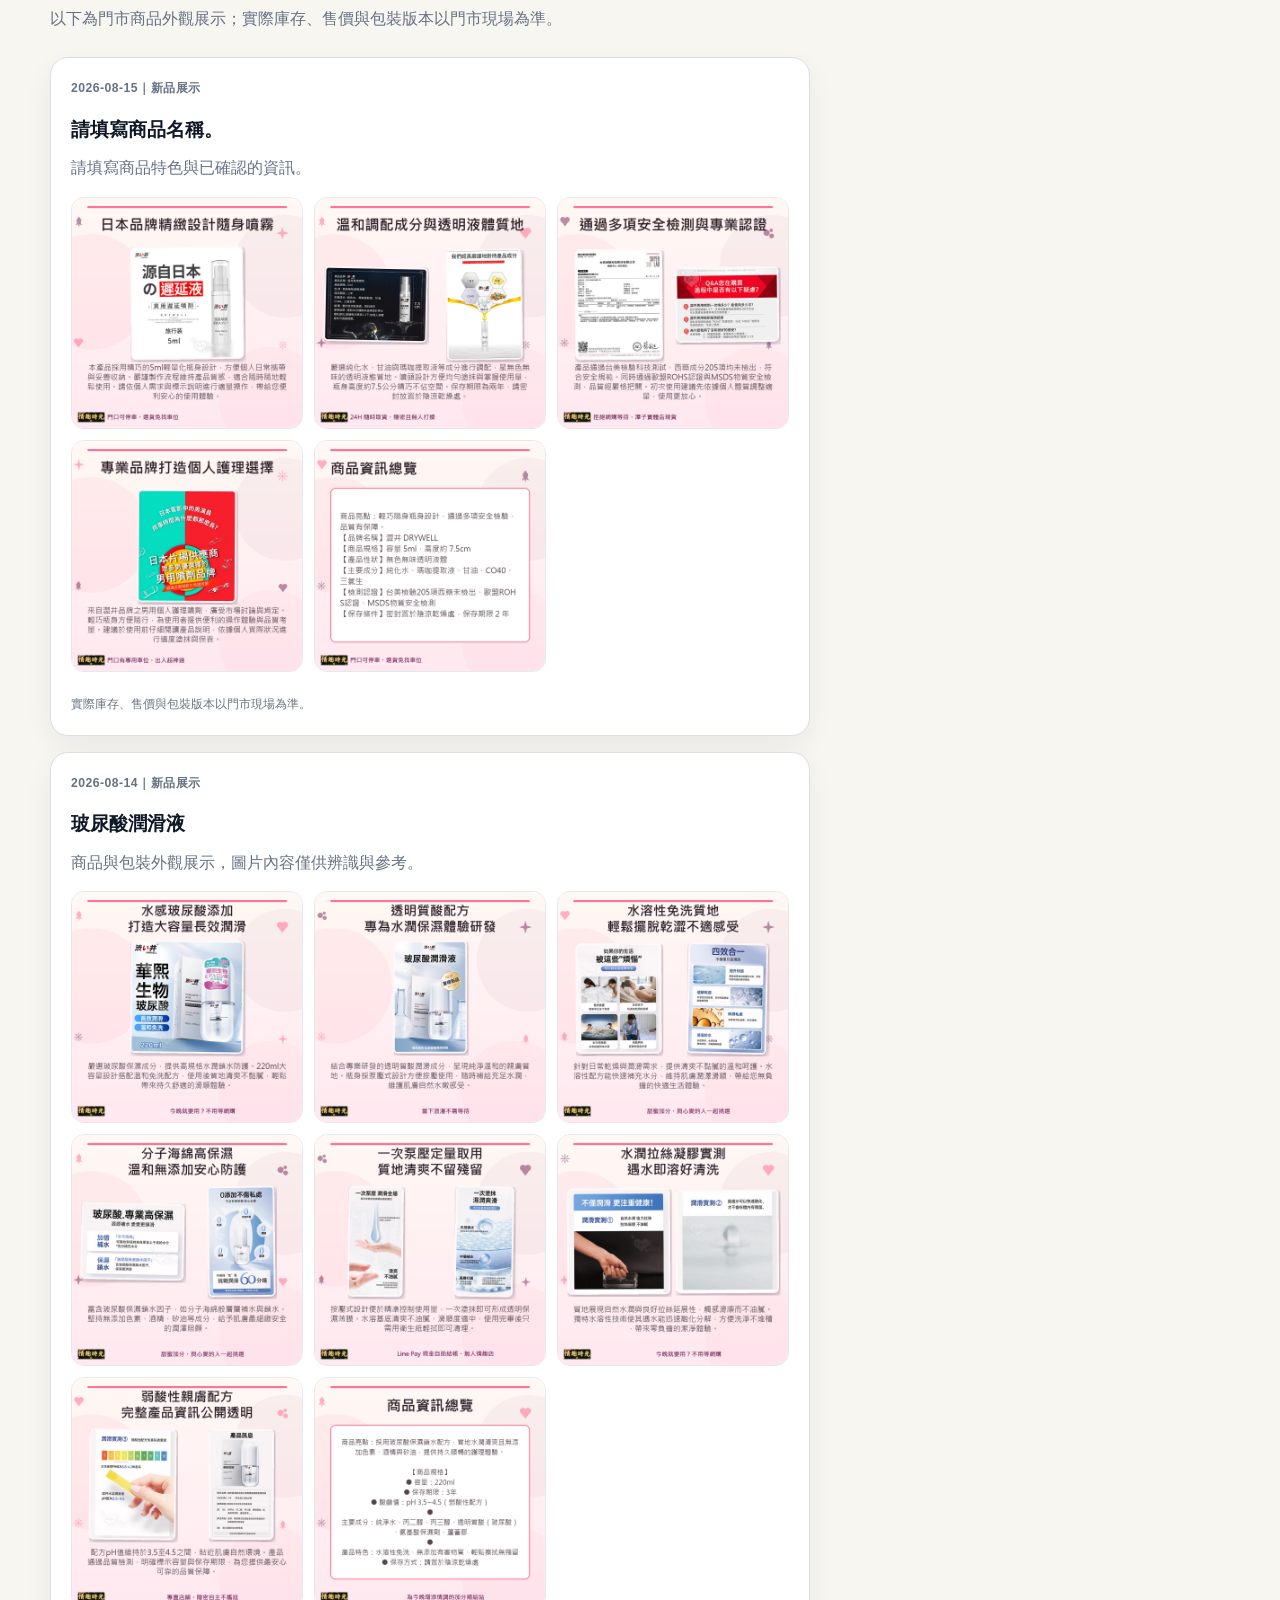
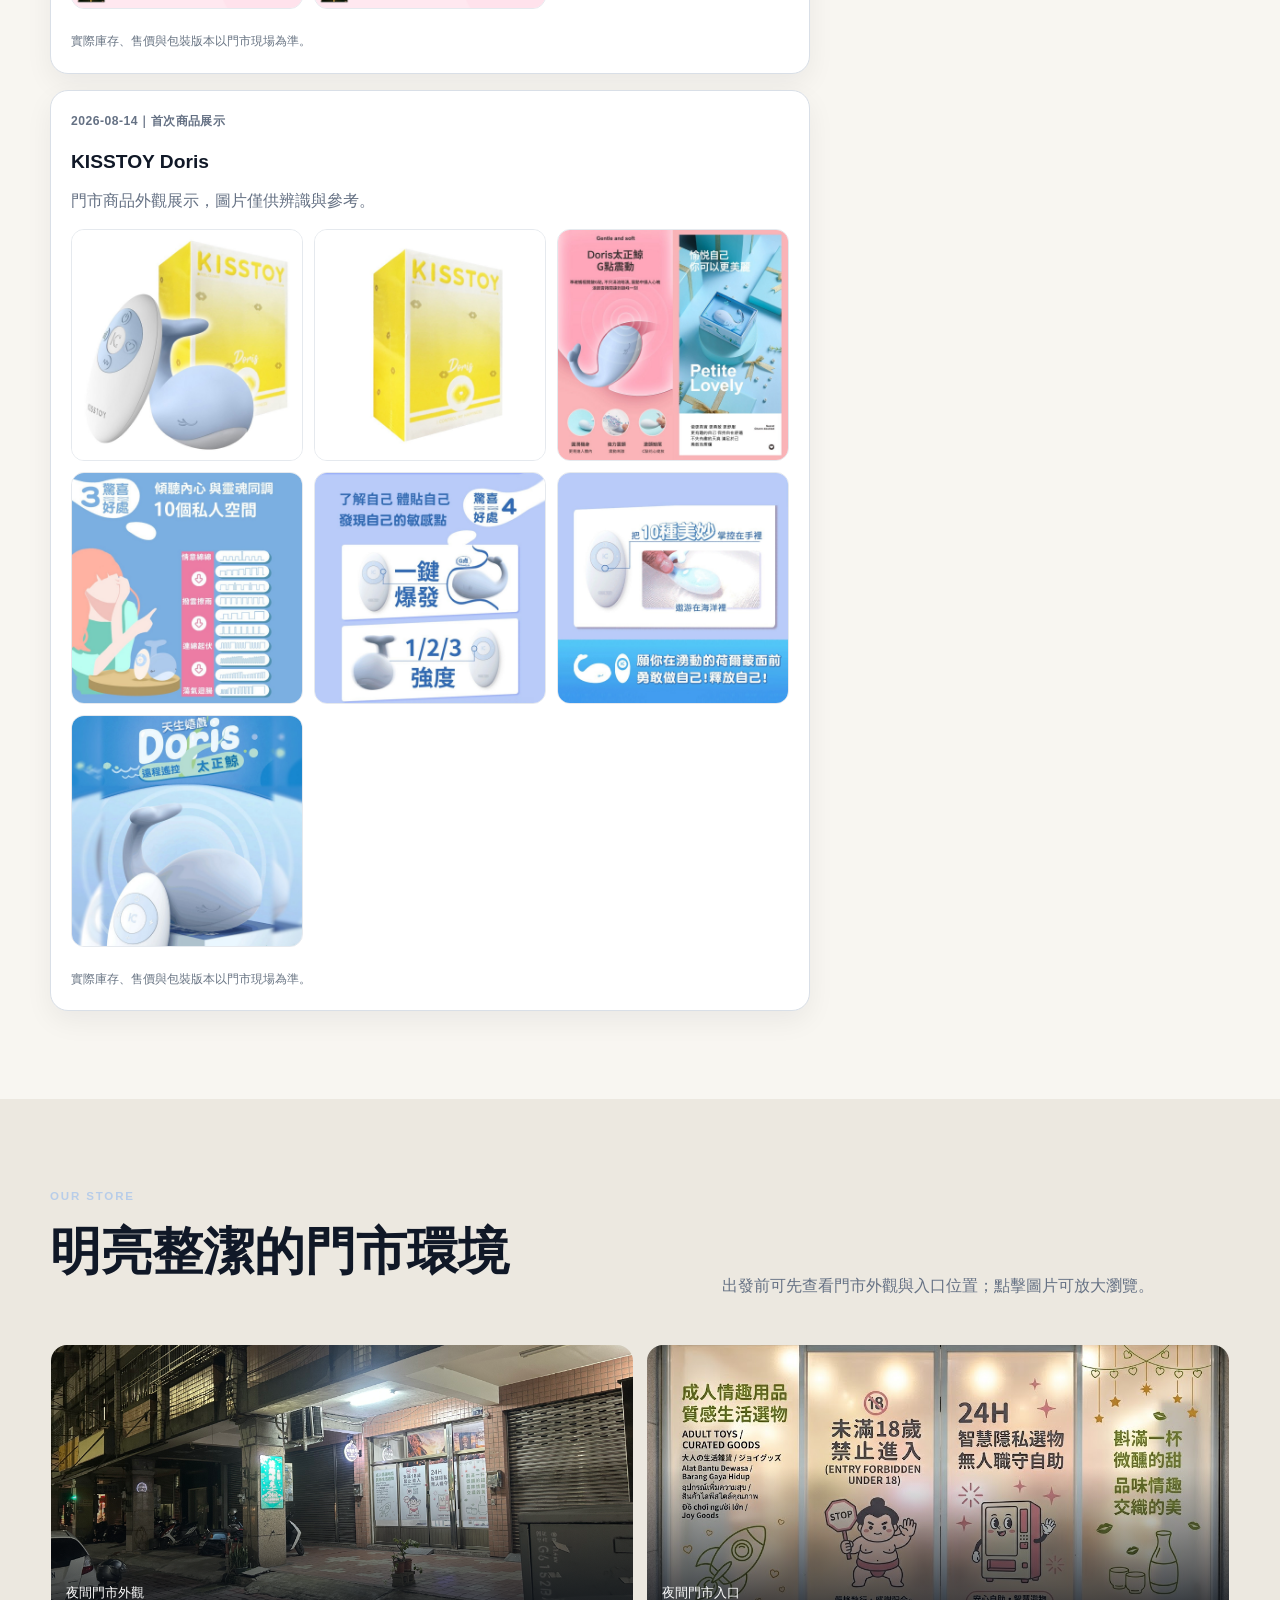
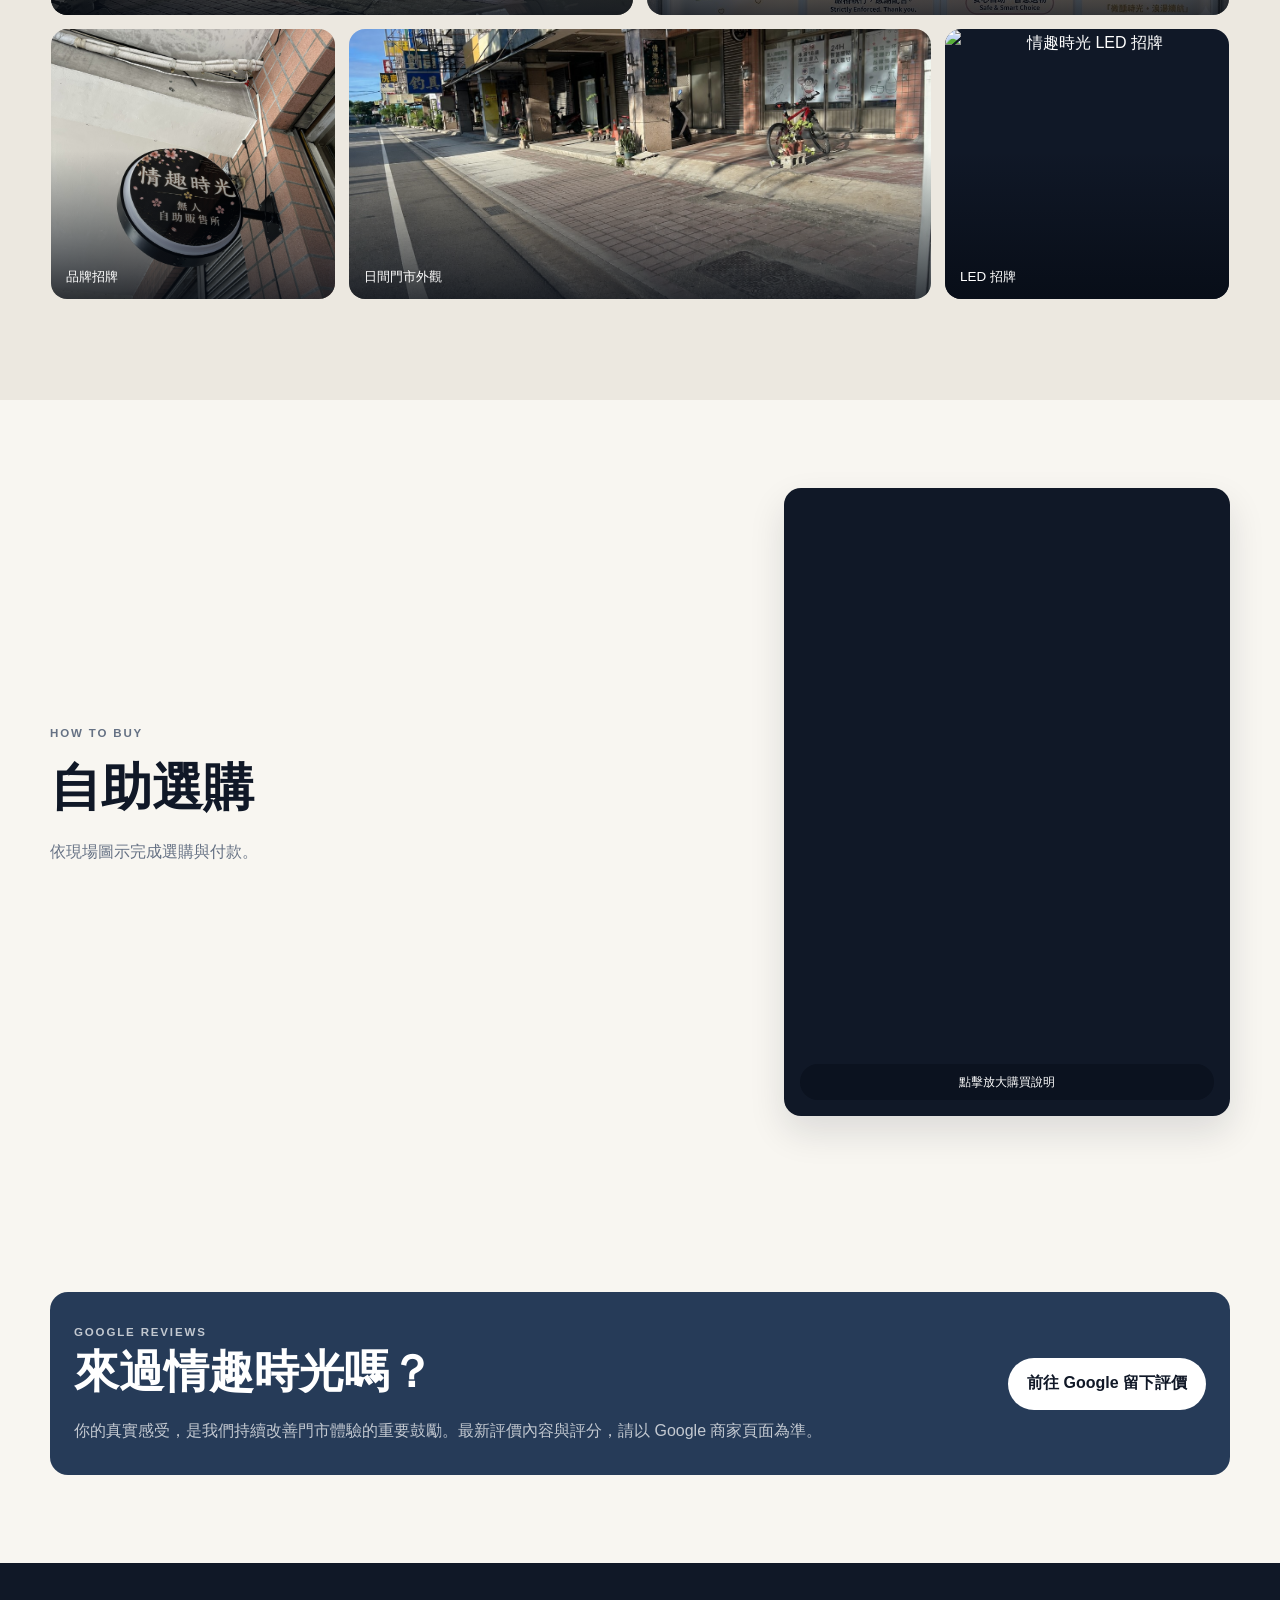
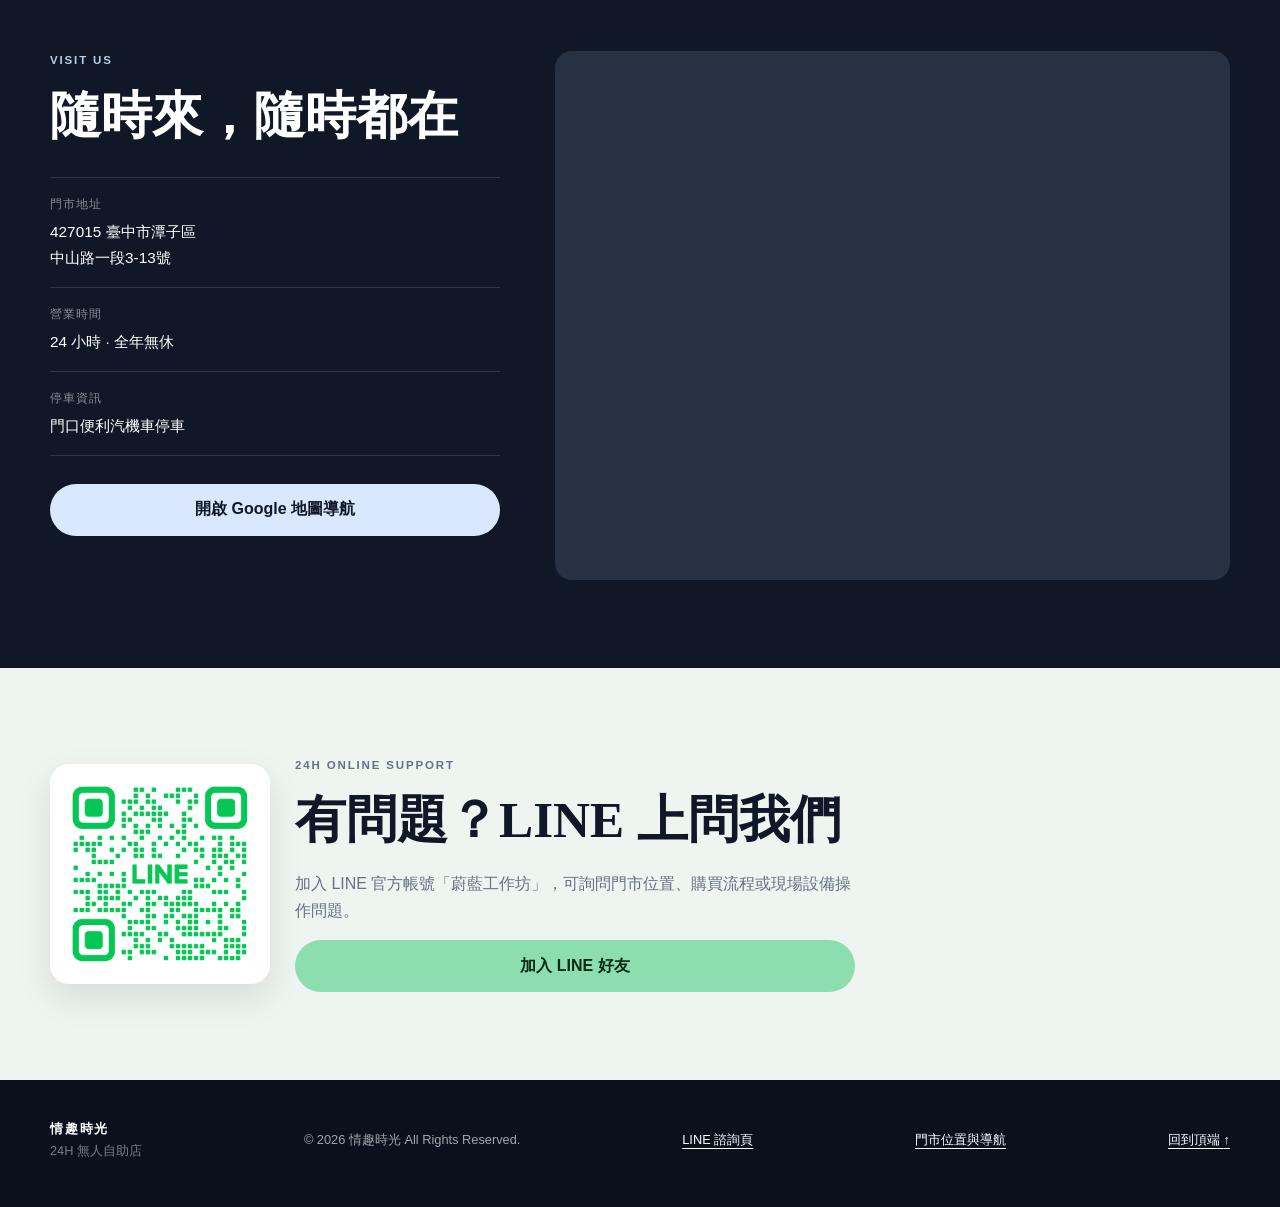
==== commit e04fdb2c: "更新網站 2026-08-15 23:27" ====
--- a/index.html
+++ b/index.html
@@ -15,6 +15,7 @@
     <meta property="og:image:alt" content="情趣時光臺中潭子門市夜間入口">
     <title>情趣時光 24H 無人自助店｜門市資訊與交通導航</title>
     <link rel="canonical" href="https://vibrantblue28.github.io/">
+    <link rel="icon" href="images/logo_1.png" type="image/png">
     <link rel="stylesheet" href="styles.css">
     <script type="application/ld+json">
     {
@@ -79,7 +80,7 @@
             <div class="hero-media" aria-hidden="true">
                 <picture>
                     <source media="(min-width: 701px)" srcset="images/store_front_2.jpg">
-                    <img src="images/logo_2.png" alt="" width="922" height="2048" fetchpriority="high">
+                    <img src="images/logo_2.png" alt="" width="704" height="1524" fetchpriority="high">
                 </picture>
             </div>
             <div class="hero-overlay"></div>
@@ -186,7 +187,7 @@
                         <span>日間門市外觀</span>
                     </button>
                     <button class="gallery-item" type="button" data-gallery-src="images/logo_2.png" data-gallery-caption="情趣時光 LED 招牌">
-                        <img src="images/logo_2.png" alt="情趣時光 LED 招牌" width="1408" height="3048" loading="lazy" decoding="async">
+                        <img src="images/logo_2.png" alt="情趣時光 LED 招牌" width="704" height="1524" loading="lazy" decoding="async">
                         <span>LED 招牌</span>
                     </button>
                 </div>
